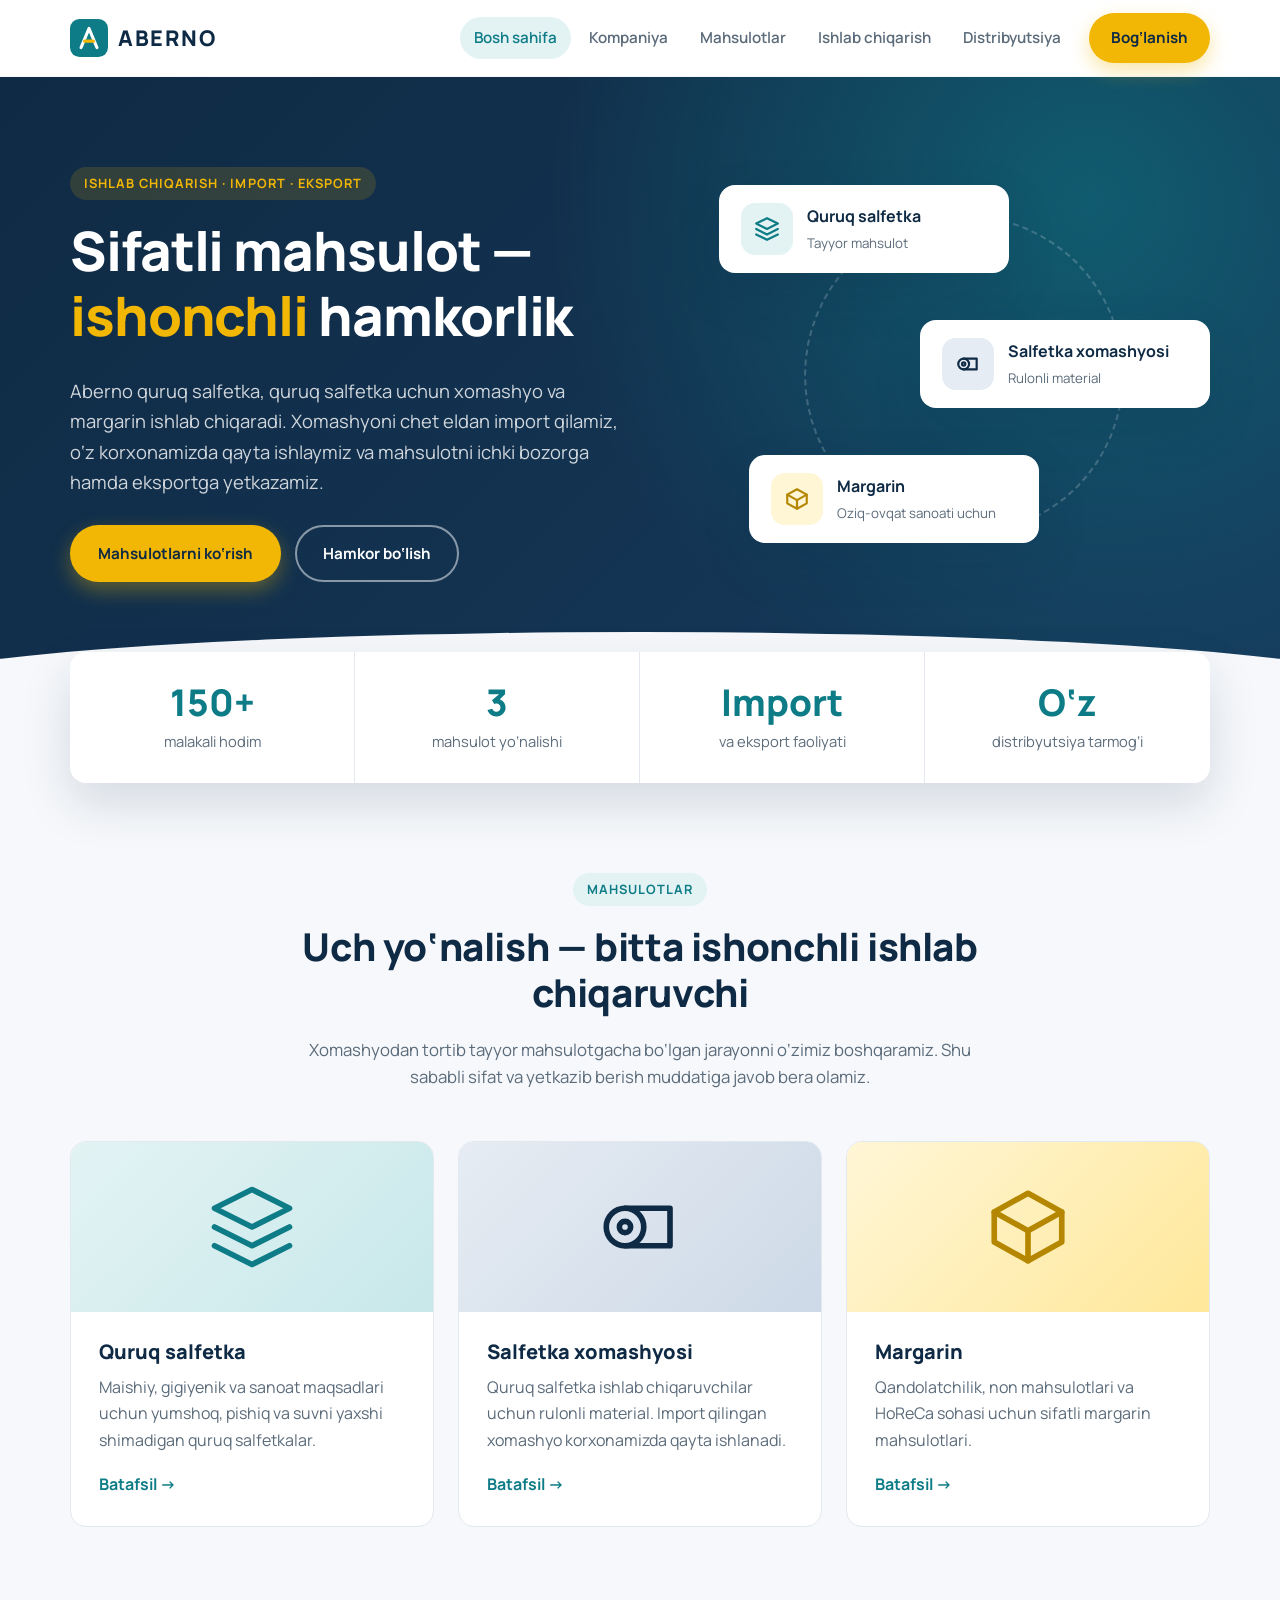
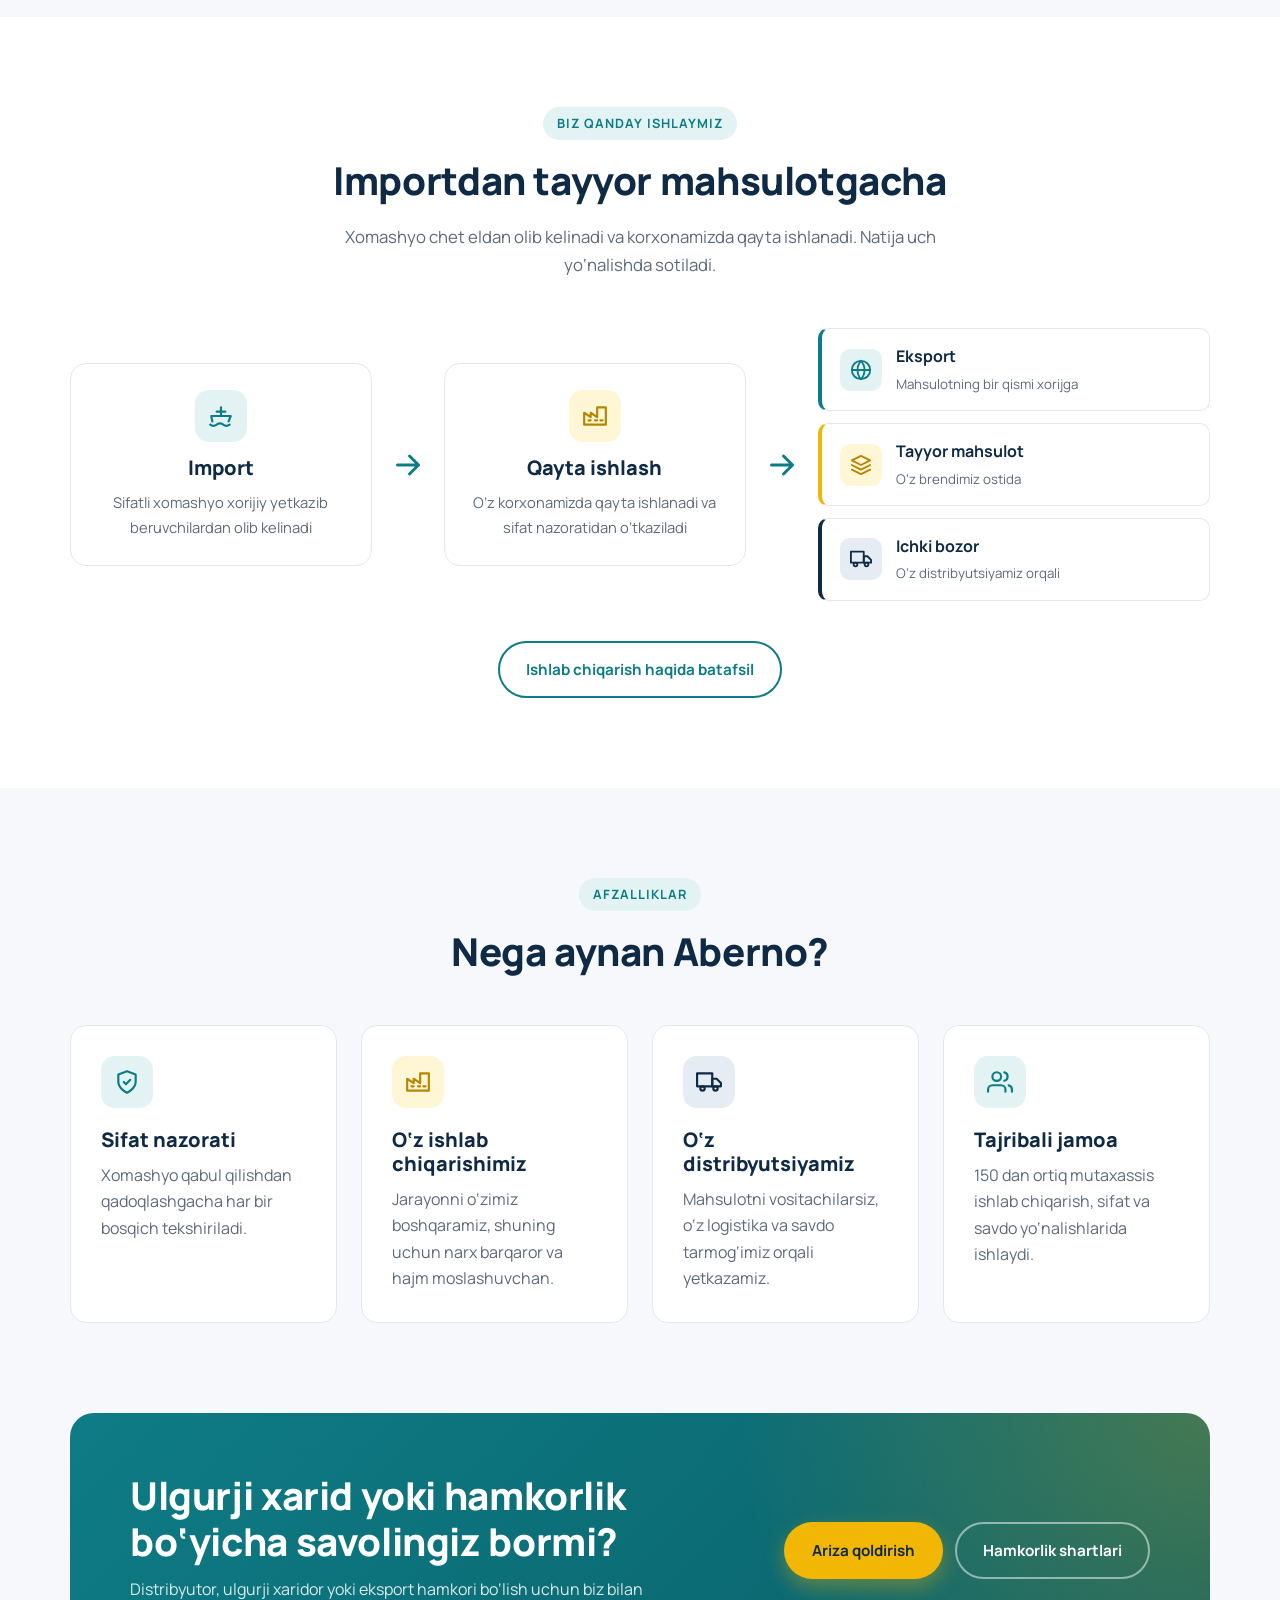
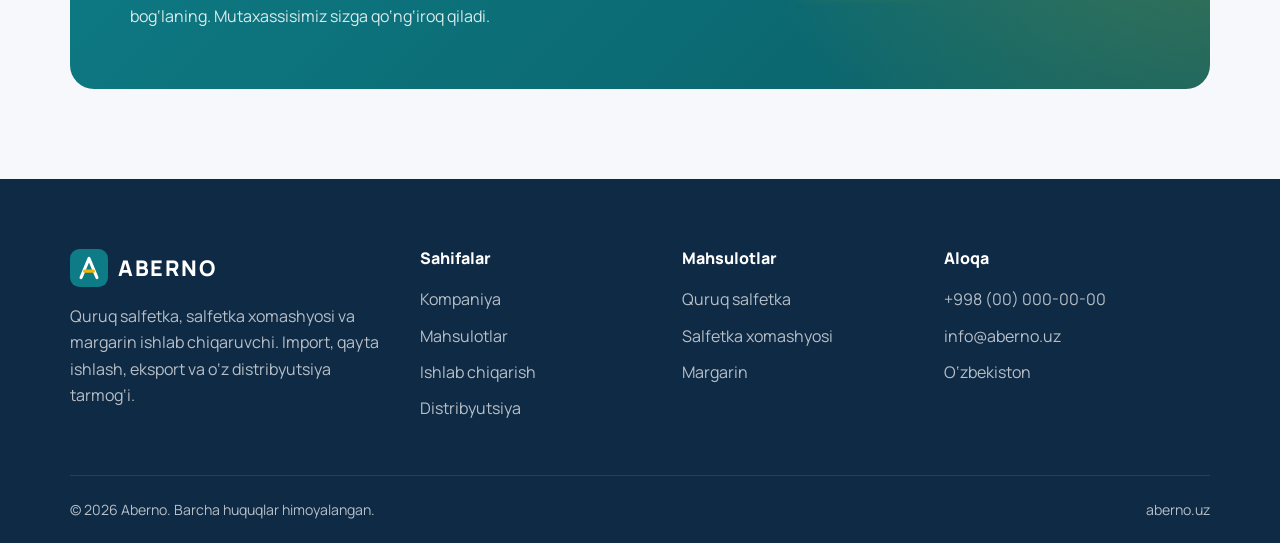
==== index.html @ 9ae6fd82 "Aberno kompaniyasi sayti: 6 ta sahifa, umumiy CSS va JS" ====
<!DOCTYPE html>
<html lang="uz">
<head>
  <meta charset="UTF-8">
  <meta name="viewport" content="width=device-width, initial-scale=1.0">
  <title>Aberno — Quruq salfetka, salfetka xomashyosi va margarin</title>
  <meta name="description" content="Aberno — quruq salfetka, quruq salfetka uchun xomashyo va margarin ishlab chiqaruvchi kompaniya. Import, qayta ishlash, eksport va o‘z distribyutsiya tarmog‘i.">
  <link rel="icon" href="assets/logo.svg" type="image/svg+xml">
  <link rel="preconnect" href="https://fonts.googleapis.com">
  <link rel="preconnect" href="https://fonts.gstatic.com" crossorigin>
  <link href="https://fonts.googleapis.com/css2?family=Manrope:wght@400;500;600;700;800&display=swap" rel="stylesheet">
  <link rel="stylesheet" href="css/style.css">
</head>
<body>

  <header class="header">
    <div class="container header__inner">
      <a href="index.html" class="logo"><img src="assets/logo.svg" alt="" width="38" height="38"><span>ABERNO</span></a>
      <nav class="nav" id="nav" aria-label="Asosiy menyu">
        <a href="index.html" class="nav__link" aria-current="page">Bosh sahifa</a>
        <a href="about.html" class="nav__link">Kompaniya</a>
        <a href="products.html" class="nav__link">Mahsulotlar</a>
        <a href="production.html" class="nav__link">Ishlab chiqarish</a>
        <a href="distribution.html" class="nav__link">Distribyutsiya</a>
        <a href="contact.html" class="btn btn--primary nav__cta">Bog‘lanish</a>
      </nav>
      <button class="burger" aria-label="Menyuni ochish" aria-expanded="false" aria-controls="nav"><span></span><span></span><span></span></button>
    </div>
  </header>

  <main>
    <!-- Hero -->
    <section class="hero">
      <div class="container hero__grid">
        <div>
          <span class="eyebrow">Ishlab chiqarish · Import · Eksport</span>
          <h1>Sifatli mahsulot — <span>ishonchli</span> hamkorlik</h1>
          <p class="hero__lead">Aberno quruq salfetka, quruq salfetka uchun xomashyo va margarin ishlab chiqaradi. Xomashyoni chet eldan import qilamiz, o‘z korxonamizda qayta ishlaymiz va mahsulotni ichki bozorga hamda eksportga yetkazamiz.</p>
          <div class="hero__actions">
            <a href="products.html" class="btn btn--primary">Mahsulotlarni ko‘rish</a>
            <a href="contact.html" class="btn btn--ghost">Hamkor bo‘lish</a>
          </div>
        </div>
        <div class="hero__visual" aria-hidden="true">
          <div class="hero__circle"></div>
          <div class="float-card">
            <div class="icon-box"><svg viewBox="0 0 24 24" fill="none" stroke="currentColor" stroke-width="2" stroke-linecap="round" stroke-linejoin="round"><path d="M12 2 2 7l10 5 10-5-10-5Z"/><path d="m2 17 10 5 10-5"/><path d="m2 12 10 5 10-5"/></svg></div>
            <div><strong>Quruq salfetka</strong><small>Tayyor mahsulot</small></div>
          </div>
          <div class="float-card">
            <div class="icon-box icon-box--navy"><svg viewBox="0 0 24 24" fill="none" stroke="currentColor" stroke-width="2" stroke-linecap="round" stroke-linejoin="round"><circle cx="8" cy="12" r="5"/><circle cx="8" cy="12" r="1.5"/><path d="M8 7h12v10H8"/></svg></div>
            <div><strong>Salfetka xomashyosi</strong><small>Rulonli material</small></div>
          </div>
          <div class="float-card">
            <div class="icon-box icon-box--accent"><svg viewBox="0 0 24 24" fill="none" stroke="currentColor" stroke-width="2" stroke-linecap="round" stroke-linejoin="round"><path d="M21 8 12 3 3 8v8l9 5 9-5V8Z"/><path d="m3 8 9 5 9-5"/><path d="M12 13v8"/></svg></div>
            <div><strong>Margarin</strong><small>Oziq-ovqat sanoati uchun</small></div>
          </div>
        </div>
      </div>
    </section>

    <!-- Statistika -->
    <div class="container">
      <div class="stats reveal">
        <div class="stat"><div class="stat__num" data-count="150" data-suffix="+">150+</div><div class="stat__label">malakali hodim</div></div>
        <div class="stat"><div class="stat__num" data-count="3">3</div><div class="stat__label">mahsulot yo‘nalishi</div></div>
        <div class="stat"><div class="stat__num">Import</div><div class="stat__label">va eksport faoliyati</div></div>
        <div class="stat"><div class="stat__num">O‘z</div><div class="stat__label">distribyutsiya tarmog‘i</div></div>
      </div>
    </div>

    <!-- Mahsulotlar -->
    <section class="section">
      <div class="container">
        <div class="section__head reveal">
          <span class="eyebrow eyebrow--dark">Mahsulotlar</span>
          <h2>Uch yo‘nalish — bitta ishonchli ishlab chiqaruvchi</h2>
          <p>Xomashyodan tortib tayyor mahsulotgacha bo‘lgan jarayonni o‘zimiz boshqaramiz. Shu sababli sifat va yetkazib berish muddatiga javob bera olamiz.</p>
        </div>
        <div class="grid grid--3">
          <article class="card product-card reveal">
            <div class="product-card__top bg-teal"><svg viewBox="0 0 24 24" fill="none" stroke="currentColor" stroke-width="1.5" stroke-linecap="round" stroke-linejoin="round" aria-hidden="true"><path d="M12 2 2 7l10 5 10-5-10-5Z"/><path d="m2 17 10 5 10-5"/><path d="m2 12 10 5 10-5"/></svg></div>
            <div class="product-card__body">
              <h3>Quruq salfetka</h3>
              <p>Maishiy, gigiyenik va sanoat maqsadlari uchun yumshoq, pishiq va suvni yaxshi shimadigan quruq salfetkalar.</p>
              <a href="products.html#salfetka" class="card__link">Batafsil →</a>
            </div>
          </article>
          <article class="card product-card reveal">
            <div class="product-card__top bg-navy"><svg viewBox="0 0 24 24" fill="none" stroke="currentColor" stroke-width="1.5" stroke-linecap="round" stroke-linejoin="round" aria-hidden="true"><circle cx="8" cy="12" r="5"/><circle cx="8" cy="12" r="1.5"/><path d="M8 7h12v10H8"/></svg></div>
            <div class="product-card__body">
              <h3>Salfetka xomashyosi</h3>
              <p>Quruq salfetka ishlab chiqaruvchilar uchun rulonli material. Import qilingan xomashyo korxonamizda qayta ishlanadi.</p>
              <a href="products.html#xomashyo" class="card__link">Batafsil →</a>
            </div>
          </article>
          <article class="card product-card reveal">
            <div class="product-card__top bg-accent"><svg viewBox="0 0 24 24" fill="none" stroke="currentColor" stroke-width="1.5" stroke-linecap="round" stroke-linejoin="round" aria-hidden="true"><path d="M21 8 12 3 3 8v8l9 5 9-5V8Z"/><path d="m3 8 9 5 9-5"/><path d="M12 13v8"/></svg></div>
            <div class="product-card__body">
              <h3>Margarin</h3>
              <p>Qandolatchilik, non mahsulotlari va HoReCa sohasi uchun sifatli margarin mahsulotlari.</p>
              <a href="products.html#margarin" class="card__link">Batafsil →</a>
            </div>
          </article>
        </div>
      </div>
    </section>

    <!-- Ishlab chiqarish zanjiri -->
    <section class="section section--white">
      <div class="container">
        <div class="section__head reveal">
          <span class="eyebrow eyebrow--dark">Biz qanday ishlaymiz</span>
          <h2>Importdan tayyor mahsulotgacha</h2>
          <p>Xomashyo chet eldan olib kelinadi va korxonamizda qayta ishlanadi. Natija uch yo‘nalishda sotiladi.</p>
        </div>
        <div class="flow reveal">
          <div class="flow__step">
            <div class="icon-box"><svg viewBox="0 0 24 24" fill="none" stroke="currentColor" stroke-width="2" stroke-linecap="round" stroke-linejoin="round"><path d="M2 20c2 1.5 4 1.5 6 0s4-1.5 6 0 4 1.5 6 0"/><path d="M4 17 3 12h18l-2 5"/><path d="M12 12V4"/><path d="M8 8h8"/></svg></div>
            <h3>Import</h3>
            <p>Sifatli xomashyo xorijiy yetkazib beruvchilardan olib kelinadi</p>
          </div>
          <div class="flow__arrow" aria-hidden="true"><svg viewBox="0 0 24 24" fill="none" stroke="currentColor" stroke-width="2" stroke-linecap="round" stroke-linejoin="round"><path d="M5 12h14M13 6l6 6-6 6"/></svg></div>
          <div class="flow__step">
            <div class="icon-box icon-box--accent"><svg viewBox="0 0 24 24" fill="none" stroke="currentColor" stroke-width="2" stroke-linecap="round" stroke-linejoin="round"><path d="M2 20V9l6 4V9l6 4V4h8v16Z"/><path d="M6 16h2M12 16h2M17 16h2"/></svg></div>
            <h3>Qayta ishlash</h3>
            <p>O‘z korxonamizda qayta ishlanadi va sifat nazoratidan o‘tkaziladi</p>
          </div>
          <div class="flow__arrow" aria-hidden="true"><svg viewBox="0 0 24 24" fill="none" stroke="currentColor" stroke-width="2" stroke-linecap="round" stroke-linejoin="round"><path d="M5 12h14M13 6l6 6-6 6"/></svg></div>
          <div class="flow__outputs">
            <div class="flow__out">
              <div class="icon-box"><svg viewBox="0 0 24 24" fill="none" stroke="currentColor" stroke-width="2" stroke-linecap="round" stroke-linejoin="round"><circle cx="12" cy="12" r="10"/><path d="M2 12h20"/><path d="M12 2a15 15 0 0 1 0 20 15 15 0 0 1 0-20"/></svg></div>
              <div><strong>Eksport</strong><small>Mahsulotning bir qismi xorijga</small></div>
            </div>
            <div class="flow__out">
              <div class="icon-box icon-box--accent"><svg viewBox="0 0 24 24" fill="none" stroke="currentColor" stroke-width="2" stroke-linecap="round" stroke-linejoin="round"><path d="M12 2 2 7l10 5 10-5-10-5Z"/><path d="m2 17 10 5 10-5"/><path d="m2 12 10 5 10-5"/></svg></div>
              <div><strong>Tayyor mahsulot</strong><small>O‘z brendimiz ostida</small></div>
            </div>
            <div class="flow__out">
              <div class="icon-box icon-box--navy"><svg viewBox="0 0 24 24" fill="none" stroke="currentColor" stroke-width="2" stroke-linecap="round" stroke-linejoin="round"><path d="M1 4h14v12H1z"/><path d="M15 9h4l4 4v3h-8z"/><circle cx="6" cy="18" r="2"/><circle cx="18" cy="18" r="2"/></svg></div>
              <div><strong>Ichki bozor</strong><small>O‘z distribyutsiyamiz orqali</small></div>
            </div>
          </div>
        </div>
        <div style="text-align:center;margin-top:40px">
          <a href="production.html" class="btn btn--outline">Ishlab chiqarish haqida batafsil</a>
        </div>
      </div>
    </section>

    <!-- Afzalliklar -->
    <section class="section">
      <div class="container">
        <div class="section__head reveal">
          <span class="eyebrow eyebrow--dark">Afzalliklar</span>
          <h2>Nega aynan Aberno?</h2>
        </div>
        <div class="grid grid--4">
          <div class="card reveal">
            <div class="icon-box"><svg viewBox="0 0 24 24" fill="none" stroke="currentColor" stroke-width="2" stroke-linecap="round" stroke-linejoin="round"><path d="M12 22s8-4 8-10V5l-8-3-8 3v7c0 6 8 10 8 10Z"/><path d="m9 12 2 2 4-4"/></svg></div>
            <h3>Sifat nazorati</h3>
            <p>Xomashyo qabul qilishdan qadoqlashgacha har bir bosqich tekshiriladi.</p>
          </div>
          <div class="card reveal">
            <div class="icon-box icon-box--accent"><svg viewBox="0 0 24 24" fill="none" stroke="currentColor" stroke-width="2" stroke-linecap="round" stroke-linejoin="round"><path d="M2 20V9l6 4V9l6 4V4h8v16Z"/><path d="M6 16h2M12 16h2M17 16h2"/></svg></div>
            <h3>O‘z ishlab chiqarishimiz</h3>
            <p>Jarayonni o‘zimiz boshqaramiz, shuning uchun narx barqaror va hajm moslashuvchan.</p>
          </div>
          <div class="card reveal">
            <div class="icon-box icon-box--navy"><svg viewBox="0 0 24 24" fill="none" stroke="currentColor" stroke-width="2" stroke-linecap="round" stroke-linejoin="round"><path d="M1 4h14v12H1z"/><path d="M15 9h4l4 4v3h-8z"/><circle cx="6" cy="18" r="2"/><circle cx="18" cy="18" r="2"/></svg></div>
            <h3>O‘z distribyutsiyamiz</h3>
            <p>Mahsulotni vositachilarsiz, o‘z logistika va savdo tarmog‘imiz orqali yetkazamiz.</p>
          </div>
          <div class="card reveal">
            <div class="icon-box"><svg viewBox="0 0 24 24" fill="none" stroke="currentColor" stroke-width="2" stroke-linecap="round" stroke-linejoin="round"><path d="M17 21v-2a4 4 0 0 0-4-4H5a4 4 0 0 0-4 4v2"/><circle cx="9" cy="7" r="4"/><path d="M23 21v-2a4 4 0 0 0-3-3.87"/><path d="M16 3.13a4 4 0 0 1 0 7.75"/></svg></div>
            <h3>Tajribali jamoa</h3>
            <p>150 dan ortiq mutaxassis ishlab chiqarish, sifat va savdo yo‘nalishlarida ishlaydi.</p>
          </div>
        </div>
      </div>
    </section>

    <!-- CTA -->
    <section class="container">
      <div class="cta reveal">
        <div>
          <h2>Ulgurji xarid yoki hamkorlik bo‘yicha savolingiz bormi?</h2>
          <p>Distribyutor, ulgurji xaridor yoki eksport hamkori bo‘lish uchun biz bilan bog‘laning. Mutaxassisimiz sizga qo‘ng‘iroq qiladi.</p>
        </div>
        <div class="cta__actions">
          <a href="contact.html" class="btn btn--primary">Ariza qoldirish</a>
          <a href="distribution.html" class="btn btn--ghost">Hamkorlik shartlari</a>
        </div>
      </div>
    </section>
  </main>

  <footer class="footer">
    <div class="container">
      <div class="footer__grid">
        <div>
          <a href="index.html" class="logo"><img src="assets/logo.svg" alt="" width="38" height="38"><span>ABERNO</span></a>
          <p>Quruq salfetka, salfetka xomashyosi va margarin ishlab chiqaruvchi. Import, qayta ishlash, eksport va o‘z distribyutsiya tarmog‘i.</p>
        </div>
        <div>
          <h4>Sahifalar</h4>
          <ul>
            <li><a href="about.html">Kompaniya</a></li>
            <li><a href="products.html">Mahsulotlar</a></li>
            <li><a href="production.html">Ishlab chiqarish</a></li>
            <li><a href="distribution.html">Distribyutsiya</a></li>
          </ul>
        </div>
        <div>
          <h4>Mahsulotlar</h4>
          <ul>
            <li><a href="products.html#salfetka">Quruq salfetka</a></li>
            <li><a href="products.html#xomashyo">Salfetka xomashyosi</a></li>
            <li><a href="products.html#margarin">Margarin</a></li>
          </ul>
        </div>
        <div>
          <h4>Aloqa</h4>
          <ul>
            <li><a href="tel:+998000000000">+998 (00) 000-00-00</a></li>
            <li><a href="mailto:info@aberno.uz">info@aberno.uz</a></li>
            <li>O‘zbekiston</li>
          </ul>
        </div>
      </div>
      <div class="footer__bottom">
        <span>© <span data-year>2026</span> Aberno. Barcha huquqlar himoyalangan.</span>
        <span>aberno.uz</span>
      </div>
    </div>
  </footer>

  <script src="js/main.js"></script>
</body>
</html>
---- css/style.css ----
/* =========================================================
   ABERNO — umumiy uslublar
   ========================================================= */

:root {
  --navy: #0f2a44;
  --navy-2: #163a5c;
  --teal: #0e7c86;
  --teal-light: #e3f3f4;
  --accent: #f2b705;
  --accent-light: #fff6d6;
  --bg: #f6f8fb;
  --surface: #ffffff;
  --text: #1b2733;
  --muted: #5b6b7a;
  --border: #e3e8ee;
  --radius: 16px;
  --radius-sm: 10px;
  --shadow: 0 10px 30px rgba(15, 42, 68, 0.08);
  --shadow-lg: 0 20px 50px rgba(15, 42, 68, 0.14);
  --container: 1180px;
  --header-h: 76px;
  --font: "Manrope", system-ui, -apple-system, "Segoe UI", Roboto, sans-serif;
}

*,
*::before,
*::after { box-sizing: border-box; }

html { scroll-behavior: smooth; scroll-padding-top: calc(var(--header-h) + 16px); }

body {
  margin: 0;
  font-family: var(--font);
  font-size: 16px;
  line-height: 1.65;
  color: var(--text);
  background: var(--bg);
  -webkit-font-smoothing: antialiased;
}

img, svg { max-width: 100%; display: block; }
a { color: inherit; text-decoration: none; }
h1, h2, h3, h4 { margin: 0 0 .5em; line-height: 1.2; color: var(--navy); font-weight: 800; }
h1 { font-size: clamp(2rem, 4.6vw, 3.4rem); letter-spacing: -.02em; }
h2 { font-size: clamp(1.6rem, 3vw, 2.4rem); letter-spacing: -.01em; }
h3 { font-size: 1.25rem; }
p { margin: 0 0 1em; }

.container { width: 100%; max-width: var(--container); margin: 0 auto; padding: 0 20px; }

/* ---------- Tugmalar ---------- */
.btn {
  display: inline-flex; align-items: center; justify-content: center; gap: 8px;
  padding: 14px 26px; border-radius: 999px; border: 2px solid transparent;
  font: inherit; font-weight: 700; font-size: .95rem; cursor: pointer;
  transition: transform .2s, background .2s, color .2s, box-shadow .2s, border-color .2s;
}
.btn:hover { transform: translateY(-2px); }
.btn--primary { background: var(--accent); color: var(--navy); box-shadow: 0 8px 20px rgba(242, 183, 5, .35); }
.btn--primary:hover { background: #ffc81f; }
.btn--teal { background: var(--teal); color: #fff; }
.btn--teal:hover { background: #0b6a73; }
.btn--ghost { border-color: rgba(255, 255, 255, .5); color: #fff; }
.btn--ghost:hover { background: rgba(255, 255, 255, .1); border-color: #fff; }
.btn--outline { border-color: var(--teal); color: var(--teal); }
.btn--outline:hover { background: var(--teal); color: #fff; }

/* ---------- Header ---------- */
.header {
  position: sticky; top: 0; z-index: 100;
  border-bottom: 1px solid transparent; transition: box-shadow .3s, border-color .3s;
}
/* Blur alohida qatlamda: header'ning o'zida backdrop-filter bo'lsa, mobil menyu (position: fixed) header ichiga qamalib qoladi */
.header::before {
  content: ""; position: absolute; inset: 0; z-index: -1;
  background: rgba(255, 255, 255, .92); backdrop-filter: blur(10px);
}
.header.is-scrolled { box-shadow: 0 4px 20px rgba(15, 42, 68, .08); border-color: var(--border); }
.header__inner { display: flex; align-items: center; justify-content: space-between; height: var(--header-h); }

.logo { display: flex; align-items: center; gap: 10px; font-weight: 800; font-size: 1.35rem; letter-spacing: .08em; color: var(--navy); }
.logo img { width: 38px; height: 38px; }

.nav { display: flex; align-items: center; gap: 4px; }
.nav__link { padding: 8px 14px; border-radius: 999px; font-weight: 600; font-size: .95rem; color: var(--muted); transition: color .2s, background .2s; }
.nav__link:hover { color: var(--navy); background: var(--bg); }
.nav__link[aria-current="page"] { color: var(--teal); background: var(--teal-light); }
.nav__cta { margin-left: 10px; padding: 10px 20px; }

.burger { display: none; width: 44px; height: 44px; border: 0; background: transparent; cursor: pointer; padding: 10px; }
.burger span { display: block; height: 2px; background: var(--navy); margin: 5px 0; border-radius: 2px; transition: transform .3s, opacity .3s; }
.burger[aria-expanded="true"] span:nth-child(1) { transform: translateY(7px) rotate(45deg); }
.burger[aria-expanded="true"] span:nth-child(2) { opacity: 0; }
.burger[aria-expanded="true"] span:nth-child(3) { transform: translateY(-7px) rotate(-45deg); }

/* ---------- Hero (bosh sahifa) ---------- */
.hero {
  position: relative; overflow: hidden; color: #fff;
  background: radial-gradient(circle at 85% 20%, rgba(14, 124, 134, .55), transparent 45%),
              linear-gradient(135deg, var(--navy) 0%, var(--navy-2) 100%);
  padding: 90px 0 110px;
}
.hero::after {
  content: ""; position: absolute; inset: auto -10% -60px -10%; height: 120px;
  background: var(--bg); border-radius: 50% 50% 0 0;
}
.hero__grid { display: grid; grid-template-columns: 1.1fr .9fr; gap: 48px; align-items: center; position: relative; z-index: 1; }
.hero h1 { color: #fff; }
.hero h1 span { color: var(--accent); }
.hero__lead { font-size: 1.15rem; color: rgba(255, 255, 255, .8); max-width: 560px; }
.hero__actions { display: flex; flex-wrap: wrap; gap: 14px; margin-top: 28px; }
.eyebrow {
  display: inline-block; padding: 6px 14px; border-radius: 999px; margin-bottom: 18px;
  font-size: .8rem; font-weight: 700; letter-spacing: .08em; text-transform: uppercase;
  background: rgba(242, 183, 5, .15); color: var(--accent);
}
.eyebrow--dark { background: var(--teal-light); color: var(--teal); }

.hero__visual { position: relative; min-height: 400px; }
.float-card {
  position: absolute; display: flex; align-items: center; gap: 14px;
  background: #fff; color: var(--text); border-radius: var(--radius); padding: 18px 22px;
  box-shadow: var(--shadow-lg); width: 290px; animation: float 6s ease-in-out infinite;
}
.float-card strong { display: block; color: var(--navy); }
.float-card small { color: var(--muted); }
.float-card:nth-of-type(2) { top: 10px; left: 0; }
.float-card:nth-of-type(3) { top: 145px; right: 0; animation-delay: -2s; }
.float-card:nth-of-type(4) { top: 280px; left: 30px; animation-delay: -4s; }
.hero__circle {
  position: absolute; width: 320px; height: 320px; border-radius: 50%;
  top: 40px; left: 50%; transform: translateX(-50%);
  border: 2px dashed rgba(255, 255, 255, .2);
}
@keyframes float { 0%, 100% { transform: translateY(0); } 50% { transform: translateY(-10px); } }

.icon-box {
  flex: none; display: grid; place-items: center; width: 52px; height: 52px;
  border-radius: 14px; background: var(--teal-light); color: var(--teal);
}
.icon-box--accent { background: var(--accent-light); color: #b58700; }
.icon-box--navy { background: #e6ecf3; color: var(--navy); }
.icon-box svg { width: 26px; height: 26px; }

/* ---------- Ichki sahifa sarlavhasi ---------- */
.page-hero {
  color: #fff; padding: 70px 0 60px;
  background: radial-gradient(circle at 90% 10%, rgba(14, 124, 134, .6), transparent 50%),
              linear-gradient(135deg, var(--navy), var(--navy-2));
}
.page-hero h1 { color: #fff; font-size: clamp(1.9rem, 4vw, 3rem); }
.page-hero p { color: rgba(255, 255, 255, .8); max-width: 640px; font-size: 1.1rem; margin: 0; }
.breadcrumb { display: flex; gap: 8px; font-size: .9rem; color: rgba(255, 255, 255, .6); margin-bottom: 14px; }
.breadcrumb a:hover { color: var(--accent); }

/* ---------- Bo'limlar ---------- */
.section { padding: 90px 0; }
.section--white { background: var(--surface); }
.section__head { max-width: 680px; margin: 0 auto 50px; text-align: center; }
.section__head p { color: var(--muted); font-size: 1.05rem; }
.section__head--left { margin-left: 0; text-align: left; }

.grid { display: grid; gap: 24px; }
.grid--2 { grid-template-columns: repeat(2, 1fr); }
.grid--3 { grid-template-columns: repeat(3, 1fr); }
.grid--4 { grid-template-columns: repeat(4, 1fr); }

.card {
  background: var(--surface); border: 1px solid var(--border); border-radius: var(--radius);
  padding: 30px; transition: transform .25s, box-shadow .25s, border-color .25s;
}
.card:hover { transform: translateY(-6px); box-shadow: var(--shadow); border-color: transparent; }
.card .icon-box { margin-bottom: 20px; }
.card p { color: var(--muted); margin: 0; }
.card__link { display: inline-flex; align-items: center; gap: 6px; margin-top: 18px; font-weight: 700; color: var(--teal); }
.card__link:hover { gap: 10px; }
.card__link, .card__link:hover { transition: gap .2s; }

/* Mahsulot kartasi */
.product-card { padding: 0; overflow: hidden; display: flex; flex-direction: column; }
.product-card__top { height: 170px; display: grid; place-items: center; }
.product-card__top svg { width: 90px; height: 90px; }
.product-card__body { padding: 28px; flex: 1; display: flex; flex-direction: column; }
.product-card__body .card__link { margin-top: auto; padding-top: 18px; }
.bg-teal { background: linear-gradient(135deg, #e3f3f4, #c8e8ea); color: var(--teal); }
.bg-accent { background: linear-gradient(135deg, #fff6d6, #ffe89a); color: #b58700; }
.bg-navy { background: linear-gradient(135deg, #e6ecf3, #cdd9e7); color: var(--navy); }

/* ---------- Statistika ---------- */
.stats {
  position: relative; z-index: 2; margin-top: -40px;
  display: grid; grid-template-columns: repeat(4, 1fr);
  background: var(--surface); border-radius: var(--radius); box-shadow: var(--shadow-lg);
}
.stat { padding: 30px 24px; text-align: center; border-right: 1px solid var(--border); }
.stat:last-child { border-right: 0; }
.stat__num { font-size: 2.3rem; font-weight: 800; color: var(--teal); line-height: 1.1; }
.stat__label { color: var(--muted); font-size: .92rem; margin-top: 6px; }

/* ---------- Ishlab chiqarish zanjiri ---------- */
.flow { display: grid; grid-template-columns: 1fr auto 1fr auto 1.3fr; align-items: center; gap: 18px; }
.flow__step {
  background: var(--surface); border: 1px solid var(--border); border-radius: var(--radius);
  padding: 26px; text-align: center;
}
.flow__step .icon-box { margin: 0 auto 14px; }
.flow__step p { color: var(--muted); font-size: .92rem; margin: 0; }
.flow__arrow { color: var(--teal); }
.flow__arrow svg { width: 36px; height: 36px; }
.flow__outputs { display: grid; gap: 12px; }
.flow__out {
  display: flex; align-items: center; gap: 14px; background: var(--surface);
  border: 1px solid var(--border); border-left: 4px solid var(--teal);
  border-radius: var(--radius-sm); padding: 14px 18px;
}
.flow__out:nth-child(2) { border-left-color: var(--accent); }
.flow__out:nth-child(3) { border-left-color: var(--navy); }
.flow__out strong { display: block; color: var(--navy); }
.flow__out small { color: var(--muted); }
.flow__out .icon-box { width: 42px; height: 42px; border-radius: 10px; }
.flow__out .icon-box svg { width: 22px; height: 22px; }

/* ---------- Ikki ustunli blok ---------- */
.split { display: grid; grid-template-columns: 1fr 1fr; gap: 60px; align-items: center; }
.split--reverse .split__media { order: 2; }
.split__media {
  border-radius: var(--radius); min-height: 360px; display: grid; place-items: center;
  position: relative; overflow: hidden;
}
.split__media svg.big-icon { width: 140px; height: 140px; }
.split__media .tag {
  position: absolute; bottom: 20px; left: 20px; background: #fff; border-radius: 999px;
  padding: 8px 16px; font-weight: 700; font-size: .85rem; color: var(--navy); box-shadow: var(--shadow);
}

.check-list { list-style: none; padding: 0; margin: 20px 0 0; display: grid; gap: 12px; }
.check-list li { display: flex; gap: 12px; align-items: flex-start; }
.check-list li::before {
  content: ""; flex: none; width: 22px; height: 22px; margin-top: 2px; border-radius: 50%;
  background: var(--teal-light) url("data:image/svg+xml,%3Csvg xmlns='http://www.w3.org/2000/svg' viewBox='0 0 24 24' fill='none' stroke='%230e7c86' stroke-width='3' stroke-linecap='round' stroke-linejoin='round'%3E%3Cpath d='M20 6 9 17l-5-5'/%3E%3C/svg%3E") center / 13px no-repeat;
}

.chips { display: flex; flex-wrap: wrap; gap: 8px; margin-top: 20px; }
.chip { padding: 6px 14px; border-radius: 999px; background: var(--bg); border: 1px solid var(--border); font-size: .85rem; font-weight: 600; color: var(--navy); }

/* ---------- Qadamlar ---------- */
.steps { counter-reset: step; display: grid; gap: 20px; grid-template-columns: repeat(4, 1fr); }
.step { position: relative; padding: 30px 26px; background: var(--surface); border-radius: var(--radius); border: 1px solid var(--border); }
.step::before {
  counter-increment: step; content: "0" counter(step);
  display: block; font-size: 2.2rem; font-weight: 800; color: var(--teal); opacity: .25; margin-bottom: 10px;
}
.step p { color: var(--muted); margin: 0; font-size: .95rem; }

/* ---------- Timeline (ishlab chiqarish) ---------- */
.timeline { position: relative; max-width: 820px; margin: 0 auto; }
.timeline::before { content: ""; position: absolute; left: 25px; top: 0; bottom: 0; width: 2px; background: var(--border); }
.tl-item { position: relative; padding-left: 80px; margin-bottom: 40px; }
.tl-item:last-child { margin-bottom: 0; }
.tl-item .icon-box { position: absolute; left: 0; top: 0; background: var(--teal); color: #fff; box-shadow: 0 0 0 6px var(--bg); }
.tl-item p { color: var(--muted); margin: 0; }

/* ---------- CTA ---------- */
.cta {
  border-radius: 24px; padding: 60px; color: #fff; display: flex; align-items: center; justify-content: space-between; gap: 30px;
  background: radial-gradient(circle at 100% 0%, rgba(242, 183, 5, .25), transparent 40%),
              linear-gradient(135deg, var(--teal), #0a5f67);
}
.cta h2 { color: #fff; margin-bottom: .3em; }
.cta p { color: rgba(255, 255, 255, .85); margin: 0; max-width: 560px; }
.cta__actions { display: flex; gap: 12px; flex-wrap: wrap; flex: none; }

/* ---------- Kontakt ---------- */
.contact-grid { display: grid; grid-template-columns: .9fr 1.1fr; gap: 40px; align-items: start; }
.contact-info { display: grid; gap: 16px; }
.contact-item { display: flex; gap: 16px; align-items: flex-start; padding: 22px; background: var(--surface); border: 1px solid var(--border); border-radius: var(--radius); }
.contact-item strong { display: block; color: var(--navy); }
.contact-item span, .contact-item a { color: var(--muted); }
.contact-item a:hover { color: var(--teal); }

.form { background: var(--surface); border-radius: var(--radius); padding: 36px; box-shadow: var(--shadow); }
.form__row { display: grid; grid-template-columns: 1fr 1fr; gap: 16px; }
.field { display: flex; flex-direction: column; gap: 6px; margin-bottom: 16px; }
.field label { font-weight: 700; font-size: .9rem; color: var(--navy); }
.field input, .field select, .field textarea {
  font: inherit; padding: 13px 16px; border-radius: var(--radius-sm); border: 1.5px solid var(--border);
  background: var(--bg); color: var(--text); transition: border-color .2s, background .2s;
}
.field input:focus, .field select:focus, .field textarea:focus { outline: none; border-color: var(--teal); background: #fff; }
.field textarea { resize: vertical; min-height: 130px; }
.field.is-invalid input, .field.is-invalid select, .field.is-invalid textarea { border-color: #d64545; }
.field__error { color: #d64545; font-size: .82rem; min-height: 1em; }
.form__note { margin-top: 16px; padding: 14px 18px; border-radius: var(--radius-sm); background: var(--teal-light); color: var(--teal); font-weight: 600; display: none; }
.form__note.is-visible { display: block; }

.map-box {
  margin-top: 16px; border-radius: var(--radius); min-height: 220px; display: grid; place-items: center; text-align: center;
  background: repeating-linear-gradient(45deg, #eef2f6, #eef2f6 12px, #e6ecf1 12px, #e6ecf1 24px);
  color: var(--muted); border: 1px solid var(--border); padding: 20px;
}

/* ---------- Footer ---------- */
.footer { background: var(--navy); color: rgba(255, 255, 255, .7); padding: 70px 0 0; margin-top: 90px; }
.footer__grid { display: grid; grid-template-columns: 1.4fr 1fr 1fr 1.2fr; gap: 40px; }
.footer .logo { color: #fff; margin-bottom: 16px; }
.footer h4 { color: #fff; font-size: 1rem; margin-bottom: 18px; }
.footer ul { list-style: none; padding: 0; margin: 0; display: grid; gap: 10px; }
.footer a:hover { color: var(--accent); }
.footer__bottom { margin-top: 50px; padding: 22px 0; border-top: 1px solid rgba(255, 255, 255, .1); display: flex; justify-content: space-between; gap: 16px; flex-wrap: wrap; font-size: .88rem; }

/* ---------- Animatsiya ---------- */
.reveal { opacity: 0; transform: translateY(30px); transition: opacity .7s ease, transform .7s ease; }
.reveal.is-visible { opacity: 1; transform: none; }

@media (prefers-reduced-motion: reduce) {
  html { scroll-behavior: auto; }
  .reveal { opacity: 1; transform: none; transition: none; }
  .float-card { animation: none; }
}

/* ---------- Moslashuvchanlik ---------- */
@media (max-width: 1024px) {
  .grid--4, .steps { grid-template-columns: repeat(2, 1fr); }
  .flow { grid-template-columns: 1fr; }
  .flow__arrow { transform: rotate(90deg); justify-self: center; }
  .footer__grid { grid-template-columns: 1fr 1fr; }
}

@media (max-width: 900px) {
  .burger { display: block; }
  .nav {
    position: fixed; top: var(--header-h); left: 0; right: 0; bottom: 0;
    flex-direction: column; align-items: stretch; gap: 4px; padding: 20px;
    background: #fff; overflow-y: auto;
    opacity: 0; visibility: hidden; transform: translateY(-12px);
    transition: opacity .25s ease, transform .25s ease, visibility .25s;
  }
  .nav.is-open { opacity: 1; visibility: visible; transform: none; }
  .nav__link { padding: 14px 16px; font-size: 1.05rem; border-radius: var(--radius-sm); }
  .nav__cta { margin: 10px 0 0; }
  body.nav-open { overflow: hidden; }

  .hero { padding: 60px 0 100px; }
  .hero__grid, .split, .contact-grid { grid-template-columns: 1fr; gap: 40px; }
  .split--reverse .split__media { order: 0; }
  .hero__visual { min-height: auto; display: grid; gap: 14px; }
  .hero__circle { display: none; }
  .float-card { position: static; width: 100%; animation: none; }
  .grid--3 { grid-template-columns: 1fr 1fr; }
  .stats { grid-template-columns: 1fr 1fr; }
  .stat:nth-child(2) { border-right: 0; }
  .stat:nth-child(-n+2) { border-bottom: 1px solid var(--border); }
  .cta { flex-direction: column; align-items: flex-start; padding: 40px 28px; }
  .section { padding: 64px 0; }
}

@media (max-width: 600px) {
  .container { padding: 0 16px; }
  .grid--2, .grid--3, .grid--4, .steps, .form__row, .footer__grid { grid-template-columns: 1fr; }
  .stat__num { font-size: 1.8rem; }
  .stat { padding: 22px 12px; }
  .form { padding: 24px; }
  .split__media { min-height: 240px; }
  .hero__actions .btn, .cta__actions .btn { flex: 1 1 100%; }
}
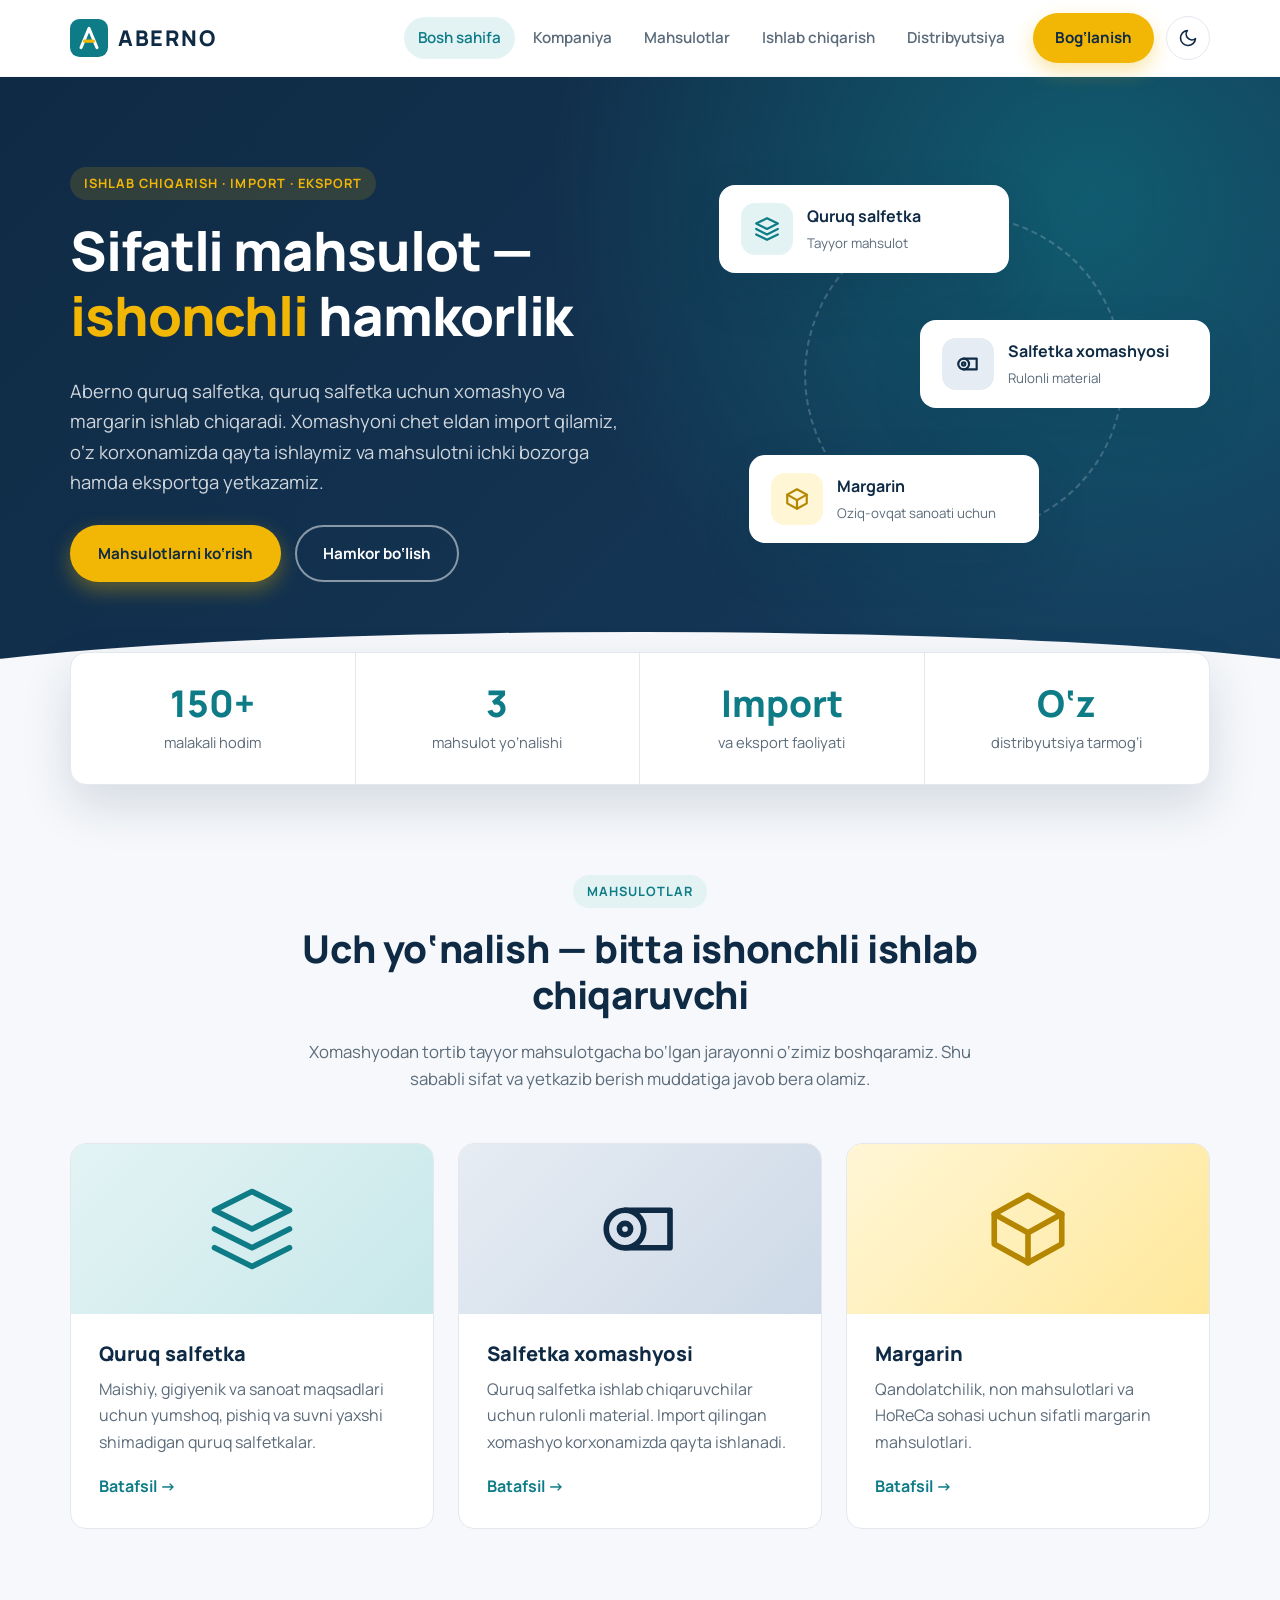
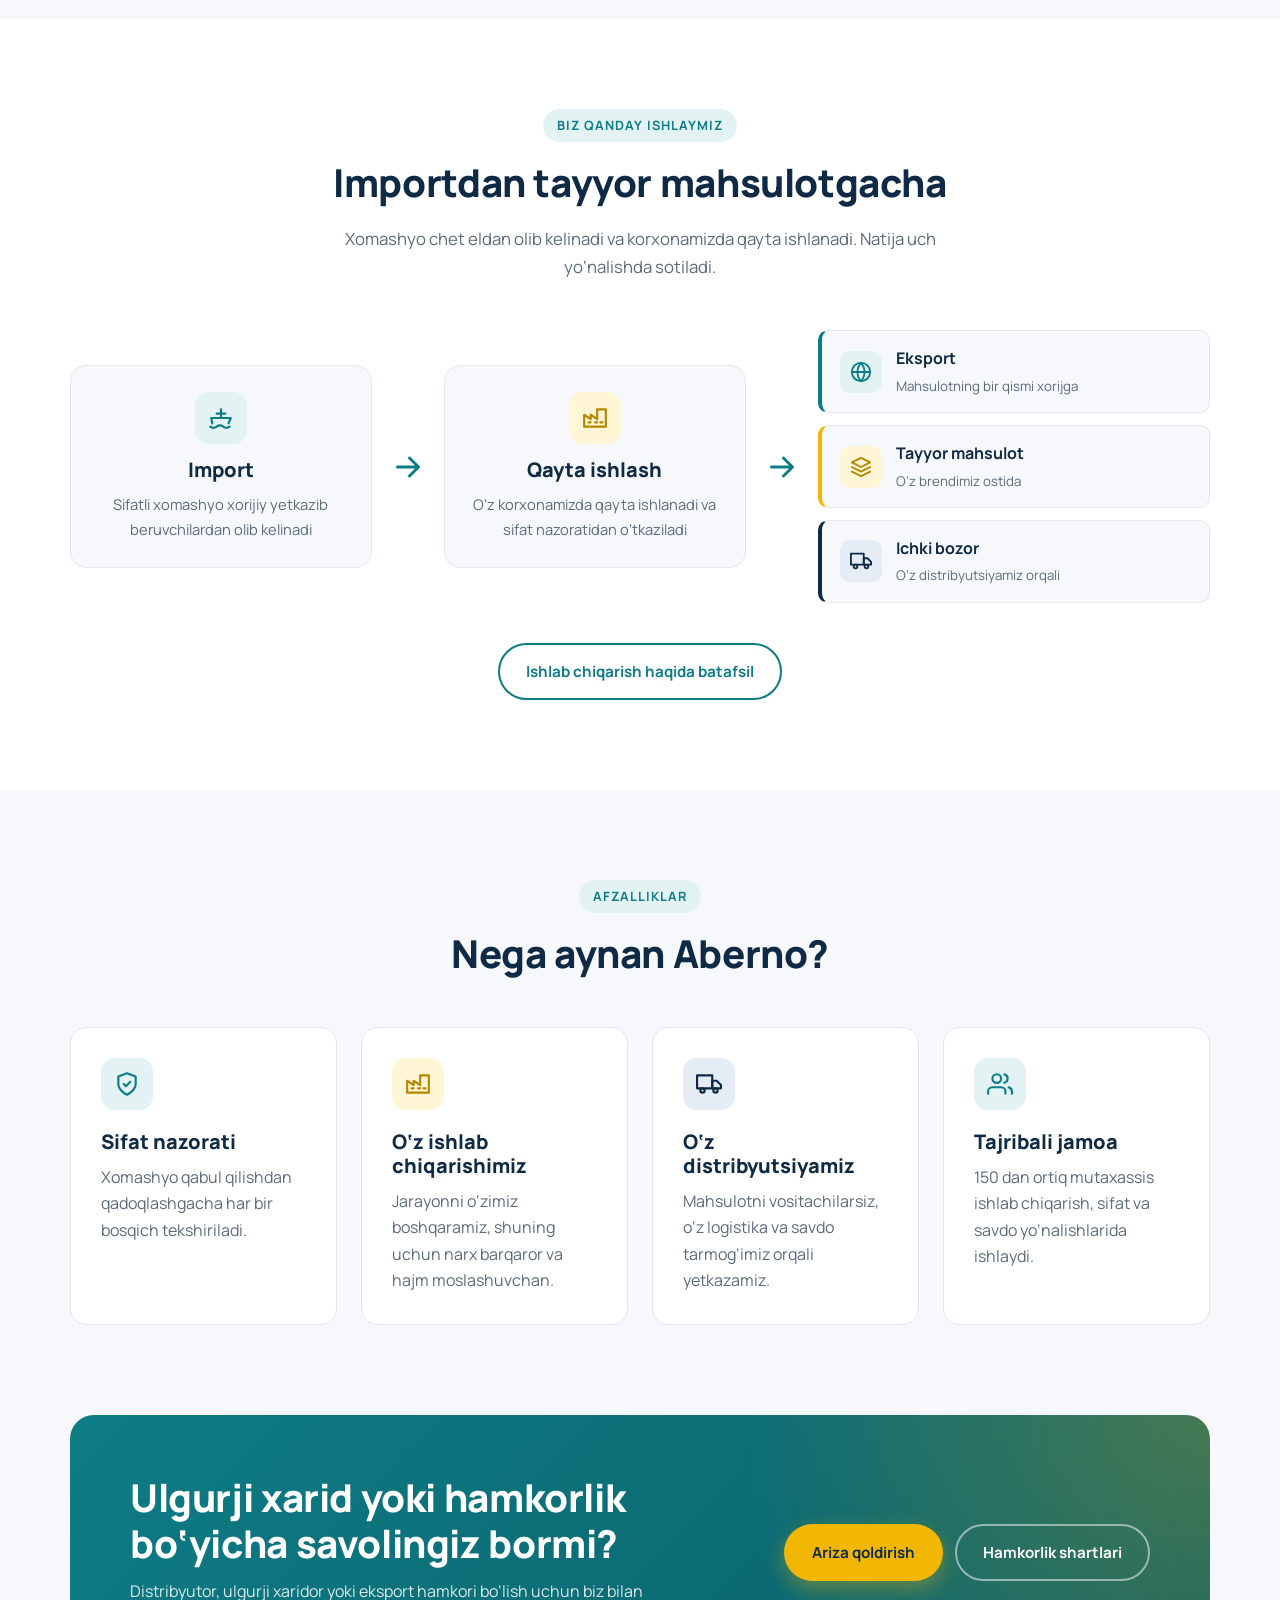
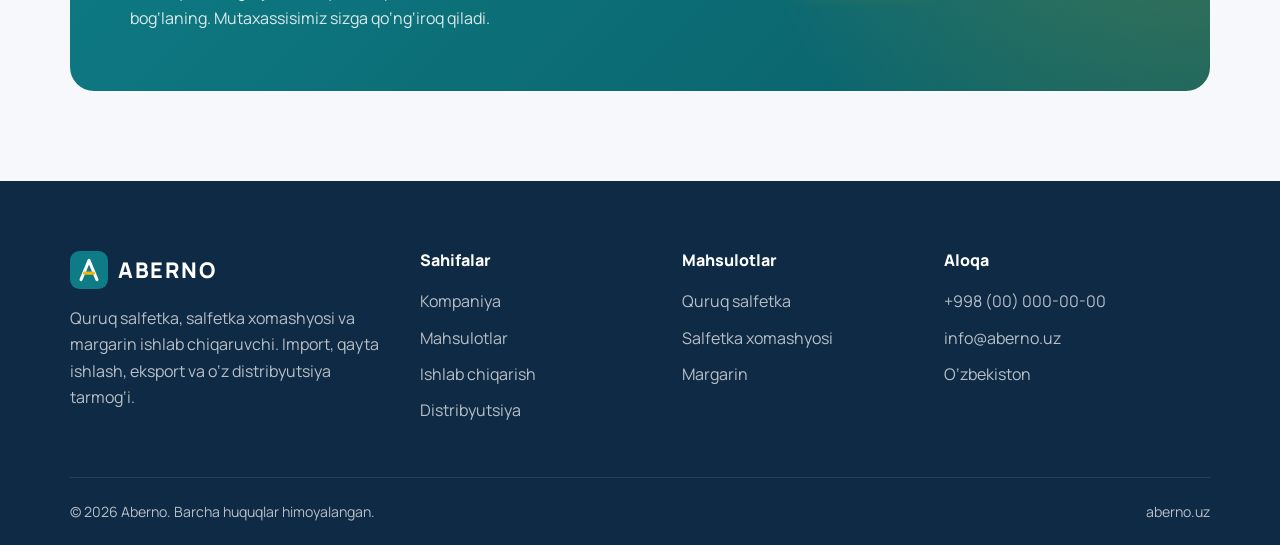
==== commit 50dc9ec5: "Yorug' va qorong'u rejim almashtirgich tugmasi qo'shildi" ====
--- a/index.html
+++ b/index.html
@@ -10,6 +10,7 @@
   <link rel="preconnect" href="https://fonts.gstatic.com" crossorigin>
   <link href="https://fonts.googleapis.com/css2?family=Manrope:wght@400;500;600;700;800&display=swap" rel="stylesheet">
   <link rel="stylesheet" href="css/style.css">
+  <script>try { var t = localStorage.getItem("theme"); if (t === "light" || t === "dark") document.documentElement.dataset.theme = t; } catch (e) {}</script>
 </head>
 <body>
 
@@ -24,7 +25,13 @@
         <a href="distribution.html" class="nav__link">Distribyutsiya</a>
         <a href="contact.html" class="btn btn--primary nav__cta">Bog‘lanish</a>
       </nav>
-      <button class="burger" aria-label="Menyuni ochish" aria-expanded="false" aria-controls="nav"><span></span><span></span><span></span></button>
+      <div class="header__actions">
+        <button type="button" class="theme-toggle" aria-label="Qorong‘u rejimga o‘tish" aria-pressed="false">
+          <svg class="icon-moon" viewBox="0 0 24 24" fill="none" stroke="currentColor" stroke-width="2" stroke-linecap="round" stroke-linejoin="round" aria-hidden="true"><path d="M21 12.8A9 9 0 1 1 11.2 3a7 7 0 0 0 9.8 9.8Z"/></svg>
+          <svg class="icon-sun" viewBox="0 0 24 24" fill="none" stroke="currentColor" stroke-width="2" stroke-linecap="round" stroke-linejoin="round" aria-hidden="true"><circle cx="12" cy="12" r="4"/><path d="M12 2v2M12 20v2M4.9 4.9l1.4 1.4M17.7 17.7l1.4 1.4M2 12h2M20 12h2M4.9 19.1l1.4-1.4M17.7 6.3l1.4-1.4"/></svg>
+        </button>
+        <button class="burger" aria-label="Menyuni ochish" aria-expanded="false" aria-controls="nav"><span></span><span></span><span></span></button>
+      </div>
     </div>
   </header>
 
--- a/css/style.css
+++ b/css/style.css
@@ -3,24 +3,123 @@
    ========================================================= */
 
 :root {
+  color-scheme: light;
+
+  /* Brend ranglari — ikkala rejimda ham bir xil */
   --navy: #0f2a44;
   --navy-2: #163a5c;
-  --teal: #0e7c86;
-  --teal-light: #e3f3f4;
+  --brand-teal: #0e7c86;
   --accent: #f2b705;
-  --accent-light: #fff6d6;
+
+  /* Rejimga qarab o'zgaradigan ranglar */
   --bg: #f6f8fb;
   --surface: #ffffff;
   --text: #1b2733;
+  --heading: #0f2a44;
   --muted: #5b6b7a;
   --border: #e3e8ee;
+  --link: #0e7c86;
+  --teal-soft: #e3f3f4;
+  --accent-soft: #fff6d6;
+  --accent-ink: #b58700;
+  --navy-soft: #e6ecf3;
+  --navy-ink: #0f2a44;
+  --grad-teal: linear-gradient(135deg, #e3f3f4, #c8e8ea);
+  --grad-accent: linear-gradient(135deg, #fff6d6, #ffe89a);
+  --grad-navy: linear-gradient(135deg, #e6ecf3, #cdd9e7);
+  --header-bg: rgba(255, 255, 255, .92);
+  --menu-bg: #ffffff;
+  --input-bg: #f6f8fb;
+  --input-focus-bg: #ffffff;
+  --hero-from: #0f2a44;
+  --hero-to: #163a5c;
+  --footer-bg: #0f2a44;
+  --map-a: #eef2f6;
+  --map-b: #e6ecf1;
+  --danger: #d64545;
+  --check-img: url("data:image/svg+xml,%3Csvg xmlns='http://www.w3.org/2000/svg' viewBox='0 0 24 24' fill='none' stroke='%230e7c86' stroke-width='3' stroke-linecap='round' stroke-linejoin='round'%3E%3Cpath d='M20 6 9 17l-5-5'/%3E%3C/svg%3E");
+  --shadow: 0 10px 30px rgba(15, 42, 68, 0.08);
+  --shadow-lg: 0 20px 50px rgba(15, 42, 68, 0.14);
+  --icon-sun: none;
+  --icon-moon: block;
+
   --radius: 16px;
   --radius-sm: 10px;
-  --shadow: 0 10px 30px rgba(15, 42, 68, 0.08);
-  --shadow-lg: 0 20px 50px rgba(15, 42, 68, 0.14);
   --container: 1180px;
   --header-h: 76px;
   --font: "Manrope", system-ui, -apple-system, "Segoe UI", Roboto, sans-serif;
+}
+
+/* Qorong'u rejim: foydalanuvchi tanlamagan bo'lsa tizim sozlamasiga ergashadi */
+@media (prefers-color-scheme: dark) {
+  :root:not([data-theme="light"]) {
+    color-scheme: dark;
+    --bg: #0b1520;
+    --surface: #121f2c;
+    --text: #d6e0ea;
+    --heading: #f1f5f9;
+    --muted: #93a4b5;
+    --border: #22344a;
+    --link: #4fc8d1;
+    --teal-soft: rgba(79, 200, 209, .12);
+    --accent-soft: rgba(242, 183, 5, .14);
+    --accent-ink: #f2c94c;
+    --navy-soft: rgba(148, 178, 212, .14);
+    --navy-ink: #bcd0e6;
+    --grad-teal: linear-gradient(135deg, #133c43, #0e2d33);
+    --grad-accent: linear-gradient(135deg, #3a300c, #2a2208);
+    --grad-navy: linear-gradient(135deg, #1b2f45, #132335);
+    --header-bg: rgba(11, 21, 32, .88);
+    --menu-bg: #0f1b27;
+    --input-bg: #0e1a26;
+    --input-focus-bg: #0b1520;
+    --hero-from: #0a1a2b;
+    --hero-to: #10263d;
+    --footer-bg: #07101a;
+    --map-a: #132131;
+    --map-b: #0f1b28;
+    --danger: #ff7b7b;
+    --check-img: url("data:image/svg+xml,%3Csvg xmlns='http://www.w3.org/2000/svg' viewBox='0 0 24 24' fill='none' stroke='%234fc8d1' stroke-width='3' stroke-linecap='round' stroke-linejoin='round'%3E%3Cpath d='M20 6 9 17l-5-5'/%3E%3C/svg%3E");
+    --shadow: 0 10px 30px rgba(0, 0, 0, .35);
+    --shadow-lg: 0 20px 50px rgba(0, 0, 0, .45);
+    --icon-sun: block;
+    --icon-moon: none;
+  }
+}
+
+/* Qorong'u rejim: foydalanuvchi tugma orqali tanlagan */
+:root[data-theme="dark"] {
+  color-scheme: dark;
+  --bg: #0b1520;
+  --surface: #121f2c;
+  --text: #d6e0ea;
+  --heading: #f1f5f9;
+  --muted: #93a4b5;
+  --border: #22344a;
+  --link: #4fc8d1;
+  --teal-soft: rgba(79, 200, 209, .12);
+  --accent-soft: rgba(242, 183, 5, .14);
+  --accent-ink: #f2c94c;
+  --navy-soft: rgba(148, 178, 212, .14);
+  --navy-ink: #bcd0e6;
+  --grad-teal: linear-gradient(135deg, #133c43, #0e2d33);
+  --grad-accent: linear-gradient(135deg, #3a300c, #2a2208);
+  --grad-navy: linear-gradient(135deg, #1b2f45, #132335);
+  --header-bg: rgba(11, 21, 32, .88);
+  --menu-bg: #0f1b27;
+  --input-bg: #0e1a26;
+  --input-focus-bg: #0b1520;
+  --hero-from: #0a1a2b;
+  --hero-to: #10263d;
+  --footer-bg: #07101a;
+  --map-a: #132131;
+  --map-b: #0f1b28;
+  --danger: #ff7b7b;
+  --check-img: url("data:image/svg+xml,%3Csvg xmlns='http://www.w3.org/2000/svg' viewBox='0 0 24 24' fill='none' stroke='%234fc8d1' stroke-width='3' stroke-linecap='round' stroke-linejoin='round'%3E%3Cpath d='M20 6 9 17l-5-5'/%3E%3C/svg%3E");
+  --shadow: 0 10px 30px rgba(0, 0, 0, .35);
+  --shadow-lg: 0 20px 50px rgba(0, 0, 0, .45);
+  --icon-sun: block;
+  --icon-moon: none;
 }
 
 *,
@@ -37,11 +136,12 @@
   color: var(--text);
   background: var(--bg);
   -webkit-font-smoothing: antialiased;
+  transition: background-color .3s, color .3s;
 }
 
 img, svg { max-width: 100%; display: block; }
 a { color: inherit; text-decoration: none; }
-h1, h2, h3, h4 { margin: 0 0 .5em; line-height: 1.2; color: var(--navy); font-weight: 800; }
+h1, h2, h3, h4 { margin: 0 0 .5em; line-height: 1.2; color: var(--heading); font-weight: 800; }
 h1 { font-size: clamp(2rem, 4.6vw, 3.4rem); letter-spacing: -.02em; }
 h2 { font-size: clamp(1.6rem, 3vw, 2.4rem); letter-spacing: -.01em; }
 h3 { font-size: 1.25rem; }
@@ -59,12 +159,12 @@
 .btn:hover { transform: translateY(-2px); }
 .btn--primary { background: var(--accent); color: var(--navy); box-shadow: 0 8px 20px rgba(242, 183, 5, .35); }
 .btn--primary:hover { background: #ffc81f; }
-.btn--teal { background: var(--teal); color: #fff; }
+.btn--teal { background: var(--brand-teal); color: #fff; }
 .btn--teal:hover { background: #0b6a73; }
 .btn--ghost { border-color: rgba(255, 255, 255, .5); color: #fff; }
 .btn--ghost:hover { background: rgba(255, 255, 255, .1); border-color: #fff; }
-.btn--outline { border-color: var(--teal); color: var(--teal); }
-.btn--outline:hover { background: var(--teal); color: #fff; }
+.btn--outline { border-color: var(--link); color: var(--link); }
+.btn--outline:hover { background: var(--brand-teal); border-color: var(--brand-teal); color: #fff; }
 
 /* ---------- Header ---------- */
 .header {
@@ -74,22 +174,34 @@
 /* Blur alohida qatlamda: header'ning o'zida backdrop-filter bo'lsa, mobil menyu (position: fixed) header ichiga qamalib qoladi */
 .header::before {
   content: ""; position: absolute; inset: 0; z-index: -1;
-  background: rgba(255, 255, 255, .92); backdrop-filter: blur(10px);
+  background: var(--header-bg); backdrop-filter: blur(10px); transition: background-color .3s;
 }
 .header.is-scrolled { box-shadow: 0 4px 20px rgba(15, 42, 68, .08); border-color: var(--border); }
-.header__inner { display: flex; align-items: center; justify-content: space-between; height: var(--header-h); }
-
-.logo { display: flex; align-items: center; gap: 10px; font-weight: 800; font-size: 1.35rem; letter-spacing: .08em; color: var(--navy); }
+.header__inner { display: flex; align-items: center; justify-content: space-between; gap: 12px; height: var(--header-h); }
+.header__actions { display: flex; align-items: center; gap: 6px; }
+
+.logo { display: flex; align-items: center; gap: 10px; font-weight: 800; font-size: 1.35rem; letter-spacing: .08em; color: var(--heading); }
 .logo img { width: 38px; height: 38px; }
 
-.nav { display: flex; align-items: center; gap: 4px; }
+.nav { display: flex; align-items: center; gap: 4px; margin-left: auto; }
 .nav__link { padding: 8px 14px; border-radius: 999px; font-weight: 600; font-size: .95rem; color: var(--muted); transition: color .2s, background .2s; }
-.nav__link:hover { color: var(--navy); background: var(--bg); }
-.nav__link[aria-current="page"] { color: var(--teal); background: var(--teal-light); }
+.nav__link:hover { color: var(--heading); background: var(--bg); }
+.nav__link[aria-current="page"] { color: var(--link); background: var(--teal-soft); }
 .nav__cta { margin-left: 10px; padding: 10px 20px; }
 
+.theme-toggle {
+  display: grid; place-items: center; width: 44px; height: 44px; padding: 0;
+  border-radius: 50%; border: 1px solid var(--border); background: var(--surface);
+  color: var(--heading); cursor: pointer; transition: background .2s, border-color .2s, transform .2s;
+}
+.theme-toggle:hover { border-color: var(--link); color: var(--link); }
+.theme-toggle:focus-visible { outline: 2px solid var(--link); outline-offset: 2px; }
+.theme-toggle svg { width: 20px; height: 20px; }
+.theme-toggle .icon-sun { display: var(--icon-sun); }
+.theme-toggle .icon-moon { display: var(--icon-moon); }
+
 .burger { display: none; width: 44px; height: 44px; border: 0; background: transparent; cursor: pointer; padding: 10px; }
-.burger span { display: block; height: 2px; background: var(--navy); margin: 5px 0; border-radius: 2px; transition: transform .3s, opacity .3s; }
+.burger span { display: block; height: 2px; background: var(--heading); margin: 5px 0; border-radius: 2px; transition: transform .3s, opacity .3s; }
 .burger[aria-expanded="true"] span:nth-child(1) { transform: translateY(7px) rotate(45deg); }
 .burger[aria-expanded="true"] span:nth-child(2) { opacity: 0; }
 .burger[aria-expanded="true"] span:nth-child(3) { transform: translateY(-7px) rotate(-45deg); }
@@ -98,12 +210,12 @@
 .hero {
   position: relative; overflow: hidden; color: #fff;
   background: radial-gradient(circle at 85% 20%, rgba(14, 124, 134, .55), transparent 45%),
-              linear-gradient(135deg, var(--navy) 0%, var(--navy-2) 100%);
+              linear-gradient(135deg, var(--hero-from) 0%, var(--hero-to) 100%);
   padding: 90px 0 110px;
 }
 .hero::after {
   content: ""; position: absolute; inset: auto -10% -60px -10%; height: 120px;
-  background: var(--bg); border-radius: 50% 50% 0 0;
+  background: var(--bg); border-radius: 50% 50% 0 0; transition: background-color .3s;
 }
 .hero__grid { display: grid; grid-template-columns: 1.1fr .9fr; gap: 48px; align-items: center; position: relative; z-index: 1; }
 .hero h1 { color: #fff; }
@@ -115,15 +227,15 @@
   font-size: .8rem; font-weight: 700; letter-spacing: .08em; text-transform: uppercase;
   background: rgba(242, 183, 5, .15); color: var(--accent);
 }
-.eyebrow--dark { background: var(--teal-light); color: var(--teal); }
+.eyebrow--dark { background: var(--teal-soft); color: var(--link); }
 
 .hero__visual { position: relative; min-height: 400px; }
 .float-card {
   position: absolute; display: flex; align-items: center; gap: 14px;
-  background: #fff; color: var(--text); border-radius: var(--radius); padding: 18px 22px;
+  background: var(--surface); color: var(--text); border-radius: var(--radius); padding: 18px 22px;
   box-shadow: var(--shadow-lg); width: 290px; animation: float 6s ease-in-out infinite;
 }
-.float-card strong { display: block; color: var(--navy); }
+.float-card strong { display: block; color: var(--heading); }
 .float-card small { color: var(--muted); }
 .float-card:nth-of-type(2) { top: 10px; left: 0; }
 .float-card:nth-of-type(3) { top: 145px; right: 0; animation-delay: -2s; }
@@ -137,17 +249,17 @@
 
 .icon-box {
   flex: none; display: grid; place-items: center; width: 52px; height: 52px;
-  border-radius: 14px; background: var(--teal-light); color: var(--teal);
-}
-.icon-box--accent { background: var(--accent-light); color: #b58700; }
-.icon-box--navy { background: #e6ecf3; color: var(--navy); }
+  border-radius: 14px; background: var(--teal-soft); color: var(--link);
+}
+.icon-box--accent { background: var(--accent-soft); color: var(--accent-ink); }
+.icon-box--navy { background: var(--navy-soft); color: var(--navy-ink); }
 .icon-box svg { width: 26px; height: 26px; }
 
 /* ---------- Ichki sahifa sarlavhasi ---------- */
 .page-hero {
   color: #fff; padding: 70px 0 60px;
   background: radial-gradient(circle at 90% 10%, rgba(14, 124, 134, .6), transparent 50%),
-              linear-gradient(135deg, var(--navy), var(--navy-2));
+              linear-gradient(135deg, var(--hero-from), var(--hero-to));
 }
 .page-hero h1 { color: #fff; font-size: clamp(1.9rem, 4vw, 3rem); }
 .page-hero p { color: rgba(255, 255, 255, .8); max-width: 640px; font-size: 1.1rem; margin: 0; }
@@ -170,10 +282,11 @@
   background: var(--surface); border: 1px solid var(--border); border-radius: var(--radius);
   padding: 30px; transition: transform .25s, box-shadow .25s, border-color .25s;
 }
+.section--white .card { background: var(--bg); }
 .card:hover { transform: translateY(-6px); box-shadow: var(--shadow); border-color: transparent; }
 .card .icon-box { margin-bottom: 20px; }
 .card p { color: var(--muted); margin: 0; }
-.card__link { display: inline-flex; align-items: center; gap: 6px; margin-top: 18px; font-weight: 700; color: var(--teal); }
+.card__link { display: inline-flex; align-items: center; gap: 6px; margin-top: 18px; font-weight: 700; color: var(--link); }
 .card__link:hover { gap: 10px; }
 .card__link, .card__link:hover { transition: gap .2s; }
 
@@ -183,40 +296,40 @@
 .product-card__top svg { width: 90px; height: 90px; }
 .product-card__body { padding: 28px; flex: 1; display: flex; flex-direction: column; }
 .product-card__body .card__link { margin-top: auto; padding-top: 18px; }
-.bg-teal { background: linear-gradient(135deg, #e3f3f4, #c8e8ea); color: var(--teal); }
-.bg-accent { background: linear-gradient(135deg, #fff6d6, #ffe89a); color: #b58700; }
-.bg-navy { background: linear-gradient(135deg, #e6ecf3, #cdd9e7); color: var(--navy); }
+.bg-teal { background: var(--grad-teal); color: var(--link); }
+.bg-accent { background: var(--grad-accent); color: var(--accent-ink); }
+.bg-navy { background: var(--grad-navy); color: var(--navy-ink); }
 
 /* ---------- Statistika ---------- */
 .stats {
   position: relative; z-index: 2; margin-top: -40px;
   display: grid; grid-template-columns: repeat(4, 1fr);
-  background: var(--surface); border-radius: var(--radius); box-shadow: var(--shadow-lg);
+  background: var(--surface); border: 1px solid var(--border); border-radius: var(--radius); box-shadow: var(--shadow-lg);
 }
 .stat { padding: 30px 24px; text-align: center; border-right: 1px solid var(--border); }
 .stat:last-child { border-right: 0; }
-.stat__num { font-size: 2.3rem; font-weight: 800; color: var(--teal); line-height: 1.1; }
+.stat__num { font-size: 2.3rem; font-weight: 800; color: var(--link); line-height: 1.1; }
 .stat__label { color: var(--muted); font-size: .92rem; margin-top: 6px; }
 
 /* ---------- Ishlab chiqarish zanjiri ---------- */
 .flow { display: grid; grid-template-columns: 1fr auto 1fr auto 1.3fr; align-items: center; gap: 18px; }
 .flow__step {
-  background: var(--surface); border: 1px solid var(--border); border-radius: var(--radius);
+  background: var(--bg); border: 1px solid var(--border); border-radius: var(--radius);
   padding: 26px; text-align: center;
 }
 .flow__step .icon-box { margin: 0 auto 14px; }
 .flow__step p { color: var(--muted); font-size: .92rem; margin: 0; }
-.flow__arrow { color: var(--teal); }
+.flow__arrow { color: var(--link); }
 .flow__arrow svg { width: 36px; height: 36px; }
 .flow__outputs { display: grid; gap: 12px; }
 .flow__out {
-  display: flex; align-items: center; gap: 14px; background: var(--surface);
-  border: 1px solid var(--border); border-left: 4px solid var(--teal);
+  display: flex; align-items: center; gap: 14px; background: var(--bg);
+  border: 1px solid var(--border); border-left: 4px solid var(--link);
   border-radius: var(--radius-sm); padding: 14px 18px;
 }
 .flow__out:nth-child(2) { border-left-color: var(--accent); }
-.flow__out:nth-child(3) { border-left-color: var(--navy); }
-.flow__out strong { display: block; color: var(--navy); }
+.flow__out:nth-child(3) { border-left-color: var(--navy-ink); }
+.flow__out strong { display: block; color: var(--heading); }
 .flow__out small { color: var(--muted); }
 .flow__out .icon-box { width: 42px; height: 42px; border-radius: 10px; }
 .flow__out .icon-box svg { width: 22px; height: 22px; }
@@ -230,26 +343,26 @@
 }
 .split__media svg.big-icon { width: 140px; height: 140px; }
 .split__media .tag {
-  position: absolute; bottom: 20px; left: 20px; background: #fff; border-radius: 999px;
-  padding: 8px 16px; font-weight: 700; font-size: .85rem; color: var(--navy); box-shadow: var(--shadow);
+  position: absolute; bottom: 20px; left: 20px; background: var(--surface); border-radius: 999px;
+  padding: 8px 16px; font-weight: 700; font-size: .85rem; color: var(--heading); box-shadow: var(--shadow);
 }
 
 .check-list { list-style: none; padding: 0; margin: 20px 0 0; display: grid; gap: 12px; }
 .check-list li { display: flex; gap: 12px; align-items: flex-start; }
 .check-list li::before {
   content: ""; flex: none; width: 22px; height: 22px; margin-top: 2px; border-radius: 50%;
-  background: var(--teal-light) url("data:image/svg+xml,%3Csvg xmlns='http://www.w3.org/2000/svg' viewBox='0 0 24 24' fill='none' stroke='%230e7c86' stroke-width='3' stroke-linecap='round' stroke-linejoin='round'%3E%3Cpath d='M20 6 9 17l-5-5'/%3E%3C/svg%3E") center / 13px no-repeat;
+  background: var(--teal-soft) var(--check-img) center / 13px no-repeat;
 }
 
 .chips { display: flex; flex-wrap: wrap; gap: 8px; margin-top: 20px; }
-.chip { padding: 6px 14px; border-radius: 999px; background: var(--bg); border: 1px solid var(--border); font-size: .85rem; font-weight: 600; color: var(--navy); }
+.chip { padding: 6px 14px; border-radius: 999px; background: var(--bg); border: 1px solid var(--border); font-size: .85rem; font-weight: 600; color: var(--heading); }
 
 /* ---------- Qadamlar ---------- */
 .steps { counter-reset: step; display: grid; gap: 20px; grid-template-columns: repeat(4, 1fr); }
-.step { position: relative; padding: 30px 26px; background: var(--surface); border-radius: var(--radius); border: 1px solid var(--border); }
+.step { position: relative; padding: 30px 26px; background: var(--bg); border-radius: var(--radius); border: 1px solid var(--border); }
 .step::before {
   counter-increment: step; content: "0" counter(step);
-  display: block; font-size: 2.2rem; font-weight: 800; color: var(--teal); opacity: .25; margin-bottom: 10px;
+  display: block; font-size: 2.2rem; font-weight: 800; color: var(--link); opacity: .3; margin-bottom: 10px;
 }
 .step p { color: var(--muted); margin: 0; font-size: .95rem; }
 
@@ -258,14 +371,14 @@
 .timeline::before { content: ""; position: absolute; left: 25px; top: 0; bottom: 0; width: 2px; background: var(--border); }
 .tl-item { position: relative; padding-left: 80px; margin-bottom: 40px; }
 .tl-item:last-child { margin-bottom: 0; }
-.tl-item .icon-box { position: absolute; left: 0; top: 0; background: var(--teal); color: #fff; box-shadow: 0 0 0 6px var(--bg); }
+.tl-item .icon-box { position: absolute; left: 0; top: 0; background: var(--brand-teal); color: #fff; box-shadow: 0 0 0 6px var(--bg); }
 .tl-item p { color: var(--muted); margin: 0; }
 
 /* ---------- CTA ---------- */
 .cta {
   border-radius: 24px; padding: 60px; color: #fff; display: flex; align-items: center; justify-content: space-between; gap: 30px;
   background: radial-gradient(circle at 100% 0%, rgba(242, 183, 5, .25), transparent 40%),
-              linear-gradient(135deg, var(--teal), #0a5f67);
+              linear-gradient(135deg, var(--brand-teal), #0a5f67);
 }
 .cta h2 { color: #fff; margin-bottom: .3em; }
 .cta p { color: rgba(255, 255, 255, .85); margin: 0; max-width: 560px; }
@@ -275,33 +388,34 @@
 .contact-grid { display: grid; grid-template-columns: .9fr 1.1fr; gap: 40px; align-items: start; }
 .contact-info { display: grid; gap: 16px; }
 .contact-item { display: flex; gap: 16px; align-items: flex-start; padding: 22px; background: var(--surface); border: 1px solid var(--border); border-radius: var(--radius); }
-.contact-item strong { display: block; color: var(--navy); }
+.contact-item strong { display: block; color: var(--heading); }
 .contact-item span, .contact-item a { color: var(--muted); }
-.contact-item a:hover { color: var(--teal); }
-
-.form { background: var(--surface); border-radius: var(--radius); padding: 36px; box-shadow: var(--shadow); }
+.contact-item a:hover { color: var(--link); }
+
+.form { background: var(--surface); border: 1px solid var(--border); border-radius: var(--radius); padding: 36px; box-shadow: var(--shadow); }
 .form__row { display: grid; grid-template-columns: 1fr 1fr; gap: 16px; }
 .field { display: flex; flex-direction: column; gap: 6px; margin-bottom: 16px; }
-.field label { font-weight: 700; font-size: .9rem; color: var(--navy); }
+.field label { font-weight: 700; font-size: .9rem; color: var(--heading); }
 .field input, .field select, .field textarea {
   font: inherit; padding: 13px 16px; border-radius: var(--radius-sm); border: 1.5px solid var(--border);
-  background: var(--bg); color: var(--text); transition: border-color .2s, background .2s;
-}
-.field input:focus, .field select:focus, .field textarea:focus { outline: none; border-color: var(--teal); background: #fff; }
+  background: var(--input-bg); color: var(--text); transition: border-color .2s, background .2s;
+}
+.field input::placeholder, .field textarea::placeholder { color: var(--muted); opacity: .8; }
+.field input:focus, .field select:focus, .field textarea:focus { outline: none; border-color: var(--link); background: var(--input-focus-bg); }
 .field textarea { resize: vertical; min-height: 130px; }
-.field.is-invalid input, .field.is-invalid select, .field.is-invalid textarea { border-color: #d64545; }
-.field__error { color: #d64545; font-size: .82rem; min-height: 1em; }
-.form__note { margin-top: 16px; padding: 14px 18px; border-radius: var(--radius-sm); background: var(--teal-light); color: var(--teal); font-weight: 600; display: none; }
+.field.is-invalid input, .field.is-invalid select, .field.is-invalid textarea { border-color: var(--danger); }
+.field__error { color: var(--danger); font-size: .82rem; min-height: 1em; }
+.form__note { margin-top: 16px; padding: 14px 18px; border-radius: var(--radius-sm); background: var(--teal-soft); color: var(--link); font-weight: 600; display: none; }
 .form__note.is-visible { display: block; }
 
 .map-box {
   margin-top: 16px; border-radius: var(--radius); min-height: 220px; display: grid; place-items: center; text-align: center;
-  background: repeating-linear-gradient(45deg, #eef2f6, #eef2f6 12px, #e6ecf1 12px, #e6ecf1 24px);
+  background: repeating-linear-gradient(45deg, var(--map-a), var(--map-a) 12px, var(--map-b) 12px, var(--map-b) 24px);
   color: var(--muted); border: 1px solid var(--border); padding: 20px;
 }
 
 /* ---------- Footer ---------- */
-.footer { background: var(--navy); color: rgba(255, 255, 255, .7); padding: 70px 0 0; margin-top: 90px; }
+.footer { background: var(--footer-bg); color: rgba(255, 255, 255, .7); padding: 70px 0 0; margin-top: 90px; }
 .footer__grid { display: grid; grid-template-columns: 1.4fr 1fr 1fr 1.2fr; gap: 40px; }
 .footer .logo { color: #fff; margin-bottom: 16px; }
 .footer h4 { color: #fff; font-size: 1rem; margin-bottom: 18px; }
@@ -315,6 +429,7 @@
 
 @media (prefers-reduced-motion: reduce) {
   html { scroll-behavior: auto; }
+  body, .header::before, .hero::after { transition: none; }
   .reveal { opacity: 1; transform: none; transition: none; }
   .float-card { animation: none; }
 }
@@ -331,8 +446,8 @@
   .burger { display: block; }
   .nav {
     position: fixed; top: var(--header-h); left: 0; right: 0; bottom: 0;
-    flex-direction: column; align-items: stretch; gap: 4px; padding: 20px;
-    background: #fff; overflow-y: auto;
+    flex-direction: column; align-items: stretch; gap: 4px; padding: 20px; margin: 0;
+    background: var(--menu-bg); overflow-y: auto;
     opacity: 0; visibility: hidden; transform: translateY(-12px);
     transition: opacity .25s ease, transform .25s ease, visibility .25s;
   }
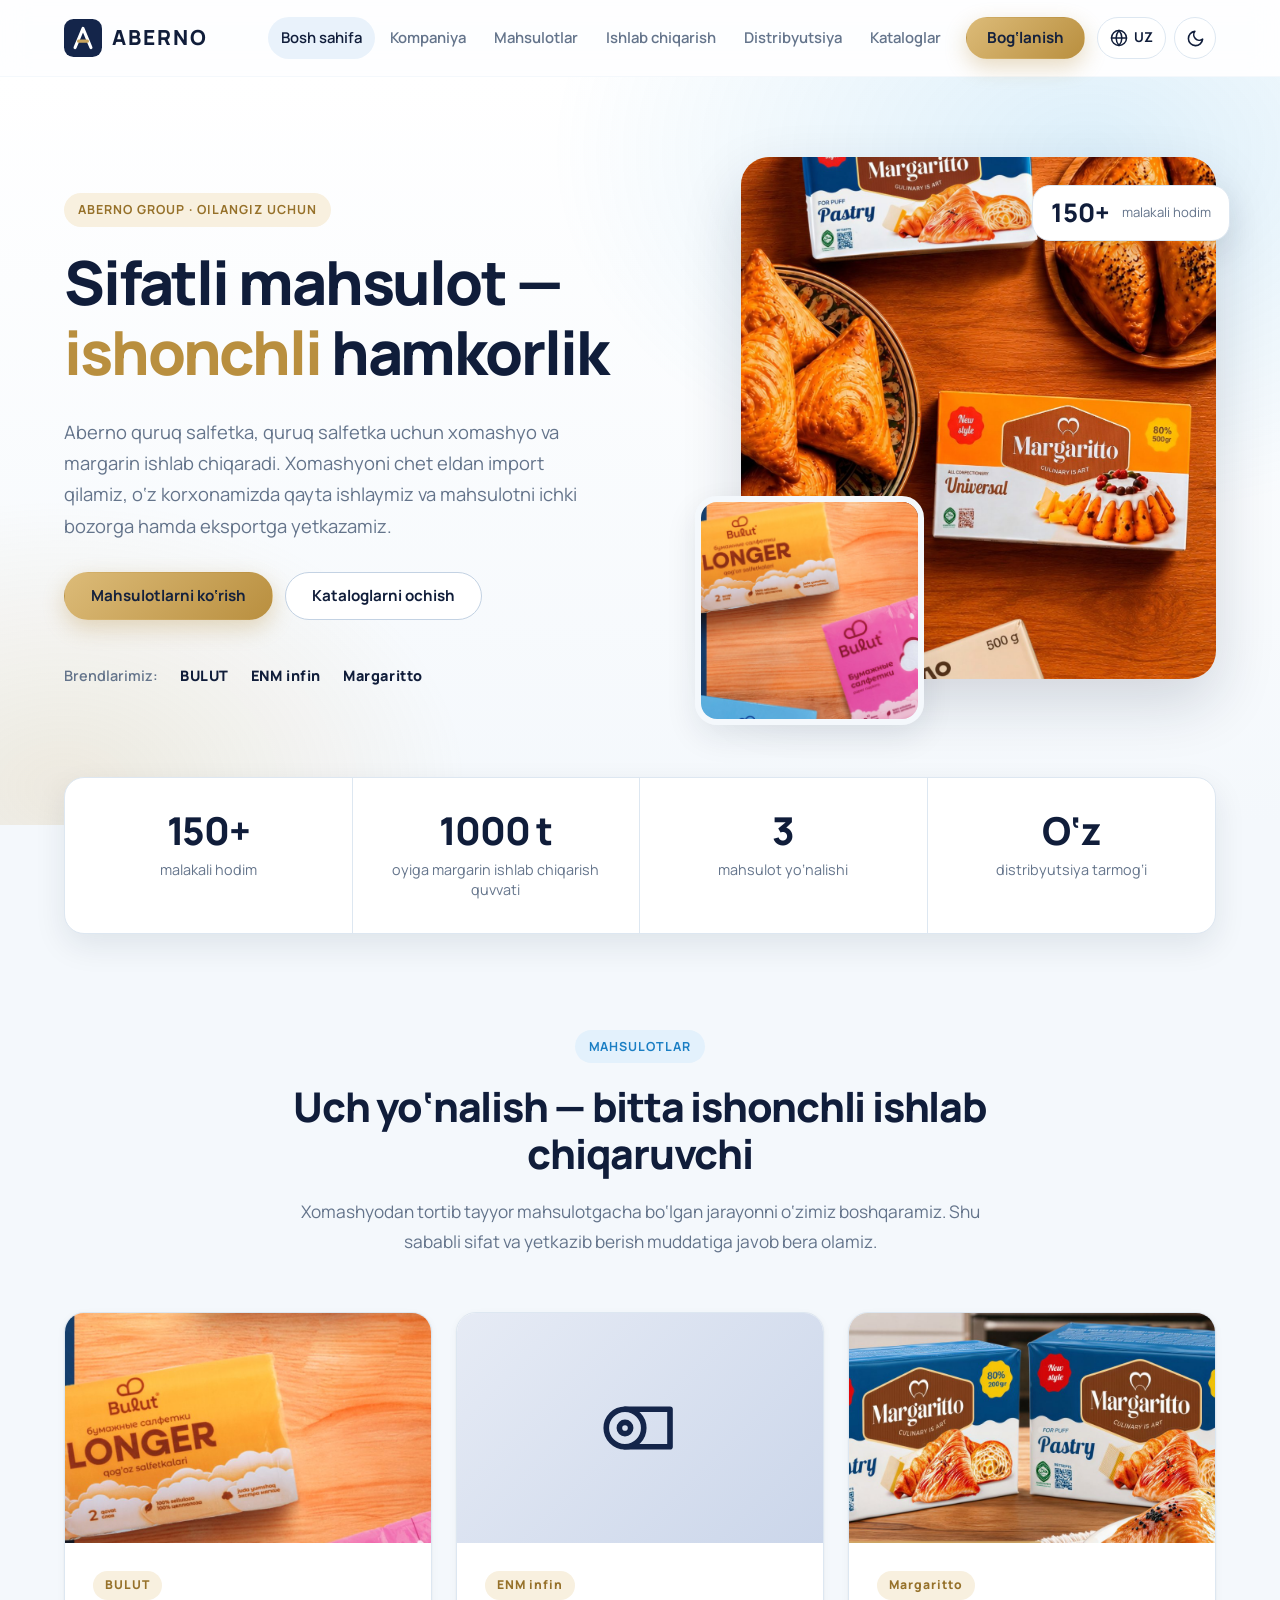
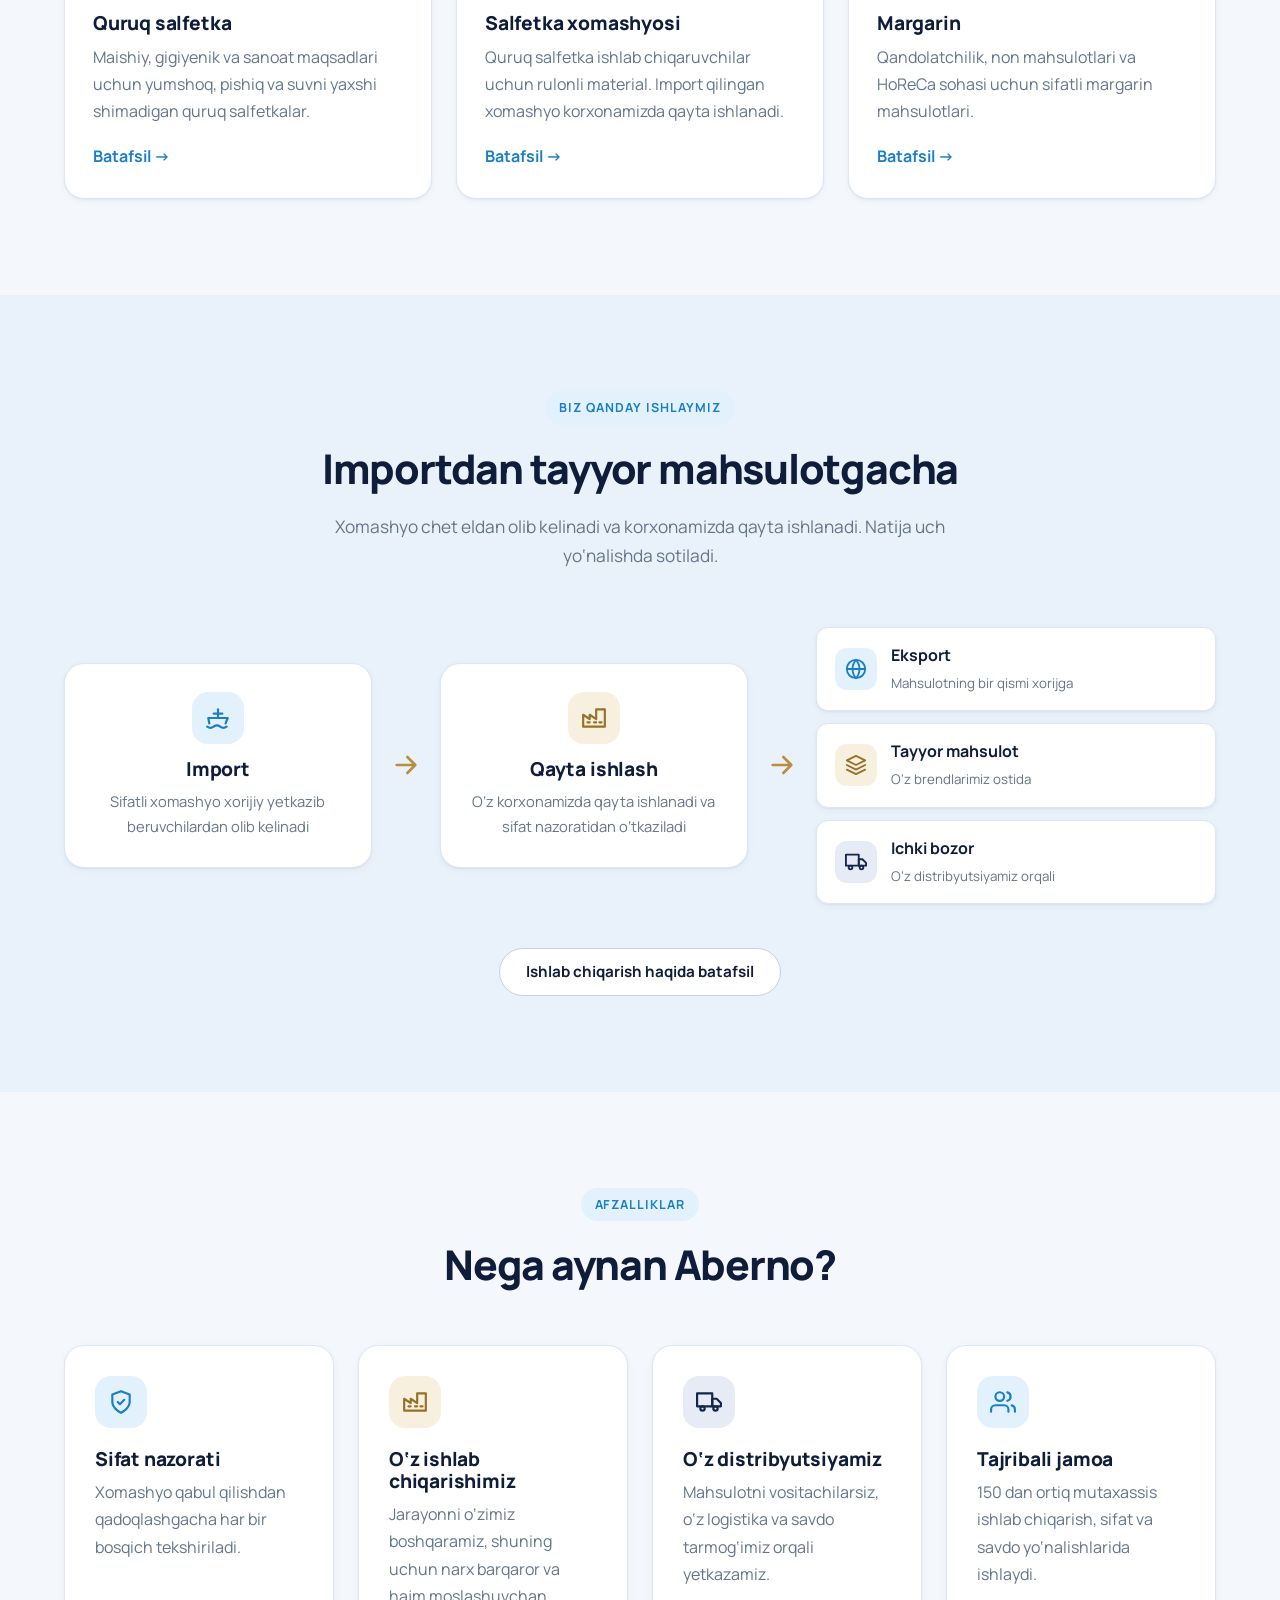
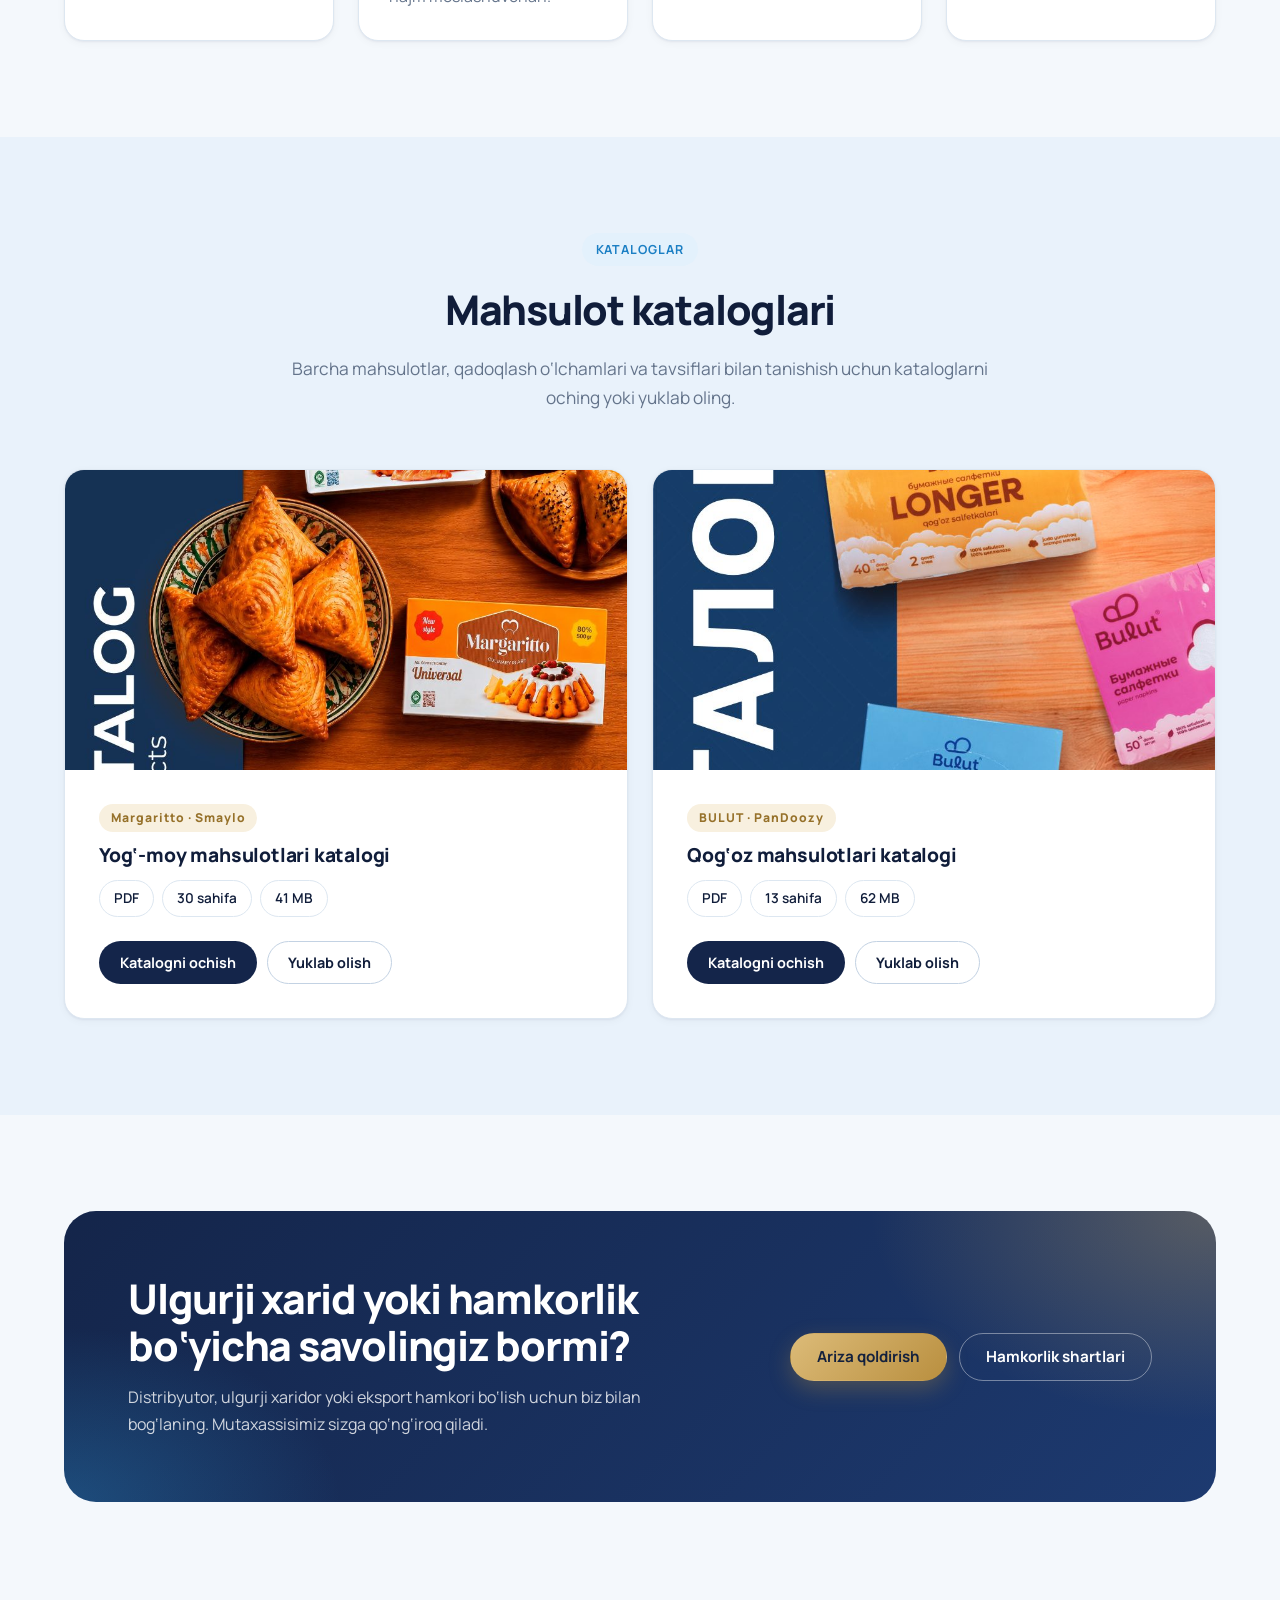
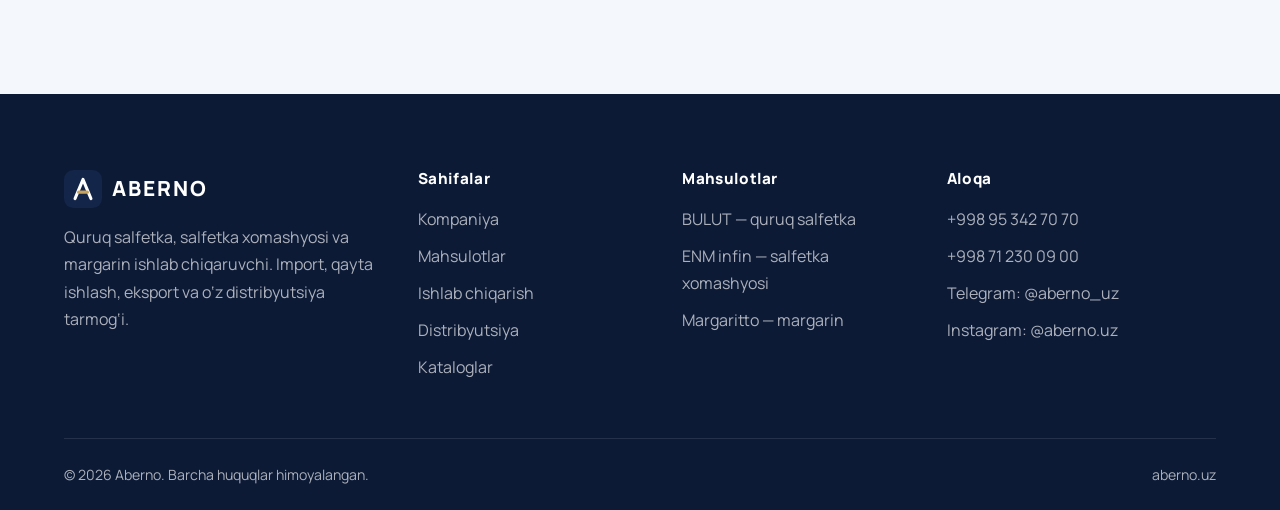
==== commit 9b85f284: "Yangi dizayn, uch tilli sayt, brendlar va kataloglar - Til tanlash tugmasi: o'zbek, rus va ingliz ti" ====
--- a/index.html
+++ b/index.html
@@ -10,7 +10,18 @@
   <link rel="preconnect" href="https://fonts.gstatic.com" crossorigin>
   <link href="https://fonts.googleapis.com/css2?family=Manrope:wght@400;500;600;700;800&display=swap" rel="stylesheet">
   <link rel="stylesheet" href="css/style.css">
-  <script>try { var t = localStorage.getItem("theme"); if (t === "light" || t === "dark") document.documentElement.dataset.theme = t; } catch (e) {}</script>
+  <script>
+    try {
+      var t = localStorage.getItem("theme");
+      if (t === "light" || t === "dark") document.documentElement.dataset.theme = t;
+      var l = localStorage.getItem("lang");
+      if (l === "ru" || l === "en") {
+        document.documentElement.lang = l;
+        document.documentElement.classList.add("i18n-loading");
+        setTimeout(function () { document.documentElement.classList.remove("i18n-loading"); }, 2000);
+      }
+    } catch (e) {}
+  </script>
 </head>
 <body>
 
@@ -23,10 +34,22 @@
         <a href="products.html" class="nav__link">Mahsulotlar</a>
         <a href="production.html" class="nav__link">Ishlab chiqarish</a>
         <a href="distribution.html" class="nav__link">Distribyutsiya</a>
+        <a href="catalogs.html" class="nav__link">Kataloglar</a>
         <a href="contact.html" class="btn btn--primary nav__cta">Bog‘lanish</a>
       </nav>
       <div class="header__actions">
-        <button type="button" class="theme-toggle" aria-label="Qorong‘u rejimga o‘tish" aria-pressed="false">
+        <div class="lang" data-i18n-skip>
+          <button type="button" class="lang__btn" aria-haspopup="true" aria-expanded="false" aria-label="Tilni tanlash">
+            <svg viewBox="0 0 24 24" fill="none" stroke="currentColor" stroke-width="2" stroke-linecap="round" stroke-linejoin="round" aria-hidden="true"><circle cx="12" cy="12" r="10"/><path d="M2 12h20"/><path d="M12 2a15 15 0 0 1 0 20 15 15 0 0 1 0-20"/></svg>
+            <span class="lang__current">UZ</span>
+          </button>
+          <ul class="lang__menu">
+            <li><button type="button" data-lang="uz" lang="uz">O‘zbekcha</button></li>
+            <li><button type="button" data-lang="ru" lang="ru">Русский</button></li>
+            <li><button type="button" data-lang="en" lang="en">English</button></li>
+          </ul>
+        </div>
+        <button type="button" class="theme-toggle" data-i18n-skip aria-label="Qorong‘u rejimga o‘tish" aria-pressed="false">
           <svg class="icon-moon" viewBox="0 0 24 24" fill="none" stroke="currentColor" stroke-width="2" stroke-linecap="round" stroke-linejoin="round" aria-hidden="true"><path d="M21 12.8A9 9 0 1 1 11.2 3a7 7 0 0 0 9.8 9.8Z"/></svg>
           <svg class="icon-sun" viewBox="0 0 24 24" fill="none" stroke="currentColor" stroke-width="2" stroke-linecap="round" stroke-linejoin="round" aria-hidden="true"><circle cx="12" cy="12" r="4"/><path d="M12 2v2M12 20v2M4.9 4.9l1.4 1.4M17.7 17.7l1.4 1.4M2 12h2M20 12h2M4.9 19.1l1.4-1.4M17.7 6.3l1.4-1.4"/></svg>
         </button>
@@ -40,28 +63,24 @@
     <section class="hero">
       <div class="container hero__grid">
         <div>
-          <span class="eyebrow">Ishlab chiqarish · Import · Eksport</span>
+          <span class="eyebrow">Aberno Group · Oilangiz uchun</span>
           <h1>Sifatli mahsulot — <span>ishonchli</span> hamkorlik</h1>
           <p class="hero__lead">Aberno quruq salfetka, quruq salfetka uchun xomashyo va margarin ishlab chiqaradi. Xomashyoni chet eldan import qilamiz, o‘z korxonamizda qayta ishlaymiz va mahsulotni ichki bozorga hamda eksportga yetkazamiz.</p>
           <div class="hero__actions">
             <a href="products.html" class="btn btn--primary">Mahsulotlarni ko‘rish</a>
-            <a href="contact.html" class="btn btn--ghost">Hamkor bo‘lish</a>
-          </div>
-        </div>
-        <div class="hero__visual" aria-hidden="true">
-          <div class="hero__circle"></div>
-          <div class="float-card">
-            <div class="icon-box"><svg viewBox="0 0 24 24" fill="none" stroke="currentColor" stroke-width="2" stroke-linecap="round" stroke-linejoin="round"><path d="M12 2 2 7l10 5 10-5-10-5Z"/><path d="m2 17 10 5 10-5"/><path d="m2 12 10 5 10-5"/></svg></div>
-            <div><strong>Quruq salfetka</strong><small>Tayyor mahsulot</small></div>
-          </div>
-          <div class="float-card">
-            <div class="icon-box icon-box--navy"><svg viewBox="0 0 24 24" fill="none" stroke="currentColor" stroke-width="2" stroke-linecap="round" stroke-linejoin="round"><circle cx="8" cy="12" r="5"/><circle cx="8" cy="12" r="1.5"/><path d="M8 7h12v10H8"/></svg></div>
-            <div><strong>Salfetka xomashyosi</strong><small>Rulonli material</small></div>
-          </div>
-          <div class="float-card">
-            <div class="icon-box icon-box--accent"><svg viewBox="0 0 24 24" fill="none" stroke="currentColor" stroke-width="2" stroke-linecap="round" stroke-linejoin="round"><path d="M21 8 12 3 3 8v8l9 5 9-5V8Z"/><path d="m3 8 9 5 9-5"/><path d="M12 13v8"/></svg></div>
-            <div><strong>Margarin</strong><small>Oziq-ovqat sanoati uchun</small></div>
-          </div>
+            <a href="catalogs.html" class="btn btn--outline">Kataloglarni ochish</a>
+          </div>
+          <ul class="hero__brands">
+            <li>Brendlarimiz:</li>
+            <li>BULUT</li>
+            <li>ENM infin</li>
+            <li>Margaritto</li>
+          </ul>
+        </div>
+        <div class="hero__visual">
+          <img class="hero__img hero__img--main" src="assets/img/margaritto.jpg" alt="Margaritto margarini va undan tayyorlangan pishiriqlar" width="1200" height="1791">
+          <img class="hero__img hero__img--side" src="assets/img/bulut.jpg" alt="BULUT qog‘oz salfetkalari" width="900" height="1094">
+          <div class="hero__badge"><strong>150+</strong><span>malakali hodim</span></div>
         </div>
       </div>
     </section>
@@ -70,8 +89,8 @@
     <div class="container">
       <div class="stats reveal">
         <div class="stat"><div class="stat__num" data-count="150" data-suffix="+">150+</div><div class="stat__label">malakali hodim</div></div>
+        <div class="stat"><div class="stat__num" data-count="1000" data-suffix=" t">1000 t</div><div class="stat__label">oyiga margarin ishlab chiqarish quvvati</div></div>
         <div class="stat"><div class="stat__num" data-count="3">3</div><div class="stat__label">mahsulot yo‘nalishi</div></div>
-        <div class="stat"><div class="stat__num">Import</div><div class="stat__label">va eksport faoliyati</div></div>
         <div class="stat"><div class="stat__num">O‘z</div><div class="stat__label">distribyutsiya tarmog‘i</div></div>
       </div>
     </div>
@@ -86,8 +105,9 @@
         </div>
         <div class="grid grid--3">
           <article class="card product-card reveal">
-            <div class="product-card__top bg-teal"><svg viewBox="0 0 24 24" fill="none" stroke="currentColor" stroke-width="1.5" stroke-linecap="round" stroke-linejoin="round" aria-hidden="true"><path d="M12 2 2 7l10 5 10-5-10-5Z"/><path d="m2 17 10 5 10-5"/><path d="m2 12 10 5 10-5"/></svg></div>
+            <div class="product-card__top bg-teal"><img src="assets/img/bulut.jpg" alt="BULUT qog‘oz salfetkalari" loading="lazy" width="900" height="1094"></div>
             <div class="product-card__body">
+              <span class="brand-badge">BULUT</span>
               <h3>Quruq salfetka</h3>
               <p>Maishiy, gigiyenik va sanoat maqsadlari uchun yumshoq, pishiq va suvni yaxshi shimadigan quruq salfetkalar.</p>
               <a href="products.html#salfetka" class="card__link">Batafsil →</a>
@@ -96,14 +116,16 @@
           <article class="card product-card reveal">
             <div class="product-card__top bg-navy"><svg viewBox="0 0 24 24" fill="none" stroke="currentColor" stroke-width="1.5" stroke-linecap="round" stroke-linejoin="round" aria-hidden="true"><circle cx="8" cy="12" r="5"/><circle cx="8" cy="12" r="1.5"/><path d="M8 7h12v10H8"/></svg></div>
             <div class="product-card__body">
+              <span class="brand-badge">ENM infin</span>
               <h3>Salfetka xomashyosi</h3>
               <p>Quruq salfetka ishlab chiqaruvchilar uchun rulonli material. Import qilingan xomashyo korxonamizda qayta ishlanadi.</p>
               <a href="products.html#xomashyo" class="card__link">Batafsil →</a>
             </div>
           </article>
           <article class="card product-card reveal">
-            <div class="product-card__top bg-accent"><svg viewBox="0 0 24 24" fill="none" stroke="currentColor" stroke-width="1.5" stroke-linecap="round" stroke-linejoin="round" aria-hidden="true"><path d="M21 8 12 3 3 8v8l9 5 9-5V8Z"/><path d="m3 8 9 5 9-5"/><path d="M12 13v8"/></svg></div>
+            <div class="product-card__top bg-accent"><img src="assets/img/margaritto-wide.jpg" alt="Margaritto margarin qadoqlari" loading="lazy" width="1400" height="588"></div>
             <div class="product-card__body">
+              <span class="brand-badge">Margaritto</span>
               <h3>Margarin</h3>
               <p>Qandolatchilik, non mahsulotlari va HoReCa sohasi uchun sifatli margarin mahsulotlari.</p>
               <a href="products.html#margarin" class="card__link">Batafsil →</a>
@@ -141,7 +163,7 @@
             </div>
             <div class="flow__out">
               <div class="icon-box icon-box--accent"><svg viewBox="0 0 24 24" fill="none" stroke="currentColor" stroke-width="2" stroke-linecap="round" stroke-linejoin="round"><path d="M12 2 2 7l10 5 10-5-10-5Z"/><path d="m2 17 10 5 10-5"/><path d="m2 12 10 5 10-5"/></svg></div>
-              <div><strong>Tayyor mahsulot</strong><small>O‘z brendimiz ostida</small></div>
+              <div><strong>Tayyor mahsulot</strong><small>O‘z brendlarimiz ostida</small></div>
             </div>
             <div class="flow__out">
               <div class="icon-box icon-box--navy"><svg viewBox="0 0 24 24" fill="none" stroke="currentColor" stroke-width="2" stroke-linecap="round" stroke-linejoin="round"><path d="M1 4h14v12H1z"/><path d="M15 9h4l4 4v3h-8z"/><circle cx="6" cy="18" r="2"/><circle cx="18" cy="18" r="2"/></svg></div>
@@ -149,7 +171,7 @@
             </div>
           </div>
         </div>
-        <div style="text-align:center;margin-top:40px">
+        <div style="text-align:center;margin-top:44px">
           <a href="production.html" class="btn btn--outline">Ishlab chiqarish haqida batafsil</a>
         </div>
       </div>
@@ -187,16 +209,55 @@
       </div>
     </section>
 
+    <!-- Kataloglar -->
+    <section class="section section--white">
+      <div class="container">
+        <div class="section__head reveal">
+          <span class="eyebrow eyebrow--dark">Kataloglar</span>
+          <h2>Mahsulot kataloglari</h2>
+          <p>Barcha mahsulotlar, qadoqlash o‘lchamlari va tavsiflari bilan tanishish uchun kataloglarni oching yoki yuklab oling.</p>
+        </div>
+        <div class="grid grid--2">
+          <article class="card catalog catalog--stack reveal">
+            <a class="catalog__cover" href="assets/catalogs/aberno-katalog.pdf" target="_blank" rel="noopener"><img src="assets/img/cat-aberno-1.jpg" alt="Yog‘-moy mahsulotlari katalogi muqovasi" loading="lazy" width="900" height="900"></a>
+            <div class="catalog__body">
+              <span class="brand-badge">Margaritto · Smaylo</span>
+              <h3>Yog‘-moy mahsulotlari katalogi</h3>
+              <div class="catalog__meta"><span class="chip">PDF</span><span class="chip">30 sahifa</span><span class="chip">41 MB</span></div>
+              <div class="catalog__actions">
+                <a class="btn btn--teal" href="assets/catalogs/aberno-katalog.pdf" target="_blank" rel="noopener">Katalogni ochish</a>
+                <a class="btn btn--outline" href="assets/catalogs/aberno-katalog.pdf" download>Yuklab olish</a>
+              </div>
+            </div>
+          </article>
+          <article class="card catalog catalog--stack reveal">
+            <a class="catalog__cover" href="assets/catalogs/bulut-katalog.pdf" target="_blank" rel="noopener"><img src="assets/img/cat-bulut-1.jpg" alt="BULUT qog‘oz mahsulotlari katalogi muqovasi" loading="lazy" width="900" height="1273"></a>
+            <div class="catalog__body">
+              <span class="brand-badge">BULUT · PanDoozy</span>
+              <h3>Qog‘oz mahsulotlari katalogi</h3>
+              <div class="catalog__meta"><span class="chip">PDF</span><span class="chip">13 sahifa</span><span class="chip">62 MB</span></div>
+              <div class="catalog__actions">
+                <a class="btn btn--teal" href="assets/catalogs/bulut-katalog.pdf" target="_blank" rel="noopener">Katalogni ochish</a>
+                <a class="btn btn--outline" href="assets/catalogs/bulut-katalog.pdf" download>Yuklab olish</a>
+              </div>
+            </div>
+          </article>
+        </div>
+      </div>
+    </section>
+
     <!-- CTA -->
-    <section class="container">
-      <div class="cta reveal">
-        <div>
-          <h2>Ulgurji xarid yoki hamkorlik bo‘yicha savolingiz bormi?</h2>
-          <p>Distribyutor, ulgurji xaridor yoki eksport hamkori bo‘lish uchun biz bilan bog‘laning. Mutaxassisimiz sizga qo‘ng‘iroq qiladi.</p>
-        </div>
-        <div class="cta__actions">
-          <a href="contact.html" class="btn btn--primary">Ariza qoldirish</a>
-          <a href="distribution.html" class="btn btn--ghost">Hamkorlik shartlari</a>
+    <section class="section">
+      <div class="container">
+        <div class="cta reveal">
+          <div>
+            <h2>Ulgurji xarid yoki hamkorlik bo‘yicha savolingiz bormi?</h2>
+            <p>Distribyutor, ulgurji xaridor yoki eksport hamkori bo‘lish uchun biz bilan bog‘laning. Mutaxassisimiz sizga qo‘ng‘iroq qiladi.</p>
+          </div>
+          <div class="cta__actions">
+            <a href="contact.html" class="btn btn--primary">Ariza qoldirish</a>
+            <a href="distribution.html" class="btn btn--ghost">Hamkorlik shartlari</a>
+          </div>
         </div>
       </div>
     </section>
@@ -216,22 +277,24 @@
             <li><a href="products.html">Mahsulotlar</a></li>
             <li><a href="production.html">Ishlab chiqarish</a></li>
             <li><a href="distribution.html">Distribyutsiya</a></li>
+            <li><a href="catalogs.html">Kataloglar</a></li>
           </ul>
         </div>
         <div>
           <h4>Mahsulotlar</h4>
           <ul>
-            <li><a href="products.html#salfetka">Quruq salfetka</a></li>
-            <li><a href="products.html#xomashyo">Salfetka xomashyosi</a></li>
-            <li><a href="products.html#margarin">Margarin</a></li>
+            <li><a href="products.html#salfetka">BULUT — quruq salfetka</a></li>
+            <li><a href="products.html#xomashyo">ENM infin — salfetka xomashyosi</a></li>
+            <li><a href="products.html#margarin">Margaritto — margarin</a></li>
           </ul>
         </div>
         <div>
           <h4>Aloqa</h4>
           <ul>
-            <li><a href="tel:+998000000000">+998 (00) 000-00-00</a></li>
-            <li><a href="mailto:info@aberno.uz">info@aberno.uz</a></li>
-            <li>O‘zbekiston</li>
+            <li><a href="tel:+998953427070">+998 95 342 70 70</a></li>
+            <li><a href="tel:+998712300900">+998 71 230 09 00</a></li>
+            <li><a href="https://t.me/aberno_uz" target="_blank" rel="noopener">Telegram: @aberno_uz</a></li>
+            <li><a href="https://www.instagram.com/aberno.uz" target="_blank" rel="noopener">Instagram: @aberno.uz</a></li>
           </ul>
         </div>
       </div>
@@ -242,6 +305,7 @@
     </div>
   </footer>
 
+  <script src="js/i18n.js"></script>
   <script src="js/main.js"></script>
 </body>
 </html>
--- a/css/style.css
+++ b/css/style.css
@@ -1,51 +1,62 @@
 /* =========================================================
    ABERNO — umumiy uslublar
+   Palitra brend kataloglaridan olingan: to'q ko'k, oltin, osmon ko'k
    ========================================================= */
 
 :root {
   color-scheme: light;
 
   /* Brend ranglari — ikkala rejimda ham bir xil */
-  --navy: #0f2a44;
-  --navy-2: #163a5c;
-  --brand-teal: #0e7c86;
-  --accent: #f2b705;
+  --navy: #14254a;
+  --navy-deep: #0c1a36;
+  --gold: #c9a45c;
+  --gold-strong: #b98f3f;
+  --sky-brand: #2f9fe0;
 
   /* Rejimga qarab o'zgaradigan ranglar */
-  --bg: #f6f8fb;
+  --bg: #f4f8fc;
+  --bg-alt: #e9f2fb;
   --surface: #ffffff;
-  --text: #1b2733;
-  --heading: #0f2a44;
-  --muted: #5b6b7a;
-  --border: #e3e8ee;
-  --link: #0e7c86;
-  --teal-soft: #e3f3f4;
-  --accent-soft: #fff6d6;
-  --accent-ink: #b58700;
-  --navy-soft: #e6ecf3;
-  --navy-ink: #0f2a44;
-  --grad-teal: linear-gradient(135deg, #e3f3f4, #c8e8ea);
-  --grad-accent: linear-gradient(135deg, #fff6d6, #ffe89a);
-  --grad-navy: linear-gradient(135deg, #e6ecf3, #cdd9e7);
-  --header-bg: rgba(255, 255, 255, .92);
+  --text: #33415c;
+  --heading: #101d3a;
+  --muted: #64748b;
+  --border: #dde7f1;
+  --border-strong: #c3d2e3;
+  --link: #1b7fc4;
+  --primary: #14254a;
+  --on-primary: #ffffff;
+  --primary-hover: #1e3566;
+  --sky-soft: #e3f1fc;
+  --gold-soft: #f8f0df;
+  --gold-ink: #96712a;
+  --navy-soft: #e6ebf5;
+  --navy-ink: #14254a;
+  --grad-sky: linear-gradient(135deg, #e3f1fc, #c5e2f8);
+  --grad-gold: linear-gradient(135deg, #faf3e3, #efdcb4);
+  --grad-navy: linear-gradient(135deg, #e6ebf5, #cbd6ea);
+  --hero-bg: radial-gradient(60% 70% at 85% 10%, rgba(47, 159, 224, .16), transparent 70%),
+             radial-gradient(45% 55% at 5% 95%, rgba(201, 164, 92, .18), transparent 70%),
+             linear-gradient(180deg, #ffffff 0%, #f4f8fc 100%);
+  --header-bg: rgba(255, 255, 255, .86);
   --menu-bg: #ffffff;
-  --input-bg: #f6f8fb;
+  --input-bg: #f7fafd;
   --input-focus-bg: #ffffff;
-  --hero-from: #0f2a44;
-  --hero-to: #163a5c;
-  --footer-bg: #0f2a44;
-  --map-a: #eef2f6;
-  --map-b: #e6ecf1;
+  --band-from: #14254a;
+  --band-to: #1d3a70;
+  --footer-bg: #0c1a36;
+  --map-a: #eaf2fa;
+  --map-b: #dfeaf6;
   --danger: #d64545;
-  --check-img: url("data:image/svg+xml,%3Csvg xmlns='http://www.w3.org/2000/svg' viewBox='0 0 24 24' fill='none' stroke='%230e7c86' stroke-width='3' stroke-linecap='round' stroke-linejoin='round'%3E%3Cpath d='M20 6 9 17l-5-5'/%3E%3C/svg%3E");
-  --shadow: 0 10px 30px rgba(15, 42, 68, 0.08);
-  --shadow-lg: 0 20px 50px rgba(15, 42, 68, 0.14);
+  --check-img: url("data:image/svg+xml,%3Csvg xmlns='http://www.w3.org/2000/svg' viewBox='0 0 24 24' fill='none' stroke='%231b7fc4' stroke-width='3' stroke-linecap='round' stroke-linejoin='round'%3E%3Cpath d='M20 6 9 17l-5-5'/%3E%3C/svg%3E");
+  --shadow-sm: 0 1px 2px rgba(16, 29, 58, .05), 0 2px 8px rgba(16, 29, 58, .04);
+  --shadow: 0 12px 32px rgba(16, 29, 58, .09);
+  --shadow-lg: 0 24px 60px rgba(16, 29, 58, .16);
   --icon-sun: none;
   --icon-moon: block;
 
-  --radius: 16px;
-  --radius-sm: 10px;
-  --container: 1180px;
+  --radius: 20px;
+  --radius-sm: 12px;
+  --container: 1200px;
   --header-h: 76px;
   --font: "Manrope", system-ui, -apple-system, "Segoe UI", Roboto, sans-serif;
 }
@@ -54,34 +65,43 @@
 @media (prefers-color-scheme: dark) {
   :root:not([data-theme="light"]) {
     color-scheme: dark;
-    --bg: #0b1520;
-    --surface: #121f2c;
-    --text: #d6e0ea;
-    --heading: #f1f5f9;
-    --muted: #93a4b5;
-    --border: #22344a;
-    --link: #4fc8d1;
-    --teal-soft: rgba(79, 200, 209, .12);
-    --accent-soft: rgba(242, 183, 5, .14);
-    --accent-ink: #f2c94c;
-    --navy-soft: rgba(148, 178, 212, .14);
-    --navy-ink: #bcd0e6;
-    --grad-teal: linear-gradient(135deg, #133c43, #0e2d33);
-    --grad-accent: linear-gradient(135deg, #3a300c, #2a2208);
-    --grad-navy: linear-gradient(135deg, #1b2f45, #132335);
-    --header-bg: rgba(11, 21, 32, .88);
-    --menu-bg: #0f1b27;
-    --input-bg: #0e1a26;
-    --input-focus-bg: #0b1520;
-    --hero-from: #0a1a2b;
-    --hero-to: #10263d;
-    --footer-bg: #07101a;
-    --map-a: #132131;
-    --map-b: #0f1b28;
+    --bg: #0a1220;
+    --bg-alt: #0e1829;
+    --surface: #121d30;
+    --text: #c3cfdf;
+    --heading: #f2f6fb;
+    --muted: #8d9cb3;
+    --border: #1f2e47;
+    --border-strong: #2e4161;
+    --link: #6cc0f5;
+    --primary: #6cc0f5;
+    --on-primary: #07101d;
+    --primary-hover: #8fd0f8;
+    --sky-soft: rgba(108, 192, 245, .12);
+    --gold-soft: rgba(201, 164, 92, .14);
+    --gold-ink: #e0bf7d;
+    --navy-soft: rgba(160, 185, 225, .13);
+    --navy-ink: #b9cbe8;
+    --grad-sky: linear-gradient(135deg, #12304a, #0d2236);
+    --grad-gold: linear-gradient(135deg, #3a2f14, #2a220e);
+    --grad-navy: linear-gradient(135deg, #1a2a47, #121e35);
+    --hero-bg: radial-gradient(60% 70% at 85% 10%, rgba(47, 159, 224, .20), transparent 70%),
+               radial-gradient(45% 55% at 5% 95%, rgba(201, 164, 92, .12), transparent 70%),
+               linear-gradient(180deg, #0c1628 0%, #0a1220 100%);
+    --header-bg: rgba(10, 18, 32, .86);
+    --menu-bg: #0d1626;
+    --input-bg: #0d1727;
+    --input-focus-bg: #0a1220;
+    --band-from: #101f3f;
+    --band-to: #17305c;
+    --footer-bg: #060c17;
+    --map-a: #111c2e;
+    --map-b: #0e1727;
     --danger: #ff7b7b;
-    --check-img: url("data:image/svg+xml,%3Csvg xmlns='http://www.w3.org/2000/svg' viewBox='0 0 24 24' fill='none' stroke='%234fc8d1' stroke-width='3' stroke-linecap='round' stroke-linejoin='round'%3E%3Cpath d='M20 6 9 17l-5-5'/%3E%3C/svg%3E");
-    --shadow: 0 10px 30px rgba(0, 0, 0, .35);
-    --shadow-lg: 0 20px 50px rgba(0, 0, 0, .45);
+    --check-img: url("data:image/svg+xml,%3Csvg xmlns='http://www.w3.org/2000/svg' viewBox='0 0 24 24' fill='none' stroke='%236cc0f5' stroke-width='3' stroke-linecap='round' stroke-linejoin='round'%3E%3Cpath d='M20 6 9 17l-5-5'/%3E%3C/svg%3E");
+    --shadow-sm: 0 1px 2px rgba(0, 0, 0, .3);
+    --shadow: 0 12px 32px rgba(0, 0, 0, .4);
+    --shadow-lg: 0 24px 60px rgba(0, 0, 0, .5);
     --icon-sun: block;
     --icon-moon: none;
   }
@@ -90,34 +110,43 @@
 /* Qorong'u rejim: foydalanuvchi tugma orqali tanlagan */
 :root[data-theme="dark"] {
   color-scheme: dark;
-  --bg: #0b1520;
-  --surface: #121f2c;
-  --text: #d6e0ea;
-  --heading: #f1f5f9;
-  --muted: #93a4b5;
-  --border: #22344a;
-  --link: #4fc8d1;
-  --teal-soft: rgba(79, 200, 209, .12);
-  --accent-soft: rgba(242, 183, 5, .14);
-  --accent-ink: #f2c94c;
-  --navy-soft: rgba(148, 178, 212, .14);
-  --navy-ink: #bcd0e6;
-  --grad-teal: linear-gradient(135deg, #133c43, #0e2d33);
-  --grad-accent: linear-gradient(135deg, #3a300c, #2a2208);
-  --grad-navy: linear-gradient(135deg, #1b2f45, #132335);
-  --header-bg: rgba(11, 21, 32, .88);
-  --menu-bg: #0f1b27;
-  --input-bg: #0e1a26;
-  --input-focus-bg: #0b1520;
-  --hero-from: #0a1a2b;
-  --hero-to: #10263d;
-  --footer-bg: #07101a;
-  --map-a: #132131;
-  --map-b: #0f1b28;
+  --bg: #0a1220;
+  --bg-alt: #0e1829;
+  --surface: #121d30;
+  --text: #c3cfdf;
+  --heading: #f2f6fb;
+  --muted: #8d9cb3;
+  --border: #1f2e47;
+  --border-strong: #2e4161;
+  --link: #6cc0f5;
+  --primary: #6cc0f5;
+  --on-primary: #07101d;
+  --primary-hover: #8fd0f8;
+  --sky-soft: rgba(108, 192, 245, .12);
+  --gold-soft: rgba(201, 164, 92, .14);
+  --gold-ink: #e0bf7d;
+  --navy-soft: rgba(160, 185, 225, .13);
+  --navy-ink: #b9cbe8;
+  --grad-sky: linear-gradient(135deg, #12304a, #0d2236);
+  --grad-gold: linear-gradient(135deg, #3a2f14, #2a220e);
+  --grad-navy: linear-gradient(135deg, #1a2a47, #121e35);
+  --hero-bg: radial-gradient(60% 70% at 85% 10%, rgba(47, 159, 224, .20), transparent 70%),
+             radial-gradient(45% 55% at 5% 95%, rgba(201, 164, 92, .12), transparent 70%),
+             linear-gradient(180deg, #0c1628 0%, #0a1220 100%);
+  --header-bg: rgba(10, 18, 32, .86);
+  --menu-bg: #0d1626;
+  --input-bg: #0d1727;
+  --input-focus-bg: #0a1220;
+  --band-from: #101f3f;
+  --band-to: #17305c;
+  --footer-bg: #060c17;
+  --map-a: #111c2e;
+  --map-b: #0e1727;
   --danger: #ff7b7b;
-  --check-img: url("data:image/svg+xml,%3Csvg xmlns='http://www.w3.org/2000/svg' viewBox='0 0 24 24' fill='none' stroke='%234fc8d1' stroke-width='3' stroke-linecap='round' stroke-linejoin='round'%3E%3Cpath d='M20 6 9 17l-5-5'/%3E%3C/svg%3E");
-  --shadow: 0 10px 30px rgba(0, 0, 0, .35);
-  --shadow-lg: 0 20px 50px rgba(0, 0, 0, .45);
+  --check-img: url("data:image/svg+xml,%3Csvg xmlns='http://www.w3.org/2000/svg' viewBox='0 0 24 24' fill='none' stroke='%236cc0f5' stroke-width='3' stroke-linecap='round' stroke-linejoin='round'%3E%3Cpath d='M20 6 9 17l-5-5'/%3E%3C/svg%3E");
+  --shadow-sm: 0 1px 2px rgba(0, 0, 0, .3);
+  --shadow: 0 12px 32px rgba(0, 0, 0, .4);
+  --shadow-lg: 0 24px 60px rgba(0, 0, 0, .5);
   --icon-sun: block;
   --icon-moon: none;
 }
@@ -132,7 +161,7 @@
   margin: 0;
   font-family: var(--font);
   font-size: 16px;
-  line-height: 1.65;
+  line-height: 1.7;
   color: var(--text);
   background: var(--bg);
   -webkit-font-smoothing: antialiased;
@@ -140,31 +169,34 @@
 }
 
 img, svg { max-width: 100%; display: block; }
+img { height: auto; }
 a { color: inherit; text-decoration: none; }
-h1, h2, h3, h4 { margin: 0 0 .5em; line-height: 1.2; color: var(--heading); font-weight: 800; }
-h1 { font-size: clamp(2rem, 4.6vw, 3.4rem); letter-spacing: -.02em; }
-h2 { font-size: clamp(1.6rem, 3vw, 2.4rem); letter-spacing: -.01em; }
-h3 { font-size: 1.25rem; }
+h1, h2, h3, h4 { margin: 0 0 .5em; line-height: 1.15; color: var(--heading); font-weight: 800; letter-spacing: -.02em; }
+h1 { font-size: clamp(2.2rem, 5vw, 3.8rem); letter-spacing: -.035em; }
+h2 { font-size: clamp(1.7rem, 3.2vw, 2.6rem); letter-spacing: -.03em; }
+h3 { font-size: 1.2rem; letter-spacing: -.01em; }
 p { margin: 0 0 1em; }
 
-.container { width: 100%; max-width: var(--container); margin: 0 auto; padding: 0 20px; }
+.container { width: 100%; max-width: var(--container); margin: 0 auto; padding: 0 24px; }
 
 /* ---------- Tugmalar ---------- */
 .btn {
   display: inline-flex; align-items: center; justify-content: center; gap: 8px;
-  padding: 14px 26px; border-radius: 999px; border: 2px solid transparent;
-  font: inherit; font-weight: 700; font-size: .95rem; cursor: pointer;
+  padding: 14px 26px; border-radius: 999px; border: 1.5px solid transparent;
+  font: inherit; font-weight: 700; font-size: .95rem; line-height: 1.2; cursor: pointer; white-space: nowrap;
   transition: transform .2s, background .2s, color .2s, box-shadow .2s, border-color .2s;
 }
 .btn:hover { transform: translateY(-2px); }
-.btn--primary { background: var(--accent); color: var(--navy); box-shadow: 0 8px 20px rgba(242, 183, 5, .35); }
-.btn--primary:hover { background: #ffc81f; }
-.btn--teal { background: var(--brand-teal); color: #fff; }
-.btn--teal:hover { background: #0b6a73; }
-.btn--ghost { border-color: rgba(255, 255, 255, .5); color: #fff; }
-.btn--ghost:hover { background: rgba(255, 255, 255, .1); border-color: #fff; }
-.btn--outline { border-color: var(--link); color: var(--link); }
-.btn--outline:hover { background: var(--brand-teal); border-color: var(--brand-teal); color: #fff; }
+.btn:focus-visible { outline: 2px solid var(--link); outline-offset: 3px; }
+.btn svg { width: 18px; height: 18px; }
+.btn--primary { background: linear-gradient(135deg, #dcbb78, var(--gold-strong)); color: #14213d; box-shadow: 0 8px 22px rgba(185, 143, 63, .32); }
+.btn--primary:hover { box-shadow: 0 12px 28px rgba(185, 143, 63, .42); }
+.btn--teal { background: var(--primary); color: var(--on-primary); }
+.btn--teal:hover { background: var(--primary-hover); }
+.btn--ghost { border-color: rgba(255, 255, 255, .4); color: #fff; }
+.btn--ghost:hover { background: rgba(255, 255, 255, .12); border-color: #fff; }
+.btn--outline { border-color: var(--border-strong); color: var(--heading); background: var(--surface); }
+.btn--outline:hover { border-color: var(--heading); }
 
 /* ---------- Header ---------- */
 .header {
@@ -174,103 +206,126 @@
 /* Blur alohida qatlamda: header'ning o'zida backdrop-filter bo'lsa, mobil menyu (position: fixed) header ichiga qamalib qoladi */
 .header::before {
   content: ""; position: absolute; inset: 0; z-index: -1;
-  background: var(--header-bg); backdrop-filter: blur(10px); transition: background-color .3s;
-}
-.header.is-scrolled { box-shadow: 0 4px 20px rgba(15, 42, 68, .08); border-color: var(--border); }
+  background: var(--header-bg); backdrop-filter: saturate(1.6) blur(14px); transition: background-color .3s;
+}
+.header.is-scrolled { box-shadow: var(--shadow-sm); border-color: var(--border); }
 .header__inner { display: flex; align-items: center; justify-content: space-between; gap: 12px; height: var(--header-h); }
-.header__actions { display: flex; align-items: center; gap: 6px; }
-
-.logo { display: flex; align-items: center; gap: 10px; font-weight: 800; font-size: 1.35rem; letter-spacing: .08em; color: var(--heading); }
+.header__actions { display: flex; align-items: center; gap: 8px; }
+
+.logo { display: flex; align-items: center; gap: 10px; font-weight: 800; font-size: 1.3rem; letter-spacing: .1em; color: var(--heading); }
 .logo img { width: 38px; height: 38px; }
 
-.nav { display: flex; align-items: center; gap: 4px; margin-left: auto; }
-.nav__link { padding: 8px 14px; border-radius: 999px; font-weight: 600; font-size: .95rem; color: var(--muted); transition: color .2s, background .2s; }
-.nav__link:hover { color: var(--heading); background: var(--bg); }
-.nav__link[aria-current="page"] { color: var(--link); background: var(--teal-soft); }
-.nav__cta { margin-left: 10px; padding: 10px 20px; }
+.nav { display: flex; align-items: center; gap: 2px; margin-left: auto; }
+.nav__link { padding: 8px 13px; border-radius: 999px; font-weight: 600; font-size: .93rem; color: var(--muted); transition: color .2s, background .2s; }
+.nav__link:hover { color: var(--heading); background: var(--bg-alt); }
+.nav__link[aria-current="page"] { color: var(--heading); background: var(--bg-alt); }
+.nav__cta { margin-left: 10px; padding: 11px 20px; }
 
 .theme-toggle {
-  display: grid; place-items: center; width: 44px; height: 44px; padding: 0;
+  display: grid; place-items: center; width: 42px; height: 42px; padding: 0;
   border-radius: 50%; border: 1px solid var(--border); background: var(--surface);
-  color: var(--heading); cursor: pointer; transition: background .2s, border-color .2s, transform .2s;
+  color: var(--heading); cursor: pointer; transition: border-color .2s, color .2s;
 }
 .theme-toggle:hover { border-color: var(--link); color: var(--link); }
 .theme-toggle:focus-visible { outline: 2px solid var(--link); outline-offset: 2px; }
-.theme-toggle svg { width: 20px; height: 20px; }
+.theme-toggle svg { width: 19px; height: 19px; }
 .theme-toggle .icon-sun { display: var(--icon-sun); }
 .theme-toggle .icon-moon { display: var(--icon-moon); }
 
-.burger { display: none; width: 44px; height: 44px; border: 0; background: transparent; cursor: pointer; padding: 10px; }
+/* Til tanlash */
+.lang { position: relative; }
+.lang__btn {
+  display: flex; align-items: center; gap: 6px; height: 42px; padding: 0 12px;
+  border-radius: 999px; border: 1px solid var(--border); background: var(--surface);
+  color: var(--heading); font: inherit; font-weight: 700; font-size: .85rem; cursor: pointer;
+  transition: border-color .2s, color .2s;
+}
+.lang__btn:hover, .lang.is-open .lang__btn { border-color: var(--link); color: var(--link); }
+.lang__btn:focus-visible { outline: 2px solid var(--link); outline-offset: 2px; }
+.lang__btn svg { width: 18px; height: 18px; }
+.lang__menu {
+  position: absolute; top: calc(100% + 8px); right: 0; z-index: 10; min-width: 150px;
+  list-style: none; margin: 0; padding: 6px; border-radius: var(--radius-sm);
+  background: var(--surface); border: 1px solid var(--border); box-shadow: var(--shadow-lg);
+  opacity: 0; visibility: hidden; transform: translateY(-6px);
+  transition: opacity .2s, transform .2s, visibility .2s;
+}
+.lang.is-open .lang__menu { opacity: 1; visibility: visible; transform: none; }
+.lang__menu button {
+  display: block; width: 100%; padding: 9px 12px; border: 0; border-radius: 8px; background: transparent;
+  color: var(--text); font: inherit; font-weight: 600; font-size: .92rem; text-align: left; cursor: pointer;
+}
+.lang__menu button:hover { background: var(--bg-alt); }
+.lang__menu button[aria-current="true"] { color: var(--link); background: var(--sky-soft); }
+
+/* Saqlangan til o'zbekcha bo'lmasa, tarjima qo'yilguncha sahifa ko'rsatilmaydi (matn "sakrab" almashmasligi uchun) */
+html.i18n-loading body { visibility: hidden; }
+
+.burger { display: none; width: 42px; height: 42px; border: 0; background: transparent; cursor: pointer; padding: 9px; }
 .burger span { display: block; height: 2px; background: var(--heading); margin: 5px 0; border-radius: 2px; transition: transform .3s, opacity .3s; }
 .burger[aria-expanded="true"] span:nth-child(1) { transform: translateY(7px) rotate(45deg); }
 .burger[aria-expanded="true"] span:nth-child(2) { opacity: 0; }
 .burger[aria-expanded="true"] span:nth-child(3) { transform: translateY(-7px) rotate(-45deg); }
 
 /* ---------- Hero (bosh sahifa) ---------- */
-.hero {
-  position: relative; overflow: hidden; color: #fff;
-  background: radial-gradient(circle at 85% 20%, rgba(14, 124, 134, .55), transparent 45%),
-              linear-gradient(135deg, var(--hero-from) 0%, var(--hero-to) 100%);
-  padding: 90px 0 110px;
-}
-.hero::after {
-  content: ""; position: absolute; inset: auto -10% -60px -10%; height: 120px;
-  background: var(--bg); border-radius: 50% 50% 0 0; transition: background-color .3s;
-}
-.hero__grid { display: grid; grid-template-columns: 1.1fr .9fr; gap: 48px; align-items: center; position: relative; z-index: 1; }
-.hero h1 { color: #fff; }
-.hero h1 span { color: var(--accent); }
-.hero__lead { font-size: 1.15rem; color: rgba(255, 255, 255, .8); max-width: 560px; }
-.hero__actions { display: flex; flex-wrap: wrap; gap: 14px; margin-top: 28px; }
+.hero { position: relative; overflow: hidden; background: var(--hero-bg); padding: 80px 0 100px; }
+.hero__grid { display: grid; grid-template-columns: 1.05fr .95fr; gap: 56px; align-items: center; }
+.hero h1 span { color: var(--gold-strong); }
+.hero__lead { font-size: 1.15rem; color: var(--muted); max-width: 540px; }
+.hero__actions { display: flex; flex-wrap: wrap; gap: 12px; margin-top: 30px; }
+.hero__brands { display: flex; flex-wrap: wrap; align-items: center; gap: 10px 22px; list-style: none; padding: 0; margin: 44px 0 0; color: var(--muted); font-size: .9rem; }
+.hero__brands li:first-child { font-weight: 600; }
+.hero__brands li:not(:first-child) { font-weight: 800; letter-spacing: .04em; color: var(--heading); }
+
 .eyebrow {
-  display: inline-block; padding: 6px 14px; border-radius: 999px; margin-bottom: 18px;
-  font-size: .8rem; font-weight: 700; letter-spacing: .08em; text-transform: uppercase;
-  background: rgba(242, 183, 5, .15); color: var(--accent);
-}
-.eyebrow--dark { background: var(--teal-soft); color: var(--link); }
-
-.hero__visual { position: relative; min-height: 400px; }
-.float-card {
-  position: absolute; display: flex; align-items: center; gap: 14px;
-  background: var(--surface); color: var(--text); border-radius: var(--radius); padding: 18px 22px;
-  box-shadow: var(--shadow-lg); width: 290px; animation: float 6s ease-in-out infinite;
-}
-.float-card strong { display: block; color: var(--heading); }
-.float-card small { color: var(--muted); }
-.float-card:nth-of-type(2) { top: 10px; left: 0; }
-.float-card:nth-of-type(3) { top: 145px; right: 0; animation-delay: -2s; }
-.float-card:nth-of-type(4) { top: 280px; left: 30px; animation-delay: -4s; }
-.hero__circle {
-  position: absolute; width: 320px; height: 320px; border-radius: 50%;
-  top: 40px; left: 50%; transform: translateX(-50%);
-  border: 2px dashed rgba(255, 255, 255, .2);
-}
-@keyframes float { 0%, 100% { transform: translateY(0); } 50% { transform: translateY(-10px); } }
+  display: inline-flex; align-items: center; gap: 8px; padding: 6px 14px; border-radius: 999px; margin-bottom: 20px;
+  font-size: .78rem; font-weight: 700; letter-spacing: .08em; text-transform: uppercase;
+  background: var(--gold-soft); color: var(--gold-ink);
+}
+.eyebrow--dark { background: var(--sky-soft); color: var(--link); }
+.eyebrow--light { background: rgba(255, 255, 255, .12); color: #e7cf9f; }
+
+.hero__visual { position: relative; padding: 0 0 46px 46px; }
+.hero__img { width: 100%; object-fit: cover; border-radius: 28px; box-shadow: var(--shadow-lg); }
+.hero__img--main { aspect-ratio: 4 / 4.4; }
+.hero__img--side {
+  position: absolute; left: 0; bottom: 0; width: 44%; aspect-ratio: 1; border-radius: 22px;
+  border: 6px solid var(--bg); box-shadow: var(--shadow);
+}
+.hero__badge {
+  position: absolute; top: 28px; right: -14px; display: flex; align-items: center; gap: 12px;
+  padding: 14px 18px; border-radius: 18px; background: var(--surface); border: 1px solid var(--border);
+  box-shadow: var(--shadow); animation: float 6s ease-in-out infinite;
+}
+.hero__badge strong { font-size: 1.6rem; font-weight: 800; color: var(--heading); line-height: 1; }
+.hero__badge span { font-size: .82rem; color: var(--muted); line-height: 1.3; max-width: 90px; }
+@keyframes float { 0%, 100% { transform: translateY(0); } 50% { transform: translateY(-8px); } }
 
 .icon-box {
   flex: none; display: grid; place-items: center; width: 52px; height: 52px;
-  border-radius: 14px; background: var(--teal-soft); color: var(--link);
-}
-.icon-box--accent { background: var(--accent-soft); color: var(--accent-ink); }
+  border-radius: 16px; background: var(--sky-soft); color: var(--link);
+}
+.icon-box--accent { background: var(--gold-soft); color: var(--gold-ink); }
 .icon-box--navy { background: var(--navy-soft); color: var(--navy-ink); }
 .icon-box svg { width: 26px; height: 26px; }
 
 /* ---------- Ichki sahifa sarlavhasi ---------- */
 .page-hero {
-  color: #fff; padding: 70px 0 60px;
-  background: radial-gradient(circle at 90% 10%, rgba(14, 124, 134, .6), transparent 50%),
-              linear-gradient(135deg, var(--hero-from), var(--hero-to));
-}
-.page-hero h1 { color: #fff; font-size: clamp(1.9rem, 4vw, 3rem); }
-.page-hero p { color: rgba(255, 255, 255, .8); max-width: 640px; font-size: 1.1rem; margin: 0; }
-.breadcrumb { display: flex; gap: 8px; font-size: .9rem; color: rgba(255, 255, 255, .6); margin-bottom: 14px; }
-.breadcrumb a:hover { color: var(--accent); }
+  position: relative; overflow: hidden; color: #fff; padding: 76px 0 68px;
+  background: radial-gradient(50% 90% at 92% 0%, rgba(47, 159, 224, .35), transparent 70%),
+              radial-gradient(40% 80% at 0% 100%, rgba(201, 164, 92, .22), transparent 70%),
+              linear-gradient(135deg, var(--band-from), var(--band-to));
+}
+.page-hero h1 { color: #fff; font-size: clamp(2rem, 4.2vw, 3.2rem); }
+.page-hero p { color: rgba(255, 255, 255, .78); max-width: 640px; font-size: 1.1rem; margin: 0; }
+.breadcrumb { display: flex; gap: 8px; font-size: .88rem; color: rgba(255, 255, 255, .6); margin-bottom: 16px; }
+.breadcrumb a:hover { color: #e7cf9f; }
 
 /* ---------- Bo'limlar ---------- */
-.section { padding: 90px 0; }
-.section--white { background: var(--surface); }
-.section__head { max-width: 680px; margin: 0 auto 50px; text-align: center; }
-.section__head p { color: var(--muted); font-size: 1.05rem; }
+.section { padding: 96px 0; }
+.section--white { background: var(--bg-alt); }
+.section__head { max-width: 700px; margin: 0 auto 56px; text-align: center; }
+.section__head p { color: var(--muted); font-size: 1.08rem; margin: 0; }
 .section__head--left { margin-left: 0; text-align: left; }
 
 .grid { display: grid; gap: 24px; }
@@ -280,148 +335,171 @@
 
 .card {
   background: var(--surface); border: 1px solid var(--border); border-radius: var(--radius);
-  padding: 30px; transition: transform .25s, box-shadow .25s, border-color .25s;
-}
-.section--white .card { background: var(--bg); }
-.card:hover { transform: translateY(-6px); box-shadow: var(--shadow); border-color: transparent; }
+  padding: 30px; box-shadow: var(--shadow-sm); transition: transform .25s, box-shadow .25s, border-color .25s;
+}
+.card:hover { transform: translateY(-6px); box-shadow: var(--shadow); border-color: var(--border-strong); }
 .card .icon-box { margin-bottom: 20px; }
 .card p { color: var(--muted); margin: 0; }
-.card__link { display: inline-flex; align-items: center; gap: 6px; margin-top: 18px; font-weight: 700; color: var(--link); }
+.card__link { display: inline-flex; align-items: center; gap: 6px; margin-top: 18px; font-weight: 700; color: var(--link); transition: gap .2s; }
 .card__link:hover { gap: 10px; }
-.card__link, .card__link:hover { transition: gap .2s; }
 
 /* Mahsulot kartasi */
 .product-card { padding: 0; overflow: hidden; display: flex; flex-direction: column; }
-.product-card__top { height: 170px; display: grid; place-items: center; }
+.product-card__top { height: 230px; display: grid; place-items: center; overflow: hidden; }
 .product-card__top svg { width: 90px; height: 90px; }
+.product-card__top img { width: 100%; height: 100%; object-fit: cover; transition: transform .6s ease; }
+.product-card:hover .product-card__top img { transform: scale(1.05); }
 .product-card__body { padding: 28px; flex: 1; display: flex; flex-direction: column; }
 .product-card__body .card__link { margin-top: auto; padding-top: 18px; }
-.bg-teal { background: var(--grad-teal); color: var(--link); }
-.bg-accent { background: var(--grad-accent); color: var(--accent-ink); }
+.brand-badge {
+  align-self: flex-start; margin-bottom: 12px; padding: 4px 12px; border-radius: 999px;
+  background: var(--gold-soft); color: var(--gold-ink); font-size: .76rem; font-weight: 800; letter-spacing: .08em;
+}
+.bg-teal { background: var(--grad-sky); color: var(--link); }
+.bg-accent { background: var(--grad-gold); color: var(--gold-ink); }
 .bg-navy { background: var(--grad-navy); color: var(--navy-ink); }
 
 /* ---------- Statistika ---------- */
 .stats {
-  position: relative; z-index: 2; margin-top: -40px;
+  position: relative; z-index: 2; margin-top: -48px;
   display: grid; grid-template-columns: repeat(4, 1fr);
-  background: var(--surface); border: 1px solid var(--border); border-radius: var(--radius); box-shadow: var(--shadow-lg);
-}
-.stat { padding: 30px 24px; text-align: center; border-right: 1px solid var(--border); }
+  background: var(--surface); border: 1px solid var(--border); border-radius: var(--radius); box-shadow: var(--shadow);
+}
+.stat { padding: 32px 24px; text-align: center; border-right: 1px solid var(--border); }
 .stat:last-child { border-right: 0; }
-.stat__num { font-size: 2.3rem; font-weight: 800; color: var(--link); line-height: 1.1; }
-.stat__label { color: var(--muted); font-size: .92rem; margin-top: 6px; }
+.stat__num { font-size: 2.4rem; font-weight: 800; color: var(--heading); line-height: 1.1; letter-spacing: -.03em; }
+.stat__label { color: var(--muted); font-size: .9rem; margin-top: 8px; line-height: 1.4; }
 
 /* ---------- Ishlab chiqarish zanjiri ---------- */
 .flow { display: grid; grid-template-columns: 1fr auto 1fr auto 1.3fr; align-items: center; gap: 18px; }
 .flow__step {
-  background: var(--bg); border: 1px solid var(--border); border-radius: var(--radius);
-  padding: 26px; text-align: center;
+  background: var(--surface); border: 1px solid var(--border); border-radius: var(--radius);
+  padding: 28px; text-align: center; box-shadow: var(--shadow-sm);
 }
 .flow__step .icon-box { margin: 0 auto 14px; }
 .flow__step p { color: var(--muted); font-size: .92rem; margin: 0; }
-.flow__arrow { color: var(--link); }
-.flow__arrow svg { width: 36px; height: 36px; }
+.flow__arrow { color: var(--gold-strong); }
+.flow__arrow svg { width: 32px; height: 32px; }
 .flow__outputs { display: grid; gap: 12px; }
 .flow__out {
-  display: flex; align-items: center; gap: 14px; background: var(--bg);
-  border: 1px solid var(--border); border-left: 4px solid var(--link);
-  border-radius: var(--radius-sm); padding: 14px 18px;
-}
-.flow__out:nth-child(2) { border-left-color: var(--accent); }
-.flow__out:nth-child(3) { border-left-color: var(--navy-ink); }
+  display: flex; align-items: center; gap: 14px; background: var(--surface);
+  border: 1px solid var(--border); border-radius: var(--radius-sm); padding: 14px 18px; box-shadow: var(--shadow-sm);
+}
 .flow__out strong { display: block; color: var(--heading); }
 .flow__out small { color: var(--muted); }
-.flow__out .icon-box { width: 42px; height: 42px; border-radius: 10px; }
+.flow__out .icon-box { width: 42px; height: 42px; border-radius: 12px; }
 .flow__out .icon-box svg { width: 22px; height: 22px; }
 
 /* ---------- Ikki ustunli blok ---------- */
-.split { display: grid; grid-template-columns: 1fr 1fr; gap: 60px; align-items: center; }
+.split { display: grid; grid-template-columns: 1fr 1fr; gap: 64px; align-items: center; }
 .split--reverse .split__media { order: 2; }
 .split__media {
-  border-radius: var(--radius); min-height: 360px; display: grid; place-items: center;
-  position: relative; overflow: hidden;
-}
+  border-radius: 28px; min-height: 400px; display: grid; place-items: center;
+  position: relative; overflow: hidden; box-shadow: var(--shadow);
+}
+.split__media > img { position: absolute; inset: 0; width: 100%; height: 100%; object-fit: cover; }
 .split__media svg.big-icon { width: 140px; height: 140px; }
 .split__media .tag {
   position: absolute; bottom: 20px; left: 20px; background: var(--surface); border-radius: 999px;
-  padding: 8px 16px; font-weight: 700; font-size: .85rem; color: var(--heading); box-shadow: var(--shadow);
-}
-
-.check-list { list-style: none; padding: 0; margin: 20px 0 0; display: grid; gap: 12px; }
+  padding: 8px 16px; font-weight: 800; font-size: .85rem; letter-spacing: .03em; color: var(--heading); box-shadow: var(--shadow);
+}
+
+.check-list { list-style: none; padding: 0; margin: 22px 0 0; display: grid; gap: 12px; }
 .check-list li { display: flex; gap: 12px; align-items: flex-start; }
 .check-list li::before {
-  content: ""; flex: none; width: 22px; height: 22px; margin-top: 2px; border-radius: 50%;
-  background: var(--teal-soft) var(--check-img) center / 13px no-repeat;
-}
-
-.chips { display: flex; flex-wrap: wrap; gap: 8px; margin-top: 20px; }
-.chip { padding: 6px 14px; border-radius: 999px; background: var(--bg); border: 1px solid var(--border); font-size: .85rem; font-weight: 600; color: var(--heading); }
+  content: ""; flex: none; width: 22px; height: 22px; margin-top: 3px; border-radius: 50%;
+  background: var(--sky-soft) var(--check-img) center / 13px no-repeat;
+}
+
+.chips { display: flex; flex-wrap: wrap; gap: 8px; margin-top: 22px; }
+.chip { padding: 6px 14px; border-radius: 999px; background: var(--surface); border: 1px solid var(--border); font-size: .85rem; font-weight: 600; color: var(--heading); }
 
 /* ---------- Qadamlar ---------- */
 .steps { counter-reset: step; display: grid; gap: 20px; grid-template-columns: repeat(4, 1fr); }
-.step { position: relative; padding: 30px 26px; background: var(--bg); border-radius: var(--radius); border: 1px solid var(--border); }
+.step { position: relative; padding: 30px 26px; background: var(--surface); border-radius: var(--radius); border: 1px solid var(--border); box-shadow: var(--shadow-sm); }
 .step::before {
   counter-increment: step; content: "0" counter(step);
-  display: block; font-size: 2.2rem; font-weight: 800; color: var(--link); opacity: .3; margin-bottom: 10px;
+  display: block; font-size: 2.2rem; font-weight: 800; color: var(--gold-strong); opacity: .55; margin-bottom: 10px; letter-spacing: -.03em;
 }
 .step p { color: var(--muted); margin: 0; font-size: .95rem; }
 
 /* ---------- Timeline (ishlab chiqarish) ---------- */
 .timeline { position: relative; max-width: 820px; margin: 0 auto; }
-.timeline::before { content: ""; position: absolute; left: 25px; top: 0; bottom: 0; width: 2px; background: var(--border); }
+.timeline::before { content: ""; position: absolute; left: 25px; top: 0; bottom: 0; width: 2px; background: var(--border-strong); }
 .tl-item { position: relative; padding-left: 80px; margin-bottom: 40px; }
 .tl-item:last-child { margin-bottom: 0; }
-.tl-item .icon-box { position: absolute; left: 0; top: 0; background: var(--brand-teal); color: #fff; box-shadow: 0 0 0 6px var(--bg); }
+.tl-item .icon-box { position: absolute; left: 0; top: 0; background: var(--navy); color: #e7cf9f; box-shadow: 0 0 0 6px var(--bg); }
 .tl-item p { color: var(--muted); margin: 0; }
+
+/* ---------- Kataloglar ---------- */
+.catalog {
+  display: grid; grid-template-columns: minmax(0, .8fr) minmax(0, 1.2fr); gap: 0; padding: 0; overflow: hidden;
+}
+.catalog__cover { position: relative; min-height: 340px; background: var(--grad-navy); overflow: hidden; }
+.catalog__cover img { position: absolute; inset: 0; width: 100%; height: 100%; object-fit: cover; transition: transform .6s ease; }
+.catalog:hover .catalog__cover img { transform: scale(1.04); }
+.catalog__body { padding: 34px; display: flex; flex-direction: column; }
+.catalog__body p { color: var(--muted); }
+.catalog__meta { display: flex; flex-wrap: wrap; gap: 8px; margin: 4px 0 24px; }
+.catalog__actions { display: flex; flex-wrap: wrap; gap: 10px; margin-top: auto; }
+.catalog__actions .btn { padding: 12px 20px; font-size: .9rem; }
+.catalog--stack { grid-template-columns: 1fr; }
+.catalog--stack .catalog__cover { min-height: 300px; }
+.catalog-list { display: grid; gap: 28px; }
+.catalog-pages { display: grid; grid-template-columns: repeat(3, 1fr); gap: 12px; margin-top: 22px; }
+.catalog-pages img { width: 100%; aspect-ratio: 4 / 3; object-fit: cover; border-radius: 12px; border: 1px solid var(--border); }
 
 /* ---------- CTA ---------- */
 .cta {
-  border-radius: 24px; padding: 60px; color: #fff; display: flex; align-items: center; justify-content: space-between; gap: 30px;
-  background: radial-gradient(circle at 100% 0%, rgba(242, 183, 5, .25), transparent 40%),
-              linear-gradient(135deg, var(--brand-teal), #0a5f67);
-}
-.cta h2 { color: #fff; margin-bottom: .3em; }
-.cta p { color: rgba(255, 255, 255, .85); margin: 0; max-width: 560px; }
+  position: relative; overflow: hidden; border-radius: 32px; padding: 64px; color: #fff;
+  display: flex; align-items: center; justify-content: space-between; gap: 30px;
+  background: radial-gradient(50% 120% at 100% 0%, rgba(201, 164, 92, .35), transparent 60%),
+              radial-gradient(40% 100% at 0% 100%, rgba(47, 159, 224, .3), transparent 60%),
+              linear-gradient(135deg, var(--band-from), var(--band-to));
+}
+.cta h2 { color: #fff; margin-bottom: .35em; }
+.cta p { color: rgba(255, 255, 255, .8); margin: 0; max-width: 560px; }
 .cta__actions { display: flex; gap: 12px; flex-wrap: wrap; flex: none; }
 
 /* ---------- Kontakt ---------- */
 .contact-grid { display: grid; grid-template-columns: .9fr 1.1fr; gap: 40px; align-items: start; }
 .contact-info { display: grid; gap: 16px; }
-.contact-item { display: flex; gap: 16px; align-items: flex-start; padding: 22px; background: var(--surface); border: 1px solid var(--border); border-radius: var(--radius); }
+.contact-item { display: flex; gap: 16px; align-items: flex-start; padding: 22px; background: var(--surface); border: 1px solid var(--border); border-radius: var(--radius); box-shadow: var(--shadow-sm); }
 .contact-item strong { display: block; color: var(--heading); }
-.contact-item span, .contact-item a { color: var(--muted); }
+.contact-item span, .contact-item a { display: block; color: var(--muted); }
 .contact-item a:hover { color: var(--link); }
 
-.form { background: var(--surface); border: 1px solid var(--border); border-radius: var(--radius); padding: 36px; box-shadow: var(--shadow); }
+.form { background: var(--surface); border: 1px solid var(--border); border-radius: 28px; padding: 40px; box-shadow: var(--shadow); }
 .form__row { display: grid; grid-template-columns: 1fr 1fr; gap: 16px; }
 .field { display: flex; flex-direction: column; gap: 6px; margin-bottom: 16px; }
 .field label { font-weight: 700; font-size: .9rem; color: var(--heading); }
 .field input, .field select, .field textarea {
   font: inherit; padding: 13px 16px; border-radius: var(--radius-sm); border: 1.5px solid var(--border);
-  background: var(--input-bg); color: var(--text); transition: border-color .2s, background .2s;
+  background: var(--input-bg); color: var(--text); transition: border-color .2s, background .2s, box-shadow .2s;
 }
 .field input::placeholder, .field textarea::placeholder { color: var(--muted); opacity: .8; }
-.field input:focus, .field select:focus, .field textarea:focus { outline: none; border-color: var(--link); background: var(--input-focus-bg); }
+.field input:focus, .field select:focus, .field textarea:focus { outline: none; border-color: var(--link); background: var(--input-focus-bg); box-shadow: 0 0 0 4px var(--sky-soft); }
 .field textarea { resize: vertical; min-height: 130px; }
 .field.is-invalid input, .field.is-invalid select, .field.is-invalid textarea { border-color: var(--danger); }
 .field__error { color: var(--danger); font-size: .82rem; min-height: 1em; }
-.form__note { margin-top: 16px; padding: 14px 18px; border-radius: var(--radius-sm); background: var(--teal-soft); color: var(--link); font-weight: 600; display: none; }
+.form__note { margin-top: 16px; padding: 14px 18px; border-radius: var(--radius-sm); background: var(--sky-soft); color: var(--link); font-weight: 600; display: none; }
 .form__note.is-visible { display: block; }
 
 .map-box {
-  margin-top: 16px; border-radius: var(--radius); min-height: 220px; display: grid; place-items: center; text-align: center;
+  margin-top: 16px; border-radius: var(--radius); min-height: 200px; display: grid; place-items: center; text-align: center;
   background: repeating-linear-gradient(45deg, var(--map-a), var(--map-a) 12px, var(--map-b) 12px, var(--map-b) 24px);
   color: var(--muted); border: 1px solid var(--border); padding: 20px;
 }
 
 /* ---------- Footer ---------- */
-.footer { background: var(--footer-bg); color: rgba(255, 255, 255, .7); padding: 70px 0 0; margin-top: 90px; }
+.footer { background: var(--footer-bg); color: rgba(255, 255, 255, .66); padding: 76px 0 0; margin-top: 96px; }
 .footer__grid { display: grid; grid-template-columns: 1.4fr 1fr 1fr 1.2fr; gap: 40px; }
 .footer .logo { color: #fff; margin-bottom: 16px; }
-.footer h4 { color: #fff; font-size: 1rem; margin-bottom: 18px; }
+.footer h4 { color: #fff; font-size: .95rem; margin-bottom: 18px; letter-spacing: .02em; }
 .footer ul { list-style: none; padding: 0; margin: 0; display: grid; gap: 10px; }
-.footer a:hover { color: var(--accent); }
-.footer__bottom { margin-top: 50px; padding: 22px 0; border-top: 1px solid rgba(255, 255, 255, .1); display: flex; justify-content: space-between; gap: 16px; flex-wrap: wrap; font-size: .88rem; }
+.footer a { transition: color .2s; }
+.footer a:hover { color: #e7cf9f; }
+.footer__bottom { margin-top: 56px; padding: 24px 0; border-top: 1px solid rgba(255, 255, 255, .1); display: flex; justify-content: space-between; gap: 16px; flex-wrap: wrap; font-size: .88rem; }
 
 /* ---------- Animatsiya ---------- */
 .reveal { opacity: 0; transform: translateY(30px); transition: opacity .7s ease, transform .7s ease; }
@@ -429,20 +507,15 @@
 
 @media (prefers-reduced-motion: reduce) {
   html { scroll-behavior: auto; }
-  body, .header::before, .hero::after { transition: none; }
+  body, .header::before { transition: none; }
   .reveal { opacity: 1; transform: none; transition: none; }
-  .float-card { animation: none; }
+  .hero__badge { animation: none; }
+  .product-card__top img, .catalog__cover img { transition: none; }
 }
 
 /* ---------- Moslashuvchanlik ---------- */
-@media (max-width: 1024px) {
-  .grid--4, .steps { grid-template-columns: repeat(2, 1fr); }
-  .flow { grid-template-columns: 1fr; }
-  .flow__arrow { transform: rotate(90deg); justify-self: center; }
-  .footer__grid { grid-template-columns: 1fr 1fr; }
-}
-
-@media (max-width: 900px) {
+/* Mobil menyu: ruscha va inglizcha menyu so'zlari uzunroq, shuning uchun erta yoqiladi */
+@media (max-width: 1180px) {
   .burger { display: block; }
   .nav {
     position: fixed; top: var(--header-h); left: 0; right: 0; bottom: 0;
@@ -455,27 +528,44 @@
   .nav__link { padding: 14px 16px; font-size: 1.05rem; border-radius: var(--radius-sm); }
   .nav__cta { margin: 10px 0 0; }
   body.nav-open { overflow: hidden; }
-
-  .hero { padding: 60px 0 100px; }
-  .hero__grid, .split, .contact-grid { grid-template-columns: 1fr; gap: 40px; }
+}
+
+@media (max-width: 1024px) {
+  .grid--4, .steps { grid-template-columns: repeat(2, 1fr); }
+  .flow { grid-template-columns: 1fr; }
+  .flow__arrow { transform: rotate(90deg); justify-self: center; }
+  .footer__grid { grid-template-columns: 1fr 1fr; }
+}
+
+@media (max-width: 900px) {
+  .hero { padding: 56px 0 90px; }
+  .hero__grid, .split, .contact-grid { grid-template-columns: 1fr; gap: 44px; }
   .split--reverse .split__media { order: 0; }
-  .hero__visual { min-height: auto; display: grid; gap: 14px; }
-  .hero__circle { display: none; }
-  .float-card { position: static; width: 100%; animation: none; }
+  .hero__visual { max-width: 520px; }
+  .hero__badge { right: 12px; }
   .grid--3 { grid-template-columns: 1fr 1fr; }
   .stats { grid-template-columns: 1fr 1fr; }
   .stat:nth-child(2) { border-right: 0; }
   .stat:nth-child(-n+2) { border-bottom: 1px solid var(--border); }
-  .cta { flex-direction: column; align-items: flex-start; padding: 40px 28px; }
-  .section { padding: 64px 0; }
+  .catalog { grid-template-columns: 1fr; }
+  .catalog__cover { min-height: 260px; }
+  .cta { flex-direction: column; align-items: flex-start; padding: 44px 30px; }
+  .section { padding: 68px 0; }
 }
 
 @media (max-width: 600px) {
   .container { padding: 0 16px; }
+  .logo { font-size: 1.1rem; gap: 8px; }
+  .logo img { width: 34px; height: 34px; }
+  .lang__btn { padding: 0 10px; }
+  .lang__btn svg { display: none; }
+  .header__actions { gap: 4px; }
   .grid--2, .grid--3, .grid--4, .steps, .form__row, .footer__grid { grid-template-columns: 1fr; }
   .stat__num { font-size: 1.8rem; }
   .stat { padding: 22px 12px; }
   .form { padding: 24px; }
-  .split__media { min-height: 240px; }
-  .hero__actions .btn, .cta__actions .btn { flex: 1 1 100%; }
-}
+  .split__media { min-height: 260px; }
+  .hero__visual { padding: 0 0 34px 28px; }
+  .hero__actions .btn, .cta__actions .btn, .catalog__actions .btn { flex: 1 1 100%; }
+  .catalog__body { padding: 24px; }
+}
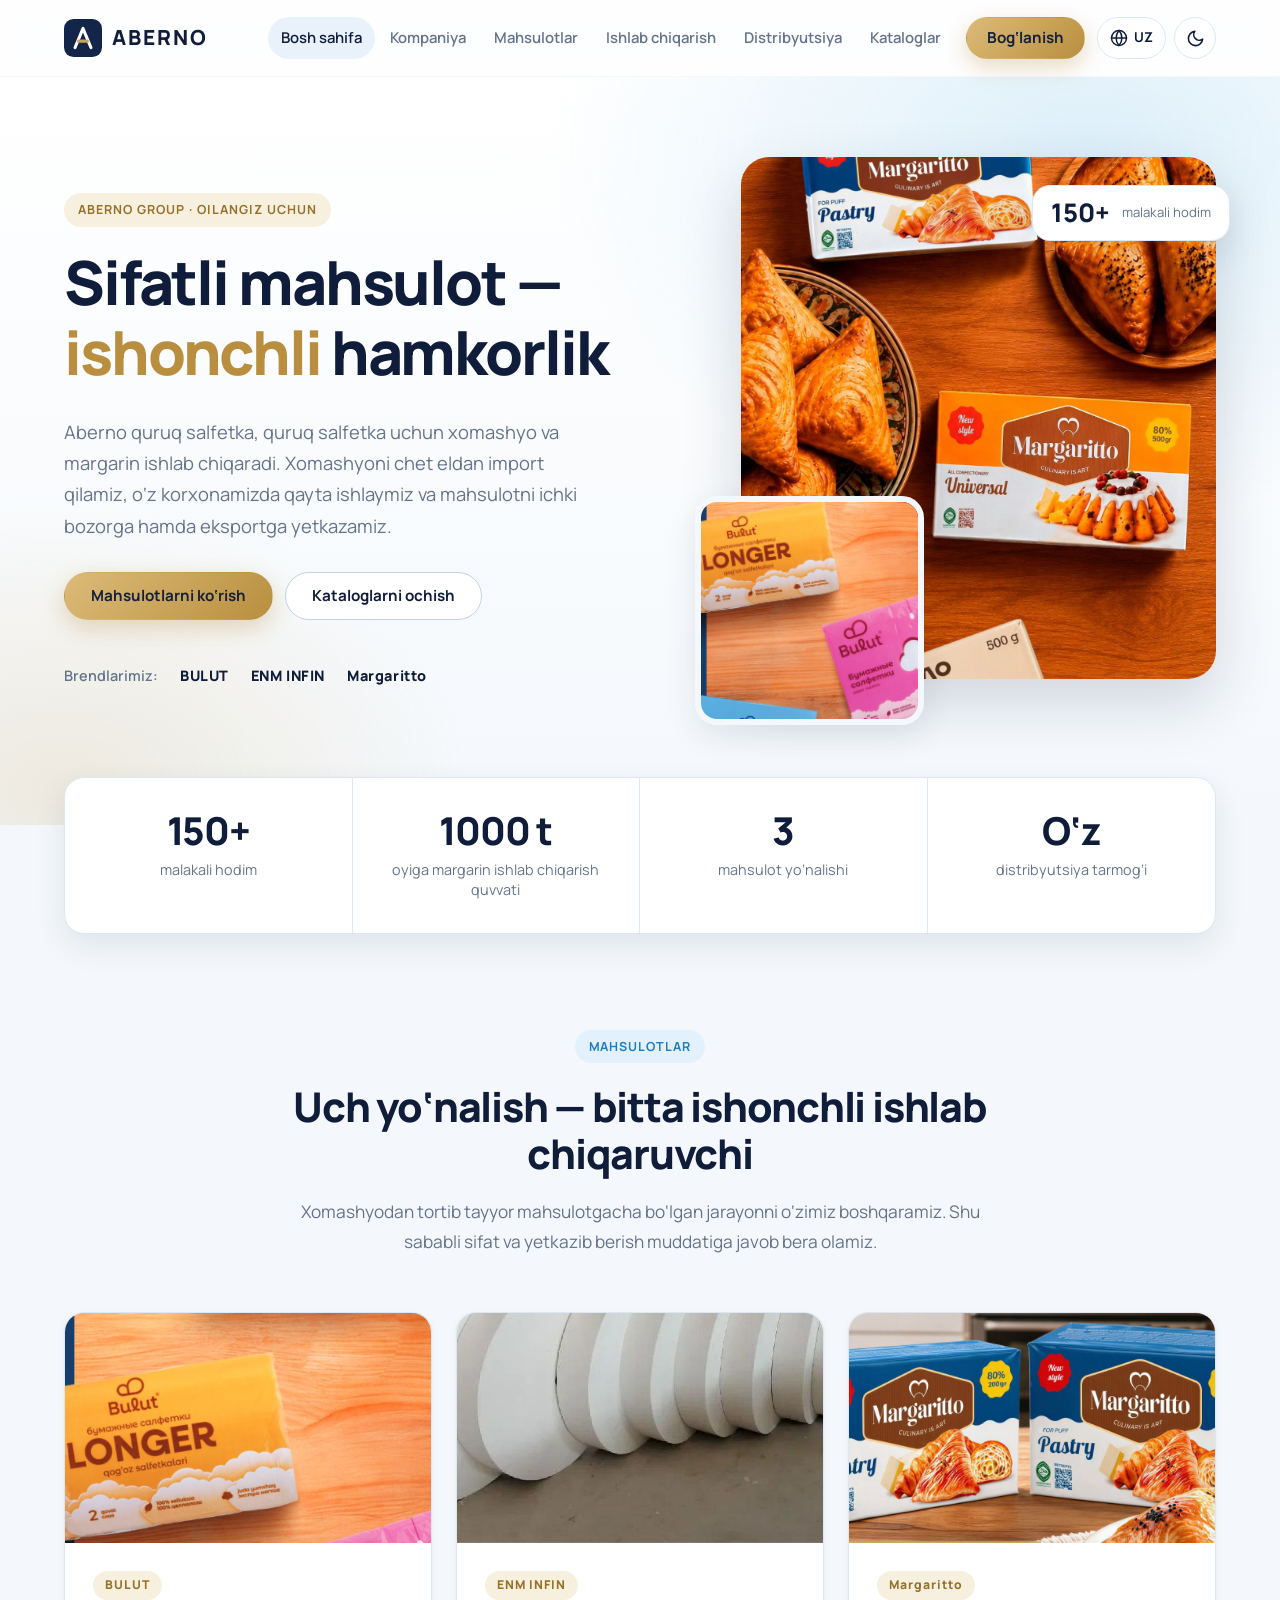
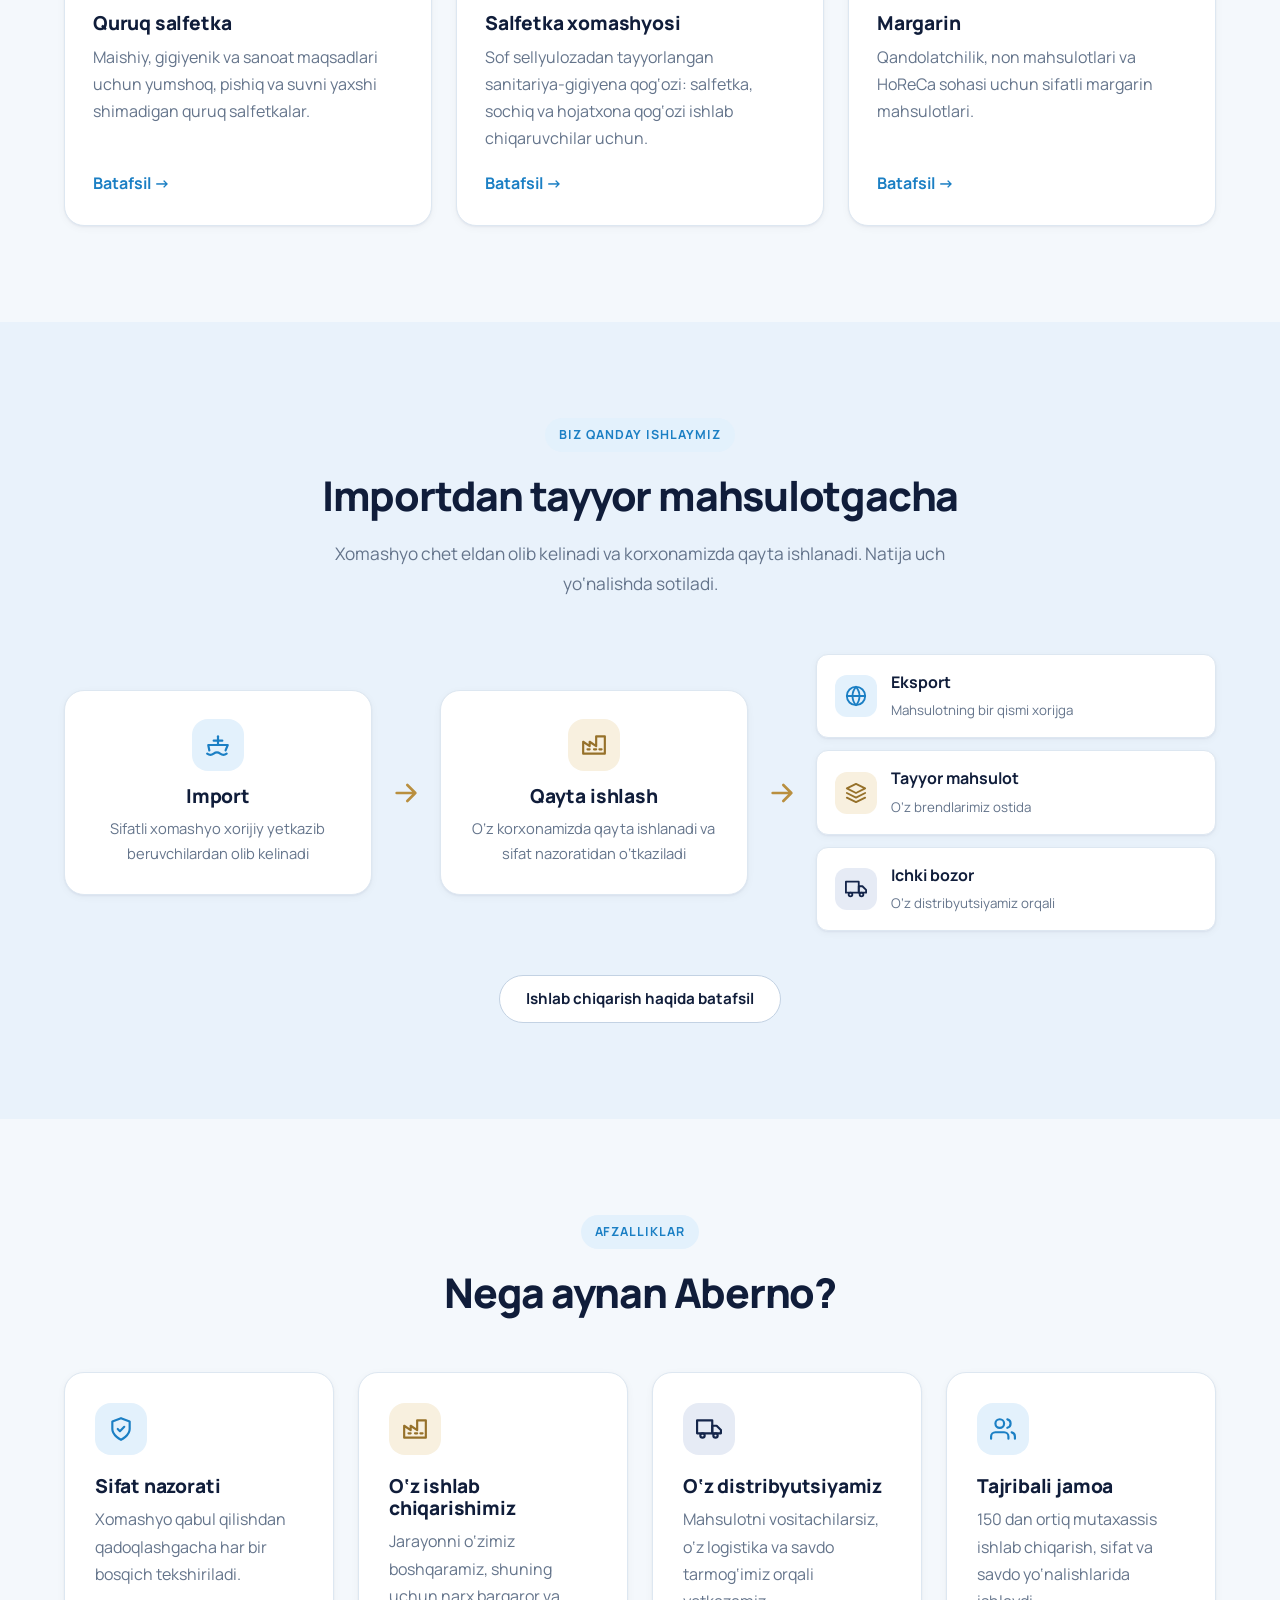
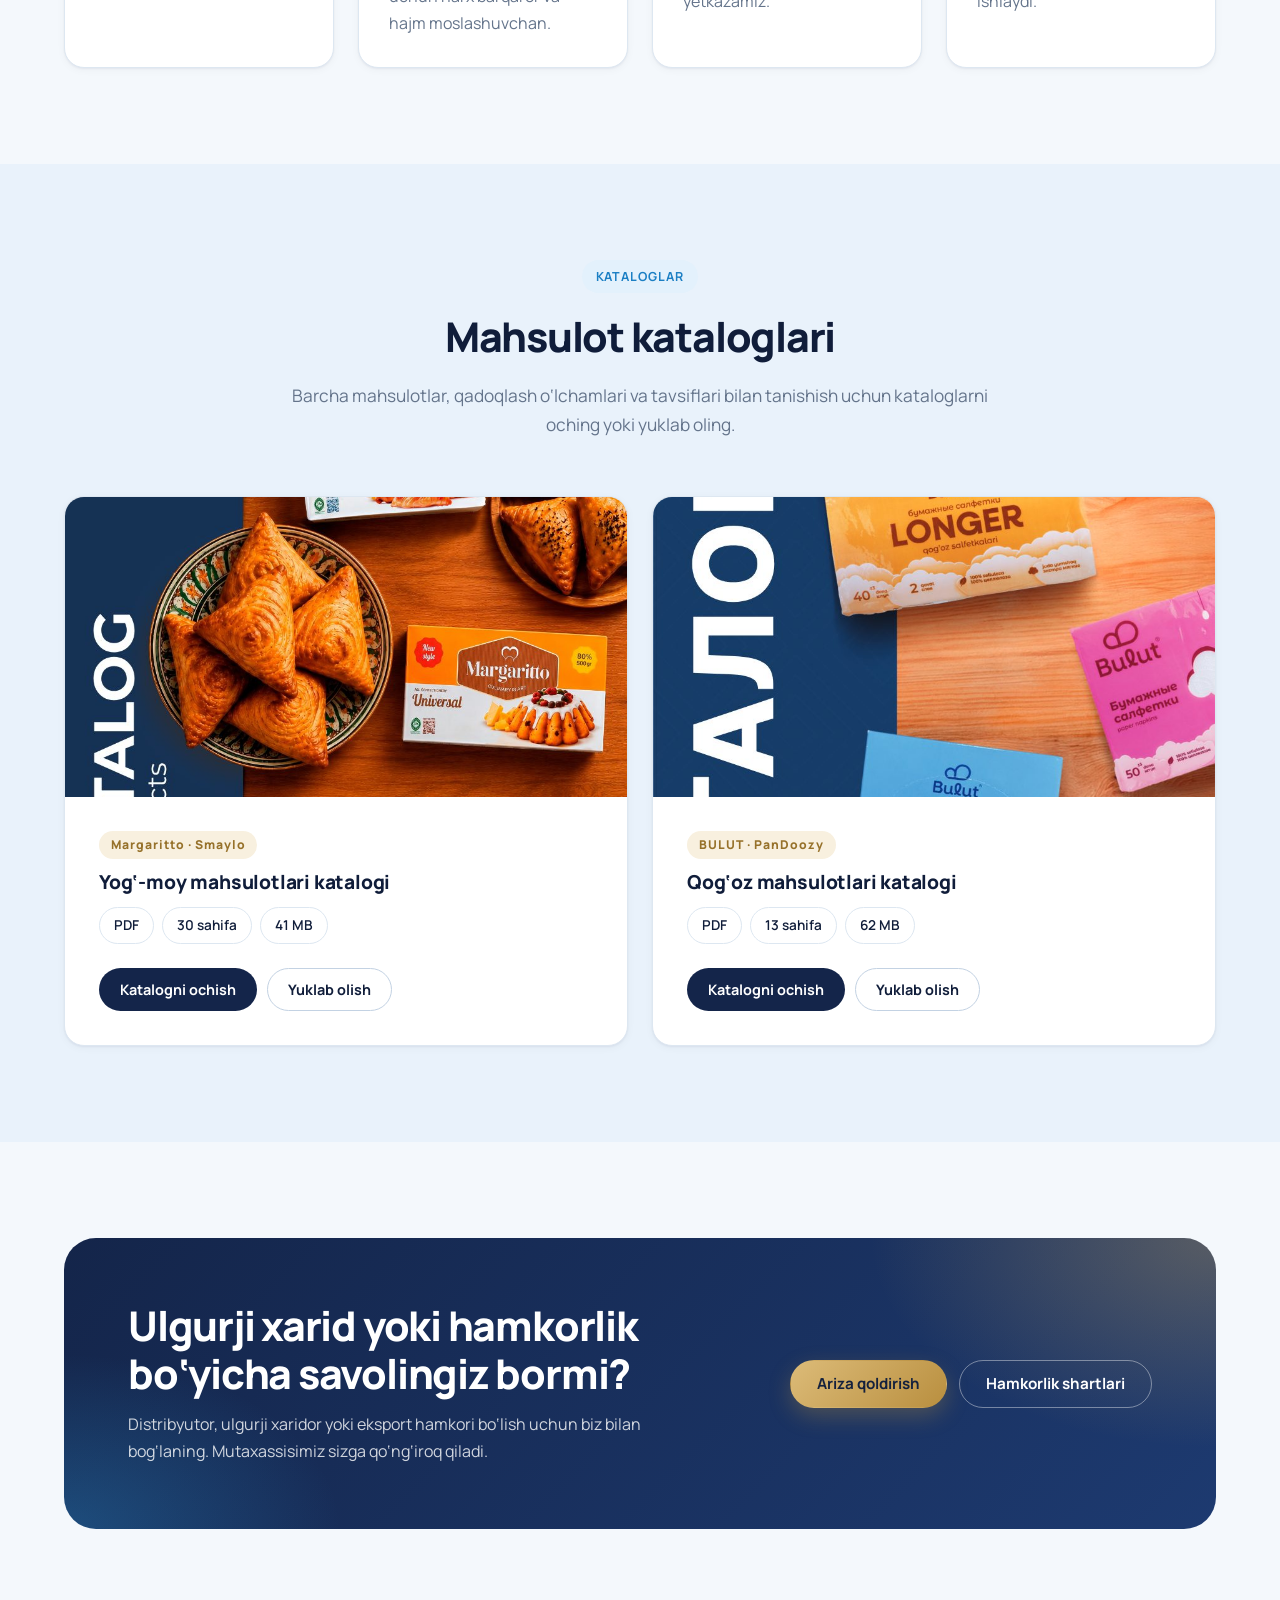
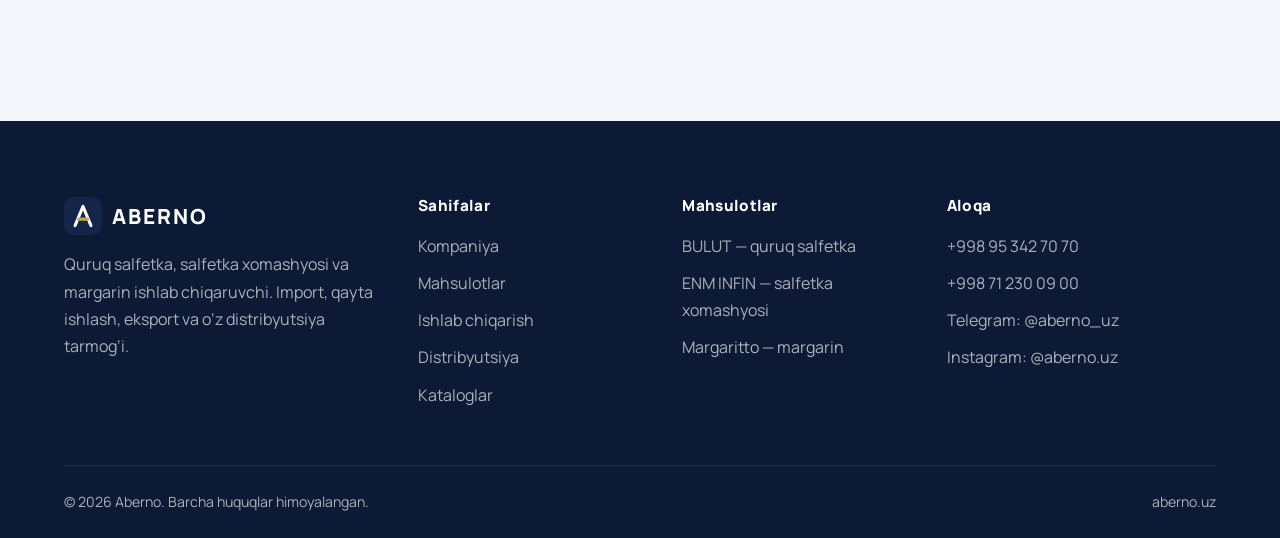
==== commit f8bc4ede: "ENM INFIN xomashyo bo'limi: hujjatdagi ma'lumot va suratlar - Sanitariya-gigiyena qog'ozi tavsifi (n" ====
--- a/index.html
+++ b/index.html
@@ -73,7 +73,7 @@
           <ul class="hero__brands">
             <li>Brendlarimiz:</li>
             <li>BULUT</li>
-            <li>ENM infin</li>
+            <li>ENM INFIN</li>
             <li>Margaritto</li>
           </ul>
         </div>
@@ -114,11 +114,11 @@
             </div>
           </article>
           <article class="card product-card reveal">
-            <div class="product-card__top bg-navy"><svg viewBox="0 0 24 24" fill="none" stroke="currentColor" stroke-width="1.5" stroke-linecap="round" stroke-linejoin="round" aria-hidden="true"><circle cx="8" cy="12" r="5"/><circle cx="8" cy="12" r="1.5"/><path d="M8 7h12v10H8"/></svg></div>
+            <div class="product-card__top bg-navy"><img src="assets/img/enm-rolls.jpg" alt="ENM INFIN qog‘oz rulonlari" loading="lazy" width="2056" height="904"></div>
             <div class="product-card__body">
-              <span class="brand-badge">ENM infin</span>
+              <span class="brand-badge">ENM INFIN</span>
               <h3>Salfetka xomashyosi</h3>
-              <p>Quruq salfetka ishlab chiqaruvchilar uchun rulonli material. Import qilingan xomashyo korxonamizda qayta ishlanadi.</p>
+              <p>Sof sellyulozadan tayyorlangan sanitariya-gigiyena qog‘ozi: salfetka, sochiq va hojatxona qog‘ozi ishlab chiqaruvchilar uchun.</p>
               <a href="products.html#xomashyo" class="card__link">Batafsil →</a>
             </div>
           </article>
@@ -284,7 +284,7 @@
           <h4>Mahsulotlar</h4>
           <ul>
             <li><a href="products.html#salfetka">BULUT — quruq salfetka</a></li>
-            <li><a href="products.html#xomashyo">ENM infin — salfetka xomashyosi</a></li>
+            <li><a href="products.html#xomashyo">ENM INFIN — salfetka xomashyosi</a></li>
             <li><a href="products.html#margarin">Margaritto — margarin</a></li>
           </ul>
         </div>
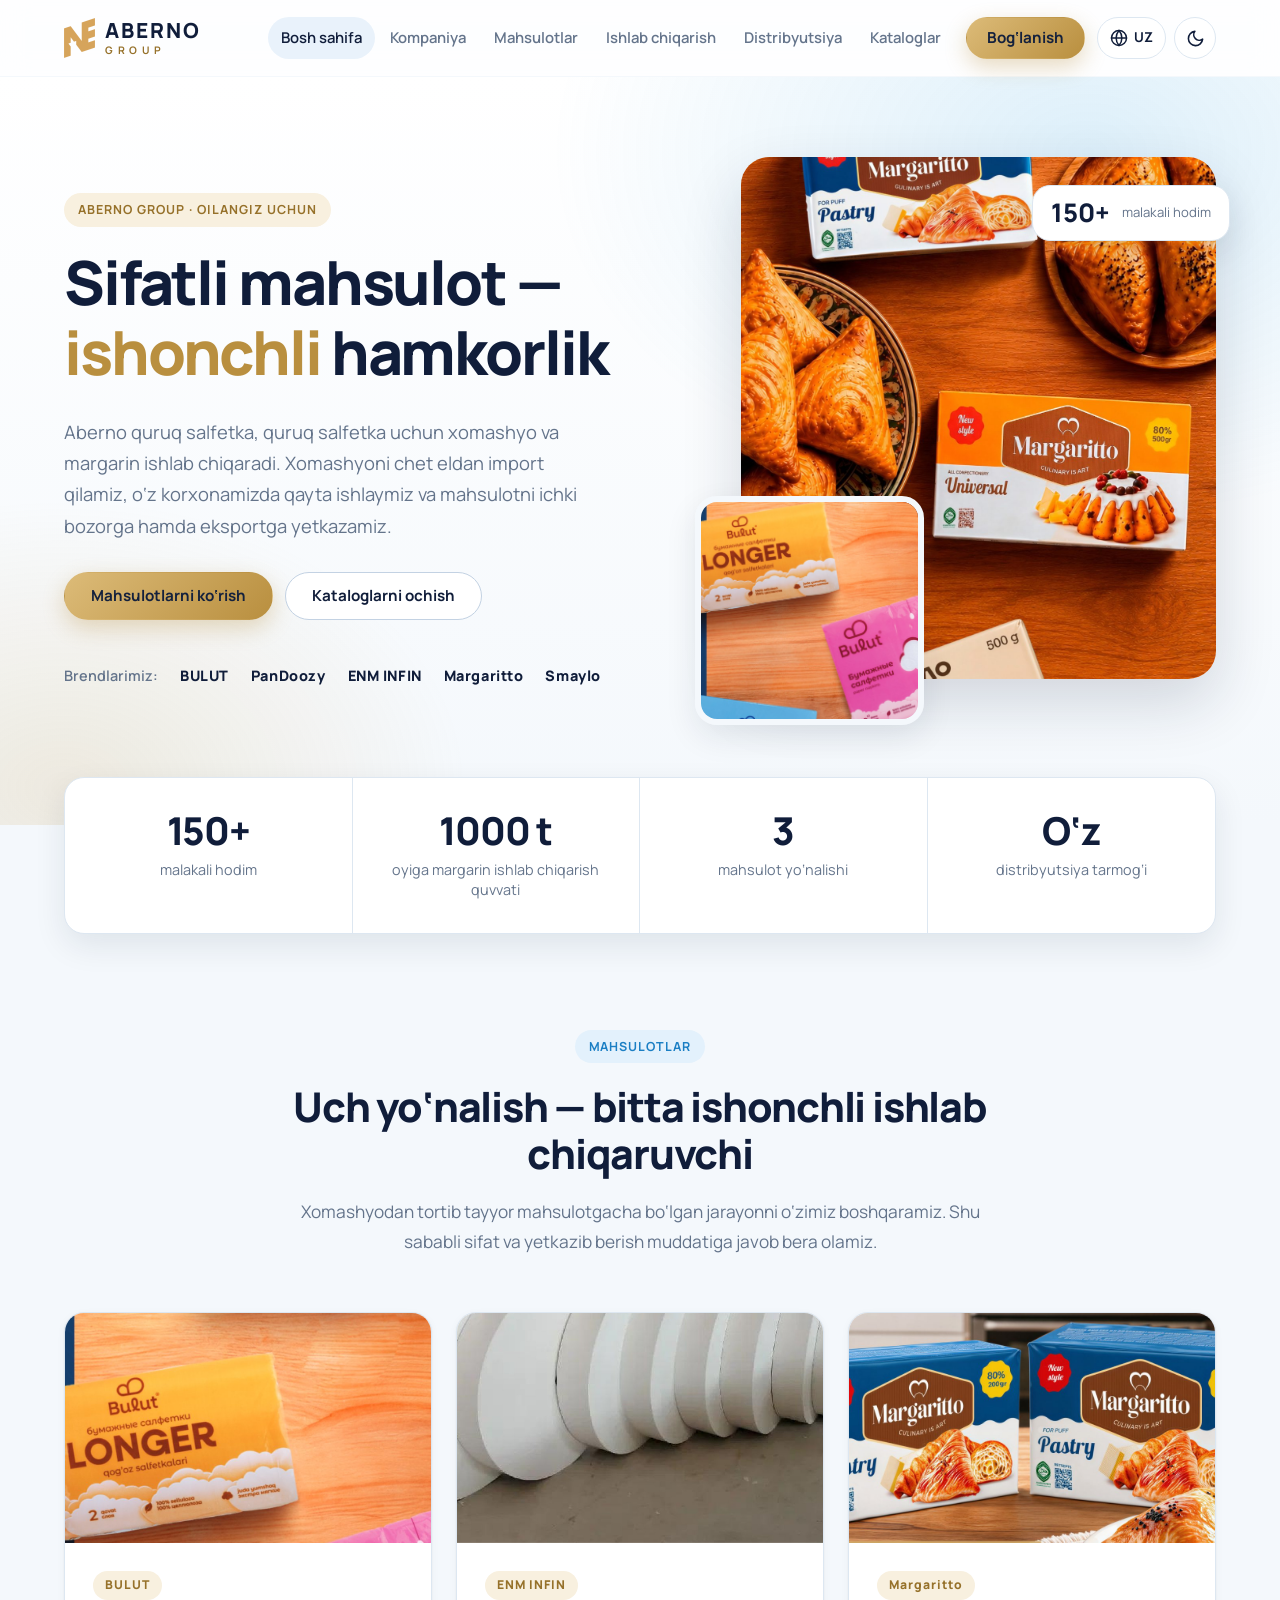
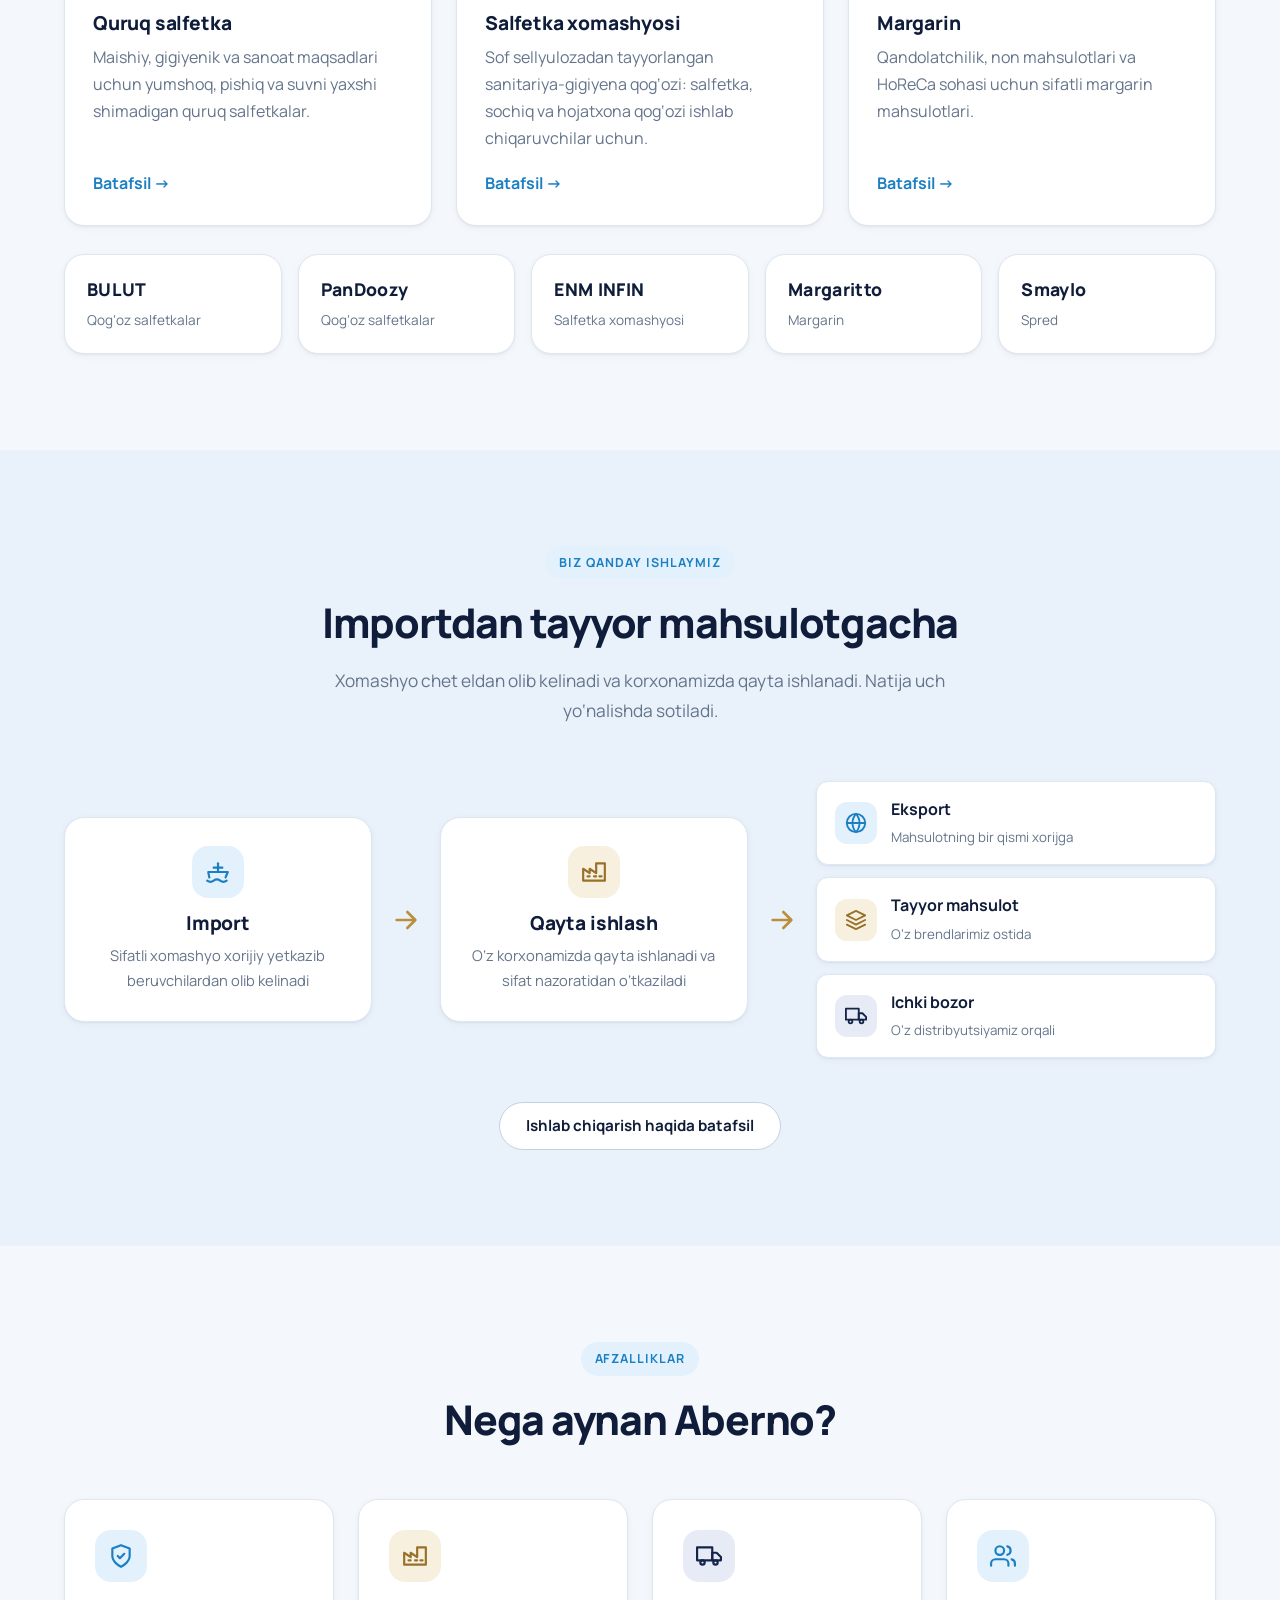
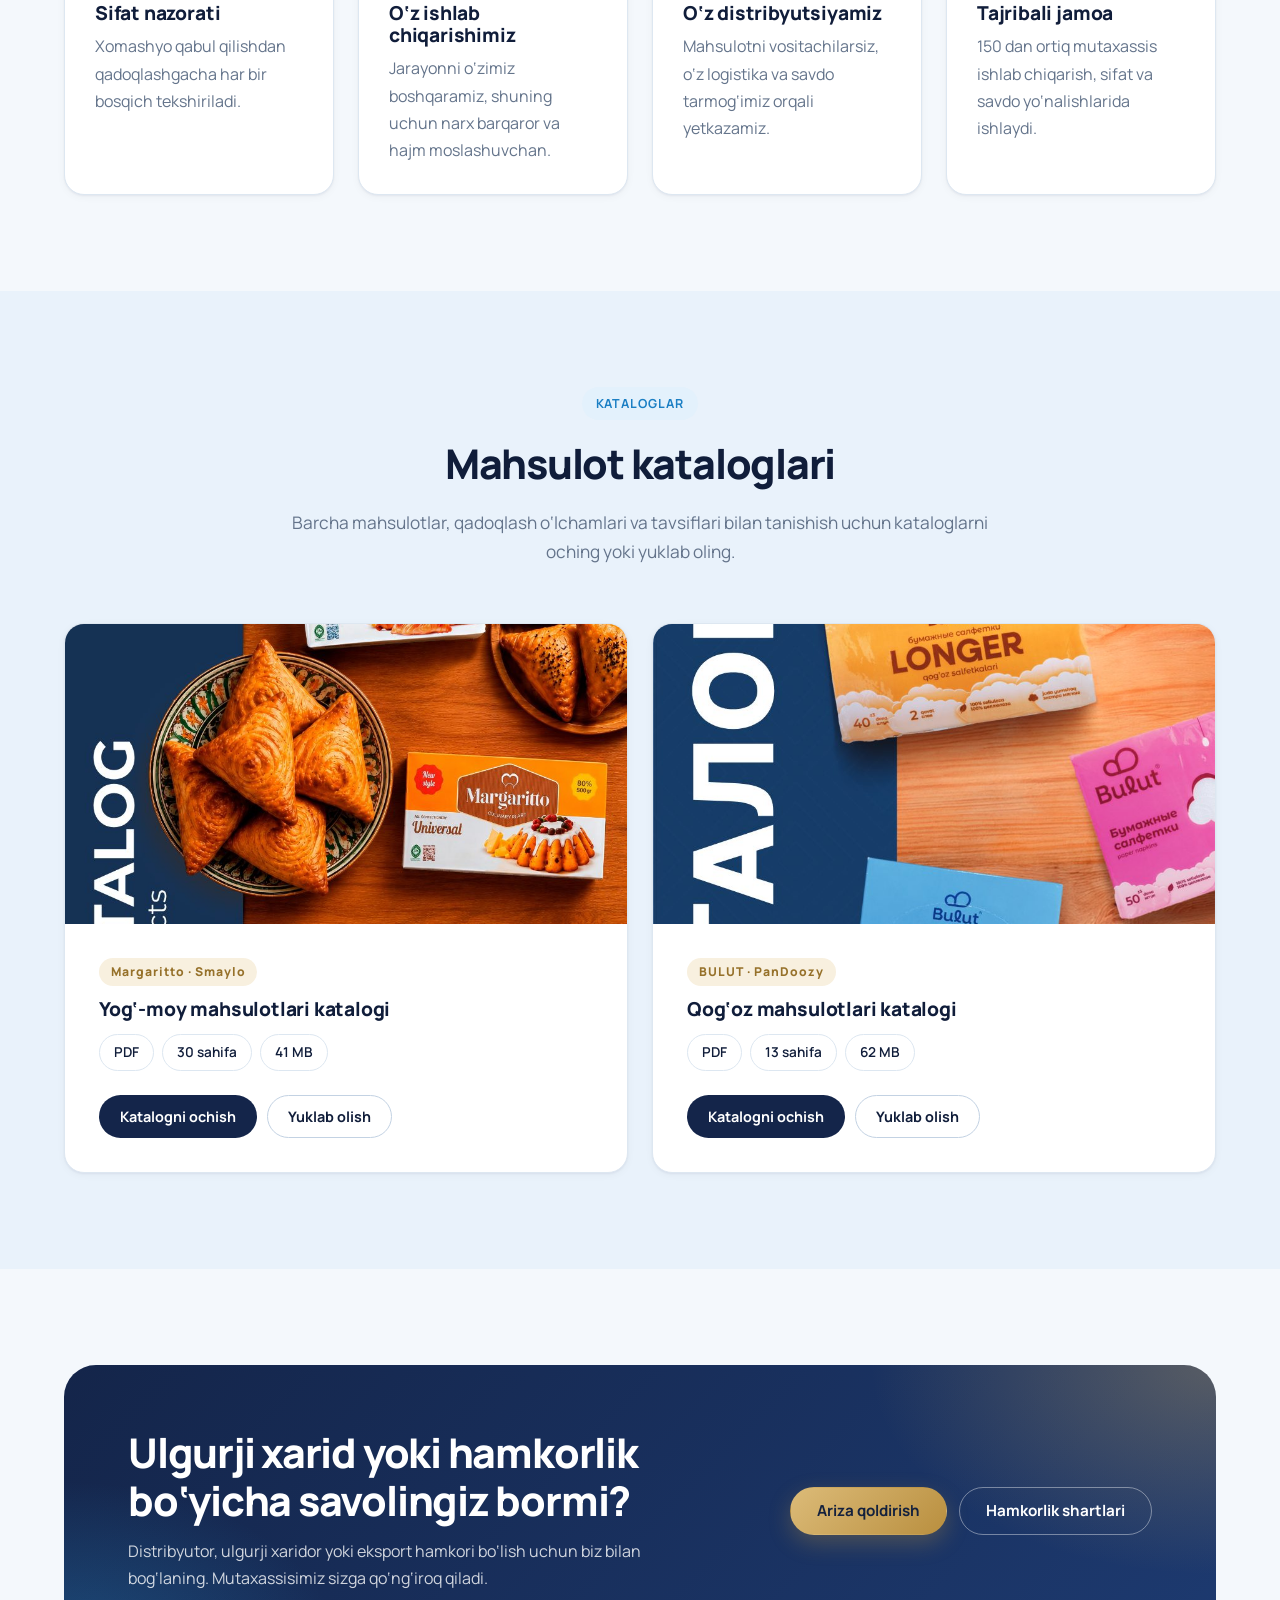
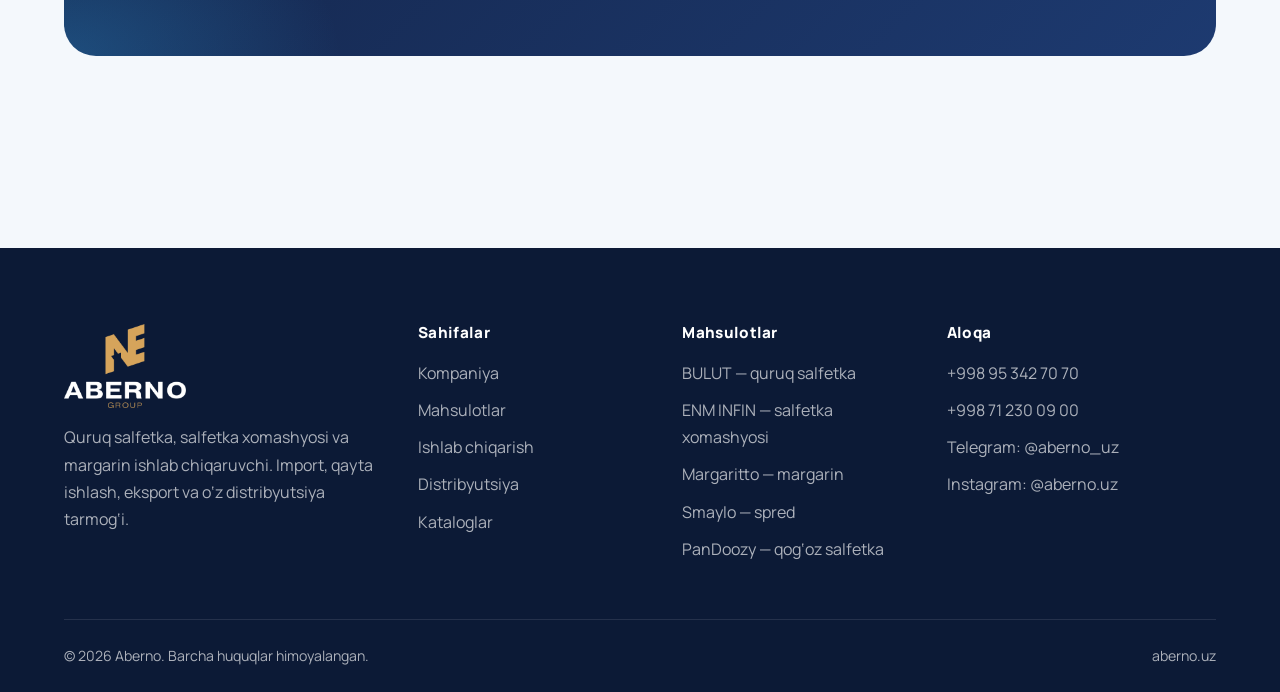
==== commit b8115e15: "Haqiqiy Aberno logotipi, Smaylo va PanDoozy brendlari - Katalogdan olingan Aberno Group logotipi va " ====
--- a/index.html
+++ b/index.html
@@ -5,7 +5,7 @@
   <meta name="viewport" content="width=device-width, initial-scale=1.0">
   <title>Aberno — Quruq salfetka, salfetka xomashyosi va margarin</title>
   <meta name="description" content="Aberno — quruq salfetka, quruq salfetka uchun xomashyo va margarin ishlab chiqaruvchi kompaniya. Import, qayta ishlash, eksport va o‘z distribyutsiya tarmog‘i.">
-  <link rel="icon" href="assets/logo.svg" type="image/svg+xml">
+  <link rel="icon" href="assets/img/favicon.png" type="image/png">
   <link rel="preconnect" href="https://fonts.googleapis.com">
   <link rel="preconnect" href="https://fonts.gstatic.com" crossorigin>
   <link href="https://fonts.googleapis.com/css2?family=Manrope:wght@400;500;600;700;800&display=swap" rel="stylesheet">
@@ -27,7 +27,7 @@
 
   <header class="header">
     <div class="container header__inner">
-      <a href="index.html" class="logo"><img src="assets/logo.svg" alt="" width="38" height="38"><span>ABERNO</span></a>
+      <a href="index.html" class="logo"><img src="assets/img/logo-mark.png" alt="" width="31" height="40"><span class="logo__text">ABERNO<small>GROUP</small></span></a>
       <nav class="nav" id="nav" aria-label="Asosiy menyu">
         <a href="index.html" class="nav__link" aria-current="page">Bosh sahifa</a>
         <a href="about.html" class="nav__link">Kompaniya</a>
@@ -73,8 +73,10 @@
           <ul class="hero__brands">
             <li>Brendlarimiz:</li>
             <li>BULUT</li>
+            <li>PanDoozy</li>
             <li>ENM INFIN</li>
             <li>Margaritto</li>
+            <li>Smaylo</li>
           </ul>
         </div>
         <div class="hero__visual">
@@ -131,6 +133,13 @@
               <a href="products.html#margarin" class="card__link">Batafsil →</a>
             </div>
           </article>
+        </div>
+        <div class="brands reveal">
+          <a class="brand" href="products.html#salfetka"><strong>BULUT</strong><span>Qog‘oz salfetkalar</span></a>
+          <a class="brand" href="products.html#pandoozy"><strong>PanDoozy</strong><span>Qog‘oz salfetkalar</span></a>
+          <a class="brand" href="products.html#xomashyo"><strong>ENM INFIN</strong><span>Salfetka xomashyosi</span></a>
+          <a class="brand" href="products.html#margarin"><strong>Margaritto</strong><span>Margarin</span></a>
+          <a class="brand" href="products.html#smaylo"><strong>Smaylo</strong><span>Spred</span></a>
         </div>
       </div>
     </section>
@@ -267,7 +276,7 @@
     <div class="container">
       <div class="footer__grid">
         <div>
-          <a href="index.html" class="logo"><img src="assets/logo.svg" alt="" width="38" height="38"><span>ABERNO</span></a>
+          <a href="index.html" class="logo"><img class="logo__full" src="assets/img/logo-full-light.png" alt="Aberno Group" width="122" height="84"></a>
           <p>Quruq salfetka, salfetka xomashyosi va margarin ishlab chiqaruvchi. Import, qayta ishlash, eksport va o‘z distribyutsiya tarmog‘i.</p>
         </div>
         <div>
@@ -286,6 +295,8 @@
             <li><a href="products.html#salfetka">BULUT — quruq salfetka</a></li>
             <li><a href="products.html#xomashyo">ENM INFIN — salfetka xomashyosi</a></li>
             <li><a href="products.html#margarin">Margaritto — margarin</a></li>
+            <li><a href="products.html#smaylo">Smaylo — spred</a></li>
+            <li><a href="products.html#pandoozy">PanDoozy — qog‘oz salfetka</a></li>
           </ul>
         </div>
         <div>
--- a/css/style.css
+++ b/css/style.css
@@ -213,7 +213,10 @@
 .header__actions { display: flex; align-items: center; gap: 8px; }
 
 .logo { display: flex; align-items: center; gap: 10px; font-weight: 800; font-size: 1.3rem; letter-spacing: .1em; color: var(--heading); }
-.logo img { width: 38px; height: 38px; }
+.logo img { width: auto; height: 40px; }
+.logo__text { display: flex; flex-direction: column; line-height: 1; }
+.logo__text small { margin-top: 4px; font-size: .5em; font-weight: 700; letter-spacing: .45em; color: var(--gold-ink); }
+.logo .logo__full { height: 84px; }
 
 .nav { display: flex; align-items: center; gap: 2px; margin-left: auto; }
 .nav__link { padding: 8px 13px; border-radius: 999px; font-weight: 600; font-size: .93rem; color: var(--muted); transition: color .2s, background .2s; }
@@ -358,6 +361,17 @@
 .bg-teal { background: var(--grad-sky); color: var(--link); }
 .bg-accent { background: var(--grad-gold); color: var(--gold-ink); }
 .bg-navy { background: var(--grad-navy); color: var(--navy-ink); }
+
+/* Brendlar qatori */
+.brands { display: grid; grid-template-columns: repeat(5, 1fr); gap: 16px; margin-top: 28px; }
+.brand {
+  display: flex; flex-direction: column; gap: 4px; padding: 20px 22px; border-radius: var(--radius);
+  background: var(--surface); border: 1px solid var(--border); box-shadow: var(--shadow-sm);
+  transition: transform .25s, box-shadow .25s, border-color .25s;
+}
+.brand:hover { transform: translateY(-4px); box-shadow: var(--shadow); border-color: var(--gold); }
+.brand strong { font-size: 1.1rem; font-weight: 800; letter-spacing: .02em; color: var(--heading); }
+.brand span { font-size: .85rem; color: var(--muted); }
 
 /* ---------- Statistika ---------- */
 .stats {
@@ -532,6 +546,7 @@
 
 @media (max-width: 1024px) {
   .grid--4, .steps { grid-template-columns: repeat(2, 1fr); }
+  .brands { grid-template-columns: repeat(3, 1fr); }
   .flow { grid-template-columns: 1fr; }
   .flow__arrow { transform: rotate(90deg); justify-self: center; }
   .footer__grid { grid-template-columns: 1fr 1fr; }
@@ -556,11 +571,12 @@
 @media (max-width: 600px) {
   .container { padding: 0 16px; }
   .logo { font-size: 1.1rem; gap: 8px; }
-  .logo img { width: 34px; height: 34px; }
+  .logo img { height: 34px; }
   .lang__btn { padding: 0 10px; }
   .lang__btn svg { display: none; }
   .header__actions { gap: 4px; }
   .grid--2, .grid--3, .grid--4, .steps, .form__row, .footer__grid { grid-template-columns: 1fr; }
+  .brands { grid-template-columns: 1fr 1fr; }
   .stat__num { font-size: 1.8rem; }
   .stat { padding: 22px 12px; }
   .form { padding: 24px; }
